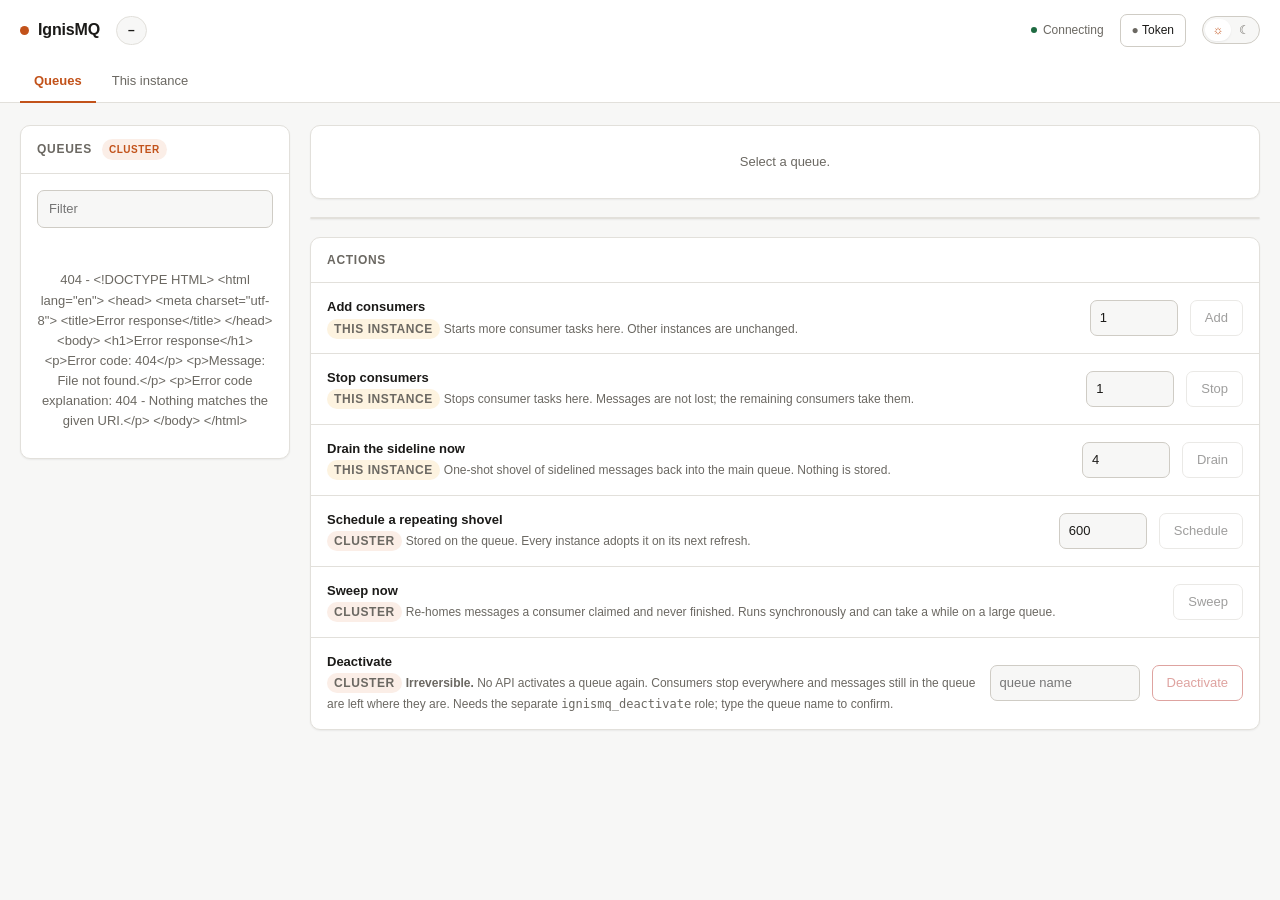
==== ignismq-dw-bundle/src/main/resources/ignisAssets/ignisIndex.html @ 47aa6475 "Add the queue console, code refactoring and fixes" ====
<!doctype html>
<html lang="en" data-theme="light">
<head>
  <meta charset="utf-8">
  <meta name="viewport" content="width=device-width, initial-scale=1">
  <title>ignisMQ Console</title>
  <link rel="stylesheet" href="style.css">
</head>
<body>
<header>
  <div class="bar">
    <div class="brand"><span class="spark"></span>IgnisMQ</div>
    <div class="scope-chip" id="scope" title="Everything here is scoped to this client and farm">
      <b>&ndash;</b></div>
    <div class="grow"></div>
    <div id="last-updated" class="meta live" aria-live="polite">Connecting</div>
    <button id="token-button" class="icon-button" type="button" aria-expanded="false"
            title="Credentials sent with every request">
      <span id="token-dot" class="dot-off">&#9679;</span> Token
    </button>
    <button id="theme" class="switch" type="button" role="switch" aria-checked="false"
            aria-label="Switch between light and dark">
      <span id="theme-light">&#9788;</span><span id="theme-dark">&#9790;</span>
    </button>
  </div>
  <div id="token-panel" class="hidden">
    <p><strong>How your role is decided.</strong> IgnisMQ ships no authentication of its own; the application
      it is embedded in populates the Jersey <code>SecurityContext</code>, and the console's actions are closed
      unless it grants <code>ignismq_operate</code> (or <code>ignismq_deactivate</code>).</p>
    <p>If your application authenticates with <strong>cookies</strong>, leave this empty &mdash; the browser
      already sends them. If it expects a <strong>bearer token</strong>, paste one here and every request will
      carry <code>Authorization: Bearer &lt;token&gt;</code>.</p>
    <p>Held in <code>sessionStorage</code>, so it is gone when this tab closes. It is readable by any script on
      this origin, so use a short-lived token and serve the console over HTTPS.</p>
    <div class="row">
      <input id="token-input" type="password" placeholder="Paste a bearer token" autocomplete="off"
             aria-label="Bearer token">
      <button id="token-save" class="go" type="button">Save</button>
      <button id="token-clear" class="go" type="button">Clear</button>
    </div>
  </div>
  <div class="tabs" role="tablist">
    <button id="tab-queues" role="tab" aria-selected="true" aria-controls="view-queues">Queues</button>
    <button id="tab-instance" role="tab" aria-selected="false" aria-controls="view-instance">This instance</button>
  </div>
</header>

<div id="toasts" role="status" aria-live="polite"></div>
<main>
  <section id="view-queues" role="tabpanel">
    <div class="split">
      <aside>
        <div class="card">
          <h2>Queues <span class="tag cluster">cluster</span></h2>
          <div class="body"><input id="queue-filter" class="filter" type="search" placeholder="Filter"
                                   aria-label="Filter queues" autocomplete="off"></div>
          <nav id="queues"><div class="empty">Loading...</div></nav>
        </div>
      </aside>
      <div>
        <div class="card" id="overview"><div class="empty">Select a queue.</div></div>
        <div class="card" id="shards"></div>
        <div class="card">
          <h2>Actions</h2>
          <div class="action">
            <div class="what"><b>Add consumers</b>
              <span class="tag instance">this instance</span>
              <span>Starts more consumer tasks here. Other instances are unchanged.</span></div>
            <input id="add-count" type="number" min="1" max="100" value="1" aria-label="Consumers to add">
            <button id="add-consumers" class="go" type="button" disabled>Add</button>
          </div>
          <div class="action">
            <div class="what"><b>Stop consumers</b>
              <span class="tag instance">this instance</span>
              <span>Stops consumer tasks here. Messages are not lost; the remaining consumers take them.</span></div>
            <input id="stop-count" type="number" min="1" max="100" value="1" aria-label="Consumers to stop">
            <button id="stop-consumers" class="go" type="button" disabled>Stop</button>
          </div>
          <div class="action">
            <div class="what"><b>Drain the sideline now</b>
              <span class="tag instance">this instance</span>
              <span>One-shot shovel of sidelined messages back into the main queue. Nothing is stored.</span></div>
            <input id="shovel-now" type="number" min="1" max="50" value="4" aria-label="Shovel concurrency">
            <button id="shovel" class="go" type="button" disabled>Drain</button>
          </div>
          <div class="action">
            <div class="what"><b>Schedule a repeating shovel</b>
              <span class="tag cluster">cluster</span>
              <span>Stored on the queue. Every instance adopts it on its next refresh.</span></div>
            <input id="shovel-interval" type="number" min="1" max="86400" value="600"
                   aria-label="Shovel interval in seconds">
            <button id="schedule-shovel" class="go" type="button" disabled>Schedule</button>
          </div>
          <div class="action">
            <div class="what"><b>Sweep now</b>
              <span class="tag cluster">cluster</span>
              <span>Re-homes messages a consumer claimed and never finished. Runs synchronously and can take
                a while on a large queue.</span></div>
            <button id="sweep" class="go" type="button" disabled>Sweep</button>
          </div>
          <div class="action">
            <div class="what"><b>Deactivate</b>
              <span class="tag cluster">cluster</span>
              <span><strong>Irreversible.</strong> No API activates a queue again. Consumers stop everywhere and
                messages still in the queue are left where they are. Needs the separate
                <code>ignismq_deactivate</code> role; type the queue name to confirm.</span></div>
            <input id="confirm-name" type="text" placeholder="queue name" aria-label="Type the queue name">
            <button id="deactivate" class="go danger" type="button" disabled>Deactivate</button>
          </div>
        </div>
      </div>
    </div>
  </section>

  <section id="view-instance" role="tabpanel" class="hidden">
    <div class="card">
      <h2>Process <span class="tag instance">this instance only</span></h2>
      <div class="body">
        <p class="note" id="instance-banner"></p>
        <div class="stats" id="instance-stats"></div>
      </div>
    </div>
    <div class="card">
      <h2>Queues running here <span class="tag instance">this instance only</span></h2>
      <div class="body flush" id="instance-queues"></div>
    </div>
    <div class="card">
      <h2>Meters <span class="tag instance">this instance only</span></h2>
      <div class="body">
        <div class="banner info"><strong>These are one process's numbers</strong>, read live from its meter
          registry. IgnisMQ has no broker and no register of instances, so there is no cluster total here and
          there cannot be one &mdash; scrape <code>ignismq.*</code> and <code>magazine.*</code> and aggregate
          in your metrics backend.</div>
        <input id="meter-filter" class="filter" type="search"
               placeholder="Filter by queue, meter name or tag (e.g. sidelined, pool, orders)"
               aria-label="Filter meters" autocomplete="off">
      </div>
      <div class="body" id="meters"></div>
    </div>
  </section>
</main>

<script>
  const base = window.location.pathname.replace(/\/ignisConsole\/?$/, '');
  const api = `${base}/ignismq/v1`;
  const el = id => document.getElementById(id);
  const esc = v => String(v).replace(/[&<>'"]/g, c => ({'&':'&amp;','<':'&lt;','>':'&gt;',"'":'&#39;','"':'&quot;'}[c]));
  const num = v => v === null || v === undefined ? '-' : Number(v).toLocaleString();
  let selected = null;
  let version = 0;
  let inventory = [];

  const THEME_KEY = 'ignismq-console-theme';
  function applyTheme(theme) {
    const dark = theme === 'dark';
    document.documentElement.dataset.theme = theme;
    el('theme').setAttribute('aria-checked', String(dark));
    el('theme-light').classList.toggle('on', !dark);
    el('theme-dark').classList.toggle('on', dark);
    try { localStorage.setItem(THEME_KEY, theme); } catch (ignored) { /* private mode */ }
  }
  (function initTheme() {
    let stored = null;
    try { stored = localStorage.getItem(THEME_KEY); } catch (ignored) { /* private mode */ }
    applyTheme(stored || (window.matchMedia('(prefers-color-scheme: dark)').matches ? 'dark' : 'light'));
  })();
  el('theme').addEventListener('click',
    () => applyTheme(document.documentElement.dataset.theme === 'dark' ? 'light' : 'dark'));

  el('tab-queues').addEventListener('click', () => showTab('queues'));
  el('tab-instance').addEventListener('click', () => showTab('instance'));
  function showTab(name) {
    ['queues', 'instance'].forEach(tab => {
      el('tab-' + tab).setAttribute('aria-selected', String(tab === name));
      el('view-' + tab).classList.toggle('hidden', tab !== name);
    });
    if (name === 'instance') {
      refreshInstance();
    }
  }

  const TOKEN_KEY = 'ignismq-console-token';
  function token() {
    try { return sessionStorage.getItem(TOKEN_KEY) || ''; } catch (ignored) { return ''; }
  }
  function setToken(value) {
    try {
      if (value) { sessionStorage.setItem(TOKEN_KEY, value); } else { sessionStorage.removeItem(TOKEN_KEY); }
    } catch (ignored) { /* private mode: the token simply is not remembered */ }
    const dot = el('token-dot');
    dot.className = value ? 'dot-on' : 'dot-off';
    el('token-button').title = value
      ? 'Sending Authorization: Bearer <token> with every request'
      : 'No token set - relying on cookies your browser already sends';
  }
  el('token-button').addEventListener('click', () => {
    const panel = el('token-panel');
    const opening = panel.classList.contains('hidden');
    panel.classList.toggle('hidden', !opening);
    el('token-button').setAttribute('aria-expanded', String(opening));
    if (opening) {
      el('token-input').value = token();
      el('token-input').focus();
    }
  });
  el('token-save').addEventListener('click', () => {
    setToken(el('token-input').value.trim());
    el('token-panel').classList.add('hidden');
    toast('ok', 'Token saved', 'Sent with every request from this tab.');
  });
  el('token-clear').addEventListener('click', () => {
    el('token-input').value = '';
    setToken('');
    toast('ok', 'Token cleared', 'Requests now rely on cookies alone.');
  });
  setToken(token());

  async function json(url, options) {
    const request = Object.assign({credentials: 'same-origin'}, options || {});
    const bearer = token();
    if (bearer) {
      request.headers = Object.assign({Authorization: `Bearer ${bearer}`}, request.headers || {});
    }
    const response = await fetch(url, request);
    const body = await response.text();
    if (!response.ok) {
      if (response.status === 401 || response.status === 403) {
        throw new Error(bearer
          ? `${response.status} - the token was accepted by the browser but does not carry the role this `
            + `action needs`
          : `${response.status} - no credentials were sent. If this application authenticates with a bearer `
            + `token, set one with the Token button.`);
      }
      let detail = body;
      try { detail = JSON.parse(body).message || body; } catch (ignored) { /* not json */ }
      throw new Error(`${response.status} - ${detail}`);
    }
    return body ? JSON.parse(body) : null;
  }

  /**
   * A pending toast stays until the action resolves, because sweep runs synchronously and can take
   * minutes - and a button with no feedback is a button that gets clicked again.
   */
  function toast(kind, title, detail, existing) {
    const node = existing || document.createElement('div');
    node.className = `toast ${kind}`;
    node.innerHTML = `<span class="mark">${kind === 'ok' ? '&#10003;' : kind === 'error' ? '!' : ''}</span>
      <span class="text"><b>${esc(title)}</b>${esc(detail)}</span>
      <button class="close" type="button" aria-label="Dismiss">&times;</button>`;
    node.querySelector('.close').addEventListener('click', () => node.remove());
    if (!existing) {
      el('toasts').appendChild(node);
    }
    if (kind !== 'pending') {
      setTimeout(() => node.remove(), kind === 'error' ? 12000 : 6000);
    }
    return node;
  }

  const duration = ms => ms < 60000 ? `${Math.round(ms / 1000)}s` : `${Math.round(ms / 60000)} min`;
  const stamp = () => el('last-updated').textContent = `Live \u00b7 ${new Date().toLocaleTimeString()}`;

  async function refreshInventory() {
    try {
      inventory = await json(`${api}/queues`);
      renderQueueList();
      stamp();
    } catch (error) {
      el('queues').innerHTML = `<div class="empty">${esc(error.message)}</div>`;
    }
  }

  function renderQueueList() {
    const nav = el('queues');
    if (!inventory.length) {
      nav.innerHTML = '<div class="empty">No queues exist.</div>';
      return;
    }
    nav.innerHTML = '';
    inventory.forEach(queue => {
      const button = document.createElement('button');
      button.dataset.name = queue.name;
      button.innerHTML = `<span class="state${queue.active ? '' : ' off'}"></span>`
        + `<span class="name">${esc(queue.name)}</span>`
        + `<span class="tag ${queue.active ? 'active' : 'inactive'}">${queue.active ? 'active' : 'inactive'}</span>`;
      button.addEventListener('click', () => select(queue.name));
      nav.appendChild(button);
    });
    select(inventory.some(queue => queue.name === selected) ? selected : inventory[0].name);
    applyQueueFilter();
  }

  function select(name) {
    selected = name;
    document.querySelectorAll('#queues button')
      .forEach(button => button.classList.toggle('active', button.dataset.name === name));
    el('confirm-name').value = '';
    loadQueue(++version);
  }

  async function loadQueue(current) {
    try {
      const detail = await json(`${api}/queues/${encodeURIComponent(selected)}`);
      if (current !== version) {
        return;
      }
      renderOverview(detail);
      renderShards(detail);
      setActionState(detail);
      stamp();
    } catch (error) {
      if (current === version) {
        el('overview').innerHTML = `<h2>${esc(selected)}</h2><div class="empty">${esc(error.message)}</div>`;
      }
    }
  }

  function renderOverview(detail) {
    const queue = detail.queue;
    const stats = detail.depth ? `<div class="stats">${[
      ['unconsumed', detail.depth.unconsumed],
      ['published', detail.depth.published],
      ['consumed', detail.depth.consumed],
      ['sidelined', detail.depth.sidelined],
      ['shovelled', detail.depth.shovelled],
      ['consumers here', detail.instance ? detail.instance.consumers : null]
    ].map(([label, value]) => `<div class="stat"><b class="num">${num(value)}</b><span>${label}</span></div>`)
      .join('')}</div>` : '';
    const pending = detail.depth ? '' : `<div class="banner warn">This instance has not adopted
      <strong>${esc(queue.name)}</strong> yet, so its depth cannot be read here. Queues are adopted by every
      instance on its refresh pass; if this persists, this instance has no handler registered for
      <code>${esc(queue.messageHandlerType)}</code>. The configuration below is cluster state and is correct
      regardless.</div>`;
    const config = [
      ['state', queue.active ? 'active' : 'deactivated'],
      ['shards', queue.shards],
      ['concurrency', queue.concurrency],
      ['handler', queue.messageHandlerType],
      ['handler timeout', duration(queue.handlerTimeoutMillis)],
      ['sweep window', duration(queue.sweepDurationMillis)],
      ['message expiry', duration(queue.messageExpirySeconds * 1000)],
      ['queue expiry', duration(queue.queueExpirySeconds * 1000)],
      ['batching', queue.maxBatchSize === null ? 'off'
        : `${num(queue.maxBatchSize)} msgs / ${num(queue.maxWaitTimeSeconds)}s`],
      ['stored shovel', queue.shovelConcurrency === null ? 'none'
        : `${num(queue.shovelConcurrency)} every ${num(queue.shovelIntervalSeconds)}s`],
      ['created', new Date(queue.createdAt).toLocaleString()]
    ].map(([label, value]) => `<div><span>${label}</span><strong>${esc(value)}</strong></div>`).join('');
    el('overview').innerHTML = `<h2>${esc(queue.name)}
        <span class="tag ${queue.active ? 'active' : 'inactive'}">${queue.active ? 'active' : 'inactive'}</span>
        <span class="tag cluster">cluster</span></h2>
      <div class="body">${pending}${stats}</div>
      <div class="kv">${config}</div>
      <div class="cta"><button class="link" type="button" id="to-meters">View this queue's meters on this
        instance &rarr;</button></div>`;
    el('to-meters').addEventListener('click', () => showMetersFor(queue.name));
  }

  function showMetersFor(name) {
    showTab('instance');
    el('meter-filter').value = name;
    renderMeters();
    el('meters').scrollIntoView({behavior: 'smooth', block: 'start'});
  }

  function renderShards(detail) {
    const card = el('shards');
    const heading = '<h2>Shard balance <span class="tag cluster">cluster</span></h2>';
    if (!detail.shards) {
      card.innerHTML = `${heading}<div class="empty">Readable once this instance has adopted the queue.</div>`;
      return;
    }
    if (!detail.shards.length) {
      card.innerHTML = `${heading}<div class="empty">No shard metadata yet, which is normal before the
        first publish.</div>`;
      return;
    }
    const pendings = detail.shards.map(shard => shard.pending);
    const total = pendings.reduce((sum, value) => sum + value, 0);
    const peak = Math.max(...pendings, 1);
    const even = total / detail.shards.length;
    // Publishing picks a shard at random, so the interesting question is not "which shard is busiest"
    // but "is any shard far from where random assignment would put it".
    const outlier = value => total > 0 && value > Math.max(even * 3, even + 50);
    const rows = detail.shards.map(shard => `<tr${outlier(shard.pending) ? ' class="outlier"' : ''}>
        <td>${esc(shard.shard)}</td><td class="num">${num(shard.published)}</td>
        <td class="num">${num(shard.consumed)}</td><td class="num">${num(shard.pending)}</td>
        <td class="spread"><span class="track"><i style="width:${Math.round(shard.pending * 100 / peak)}%"></i></span></td>
      </tr>`).join('');
    const drifting = pendings.filter(outlier).length;
    card.innerHTML = `${heading}<div class="body"><p class="note">
        Messages are assigned to a shard <strong>at random</strong> on publish, so an even spread is the
        expected shape and there is no such thing as a hot key here — there is no key. What this view is for
        is the opposite: a shard sitting far from the others is one whose consumers are not keeping up, and
        the number to compare against is ${num(Math.round(even))} pending per shard.
        ${drifting > 0
          ? `<strong>${num(drifting)} shard${drifting === 1 ? ' is' : 's are'} well above that.</strong>`
          : 'Nothing is far from it.'}</p></div>
      <table><thead><tr><th>Shard</th><th>Published</th><th>Consumed</th><th>Pending</th><th>Spread</th></tr></thead>
      <tbody>${rows}</tbody></table>`;
  }

  function setActionState(detail) {
    const adopted = Boolean(detail.instance);
    const active = detail.queue.active;
    el('add-consumers').disabled = !adopted;
    el('stop-consumers').disabled = !adopted;
    el('shovel').disabled = !adopted;
    el('schedule-shovel').disabled = !active;
    el('sweep').disabled = !active;
    el('deactivate').disabled = !active;
  }

  const ACTION_BUTTONS = ['add-consumers', 'stop-consumers', 'shovel', 'schedule-shovel', 'sweep', 'deactivate'];
  let running = false;

  /**
   * Every action button is locked while one is in flight, not just the one clicked. They act on the
   * same queue, and a sweep running for minutes must not be joined by a deactivate.
   */
  function lockActions(button, label) {
    running = true;
    ACTION_BUTTONS.forEach(id => {
      const node = el(id);
      node.dataset.wasDisabled = String(node.disabled);
      node.disabled = true;
    });
    button.dataset.label = button.textContent;
    button.textContent = label;
  }

  function unlockActions(button) {
    running = false;
    ACTION_BUTTONS.forEach(id => {
      const node = el(id);
      node.disabled = node.dataset.wasDisabled === 'true';
    });
    if (button.dataset.label) {
      button.textContent = button.dataset.label;
    }
  }

  async function act(buttonId, path, query, pending) {
    if (running) {
      return;
    }
    const button = el(buttonId);
    const queue = selected;
    lockActions(button, pending.working);
    const notice = toast('pending', pending.title, pending.detail);
    try {
      const outcome = await json(`${api}/queues/${encodeURIComponent(queue)}/${path}${query}`, {method: 'POST'});
      toast('ok', `${outcome.action} on ${queue}`, `${outcome.detail} (${outcome.scope})`, notice);
      await refreshInventory();
      await loadQueue(version);
    } catch (error) {
      toast('error', `${path} on ${queue} failed`, error.message, notice);
    } finally {
      unlockActions(button);
    }
  }

  const count = id => Math.max(1, Number(el(id).value) || 1);
  el('add-consumers').addEventListener('click', () => {
    const many = count('add-count');
    act('add-consumers', 'consumers', `?delta=${many}`, {working: 'Adding...',
      title: `Adding ${many} consumer${many === 1 ? '' : 's'}`, detail: `on this instance of ${selected}.`});
  });
  el('stop-consumers').addEventListener('click', () => {
    const many = count('stop-count');
    act('stop-consumers', 'consumers', `?delta=-${many}`, {working: 'Stopping...',
      title: `Stopping ${many} consumer${many === 1 ? '' : 's'}`, detail: `on this instance of ${selected}.`});
  });
  el('shovel').addEventListener('click', () => act('shovel', 'shovel', `?concurrency=${count('shovel-now')}`,
    {working: 'Draining...', title: `Draining the sideline of ${selected}`,
     detail: `Starting ${count('shovel-now')} shovel consumers here. They run until the sideline is empty.`}));
  el('schedule-shovel').addEventListener('click', () => act('schedule-shovel', 'shovel',
    `?concurrency=${count('shovel-now')}&intervalSeconds=${count('shovel-interval')}`,
    {working: 'Storing...', title: `Storing a repeating shovel on ${selected}`,
     detail: 'Every instance adopts it on its next refresh.'}));
  el('sweep').addEventListener('click', () => act('sweep', 'sweep', '',
    {working: 'Sweeping...', title: `Sweeping ${selected}`,
     detail: 'This runs synchronously on the server and can take a while on a large queue. Leave it to finish.'}));
  el('deactivate').addEventListener('click', () => {
    const typed = el('confirm-name').value.trim();
    if (typed !== selected) {
      toast('error', 'Confirmation does not match',
        `Type the queue name exactly - "${selected}" - to deactivate it.`);
      return;
    }
    if (window.confirm(`Deactivate ${selected}?\n\nThis cannot be undone by any API. Consumers stop on every `
        + `instance and anything still in the queue stays there.`)) {
      act('deactivate', 'deactivate', `?confirm=${encodeURIComponent(typed)}`,
        {working: 'Deactivating...', title: `Deactivating ${selected}`, detail: 'This cannot be undone.'});
    }
  });

  function applyQueueFilter() {
    const term = el('queue-filter').value.trim().toLowerCase();
    document.querySelectorAll('#queues button').forEach(button => {
      button.hidden = term.length > 0 && !button.dataset.name.toLowerCase().includes(term);
    });
  }
  el('queue-filter').addEventListener('input', applyQueueFilter);

  let meters = [];
  async function refreshInstance() {
    try {
      const [view, metrics] = await Promise.all([json(`${api}/instance`), json(`${api}/instance/metrics`)]);
      setScope(view.clientId, view.farmId);
      el('instance-banner').innerHTML = `Everything on this tab describes <strong>one process</strong>.
        A deployment runs many, and IgnisMQ has no register of them, so nothing here is a deployment
        total. The queue tab, by contrast, is cluster state and is the same read from any instance.`;
      el('instance-stats').innerHTML = [
        ['queues running here', view.queues.length],
        ['consumers here', view.queues.reduce((sum, queue) => sum + queue.consumers, 0)],
        ['shovels here', view.queues.reduce((sum, queue) => sum + queue.shovels, 0)],
        ['worker threads', view.workerThreads],
        ['meters', metrics.meterCount],
        ['metrics', metrics.metricsEnabled ? 'on' : 'off']
      ].map(([label, value]) => `<div class="stat"><b class="num">${typeof value === 'number' ? num(value)
        : esc(value)}</b><span>${label}</span></div>`).join('');
      el('instance-queues').innerHTML = view.queues.length
        ? `<table><thead><tr><th>Queue</th><th>Consumers</th><th>Shovels</th><th>Stored shovel</th></tr></thead>
           <tbody>${view.queues.map(queue => `<tr><td>${esc(queue.name)}</td>
             <td class="num">${num(queue.consumers)}</td><td class="num">${num(queue.shovels)}</td>
             <td class="num">${queue.shovelConcurrency === null ? '-'
               : `${num(queue.shovelConcurrency)} / ${num(queue.shovelIntervalSeconds)}s`}</td></tr>`).join('')}
           </tbody></table>`
        : '<div class="empty">This instance is running no queues.</div>';
      meters = metrics.meters;
      renderMeters();
      stamp();
    } catch (error) {
      el('instance-queues').innerHTML = `<div class="empty">${esc(error.message)}</div>`;
    }
  }

  // A gauge whose source has been collected reports NaN. Printing "NaN" in a console is worse than
  // saying nothing, because it reads as a value the queue actually has.
  const finite = value => typeof value === 'number' && isFinite(value);
  const round = value => finite(value) ? num(Math.round(value * 1000) / 1000) : '\u2014';
  const millis = seconds => finite(seconds) ? `${num(Math.round(seconds * 100000) / 100)} ms` : '\u2014';

  /**
   * Micrometer reports raw statistics; an operator wants the three numbers that mean something.
   * Timer totals are seconds, so they are shown as a mean and a max in milliseconds.
   */
  function readValue(meter) {
    const value = meter.measurements;
    const figure = (label, text) => `<span class="figure"><em>${label}</em>${text}</span>`;
    if (meter.type === 'TIMER' && value.COUNT > 0) {
      return figure('count', num(value.COUNT)) + figure('mean', millis(value.TOTAL_TIME / value.COUNT))
        + figure('max', millis(value.MAX));
    }
    if (meter.type === 'DISTRIBUTION_SUMMARY' && value.COUNT > 0) {
      return figure('count', num(value.COUNT)) + figure('mean', round(value.TOTAL / value.COUNT))
        + figure('max', round(value.MAX));
    }
    return Object.entries(value)
      .map(([statistic, amount]) => figure(statistic.toLowerCase(), round(amount))).join('');
  }

  /**
   * Meters are grouped by what they are about, because a flat list of forty rows answers no question.
   * A queue's own meters and the Magazine meters underneath it sit together; anything with neither
   * tag belongs to the process.
   */
  function groupMeters(list) {
    const groups = new Map();
    list.forEach(meter => {
      const subject = meter.tags.queue || meter.tags.magazine || null;
      const queue = subject === null ? null : subject.replace(/_SIDELINE$/, '');
      const key = queue === null ? '\u0000process' : queue;
      if (!groups.has(key)) {
        groups.set(key, {queue, meters: []});
      }
      groups.get(key).meters.push(meter);
    });
    return [...groups.values()].sort((left, right) =>
      (left.queue === null ? '' : left.queue).localeCompare(right.queue === null ? '' : right.queue));
  }

  function renderMeters() {
    const term = el('meter-filter').value.trim().toLowerCase();
    const matches = meter => term.length === 0
      || meter.name.toLowerCase().includes(term)
      || Object.entries(meter.tags).some(([key, value]) => `${key}=${value}`.toLowerCase().includes(term));
    const groups = groupMeters(meters.filter(matches));
    if (!groups.length) {
      el('meters').innerHTML = meters.length
        ? '<div class="empty">No meter matches that filter.</div>'
        : `<div class="empty">This process has recorded no meters yet. Nothing has been published or
           consumed here, or metrics are switched off.</div>`;
      return;
    }
    el('meters').innerHTML = groups.map((group, index) => {
      const title = group.queue === null
        ? 'Process &mdash; pools, schedulers and anything not tied to one queue'
        : `Queue <strong>${esc(group.queue)}</strong>`;
      const rows = group.meters.map(meter => {
        const subject = meter.tags.queue || meter.tags.magazine;
        const rest = Object.entries(meter.tags).filter(([key]) => key !== 'queue' && key !== 'magazine');
        const sideline = meter.tags.magazine && meter.tags.magazine.endsWith('_SIDELINE');
        return `<tr><td>${esc(meter.name)}${sideline ? ' <span class="chip">sideline</span>' : ''}</td>
          <td>${rest.map(([key, value]) => `<span class="chip">${esc(key)}=${esc(value)}</span>`).join('')
            || '<span class="meta">&mdash;</span>'}</td>
          <td>${readValue(meter)}</td></tr>`;
      }).join('');
      // Open the process group and any single matching group; collapse the rest, so a deployment with
      // forty queues does not render forty expanded tables.
      const open = groups.length <= 2 || group.queue === null ? ' open' : '';
      return `<details class="group"${open}><summary>${title}
          <span class="count">${group.meters.length} meter${group.meters.length === 1 ? '' : 's'}</span></summary>
        <table><thead><tr><th>Meter</th><th>Tags</th><th>Current</th></tr></thead>
        <tbody>${rows}</tbody></table></details>`;
    }).join('');
  }
  el('meter-filter').addEventListener('input', renderMeters);

  function setScope(clientId, farmId) {
    // Not a selector. One manager serves one clientId, and the queue set it reads is named after it,
    // so there is no second scope this process could show.
    el('scope').innerHTML = `<b>${esc(clientId)}</b> &middot; farm ${esc(farmId)}`;
  }

  refreshInventory();
  refreshInstance();
  setInterval(() => {
    refreshInventory();
    if (selected) {
      loadQueue(version);
    }
    if (!el('view-instance').classList.contains('hidden')) {
      refreshInstance();
    }
  }, 30000);
</script>
</body>
</html>
---- ignismq-dw-bundle/src/main/resources/ignisAssets/style.css ----
:root {
  --bg:#f7f7f6; --raised:#ffffff; --ink:#1b1a18; --muted:#6b6862; --line:#e2e0db; --line-strong:#cfccc5;
  --accent:#c2521a; --accent-soft:#fbeee7; --good:#1f6b42; --good-ink:#1f6b42; --good-soft:#e9f5ee;
  --warn-ink:#8a5a00; --warn-soft:#fdf3e0; --bad:#b3261e; --bad-soft:#fceceb; --shadow:0 1px 2px rgba(0,0,0,.06);
}
html[data-theme="dark"] {
  --bg:#16161a; --raised:#1e1e23; --ink:#eceae6; --muted:#9b968e; --line:#2c2c33; --line-strong:#3b3b44;
  --accent:#ff9448; --accent-soft:#2a1d14; --good:#6cc48c; --good-ink:#6cc48c; --good-soft:#16281d;
  --warn-ink:#e3b566; --warn-soft:#2a2216; --bad:#ff8d85; --bad-soft:#2d1917; --shadow:none;
}
* { box-sizing:border-box; }
html,body { margin:0; }
body {
  background:var(--bg); color:var(--ink); font:14px/1.55 -apple-system,BlinkMacSystemFont,"Segoe UI",Roboto,sans-serif;
  -webkit-font-smoothing:antialiased;
}
code,.num,table { font-family:ui-monospace,SFMono-Regular,Menlo,monospace; font-variant-numeric:tabular-nums; }
a { color:var(--accent); }

header { border-bottom:1px solid var(--line); background:var(--raised); }
.bar { width:min(1320px,calc(100% - 40px)); margin:auto; padding:14px 0; display:flex; align-items:center; gap:16px; }
.brand { font-size:16px; font-weight:600; letter-spacing:-.01em; display:flex; align-items:center; gap:9px; }
.spark { width:9px; height:9px; border-radius:50%; background:var(--accent); flex:none; }
.grow { flex:1; }
.meta { color:var(--muted); font-size:12px; }
.icon-button {
  border:1px solid var(--line-strong); background:transparent; color:var(--ink); border-radius:7px;
  padding:6px 11px; cursor:pointer; font:inherit; font-size:12px;
}
.icon-button:hover { border-color:var(--accent); color:var(--accent); }

.tabs { width:min(1320px,calc(100% - 40px)); margin:auto; display:flex; gap:2px; }
.tabs button {
  border:0; background:transparent; color:var(--muted); font:inherit; font-size:13px; padding:10px 14px;
  cursor:pointer; border-bottom:2px solid transparent; margin-bottom:-1px;
}
.tabs button:hover { color:var(--ink); }
.tabs button[aria-selected="true"] { color:var(--accent); border-bottom-color:var(--accent); font-weight:600; }

main { width:min(1320px,calc(100% - 40px)); margin:auto; padding:22px 0 72px; }
.split { display:grid; grid-template-columns:270px 1fr; gap:20px; align-items:start; }
.card { background:var(--raised); border:1px solid var(--line); border-radius:10px; box-shadow:var(--shadow); margin-bottom:18px; }
.card > h2 {
  margin:0; padding:13px 16px; font-size:12px; font-weight:600; letter-spacing:.06em; text-transform:uppercase;
  color:var(--muted); border-bottom:1px solid var(--line); display:flex; align-items:center; gap:10px;
}
.card > .body { padding:16px; }
.card > .body.flush { padding:0; }

.tag { font-size:10px; letter-spacing:.05em; text-transform:uppercase; padding:3px 7px; border-radius:99px; font-weight:600; }
.tag.cluster { background:var(--accent-soft); color:var(--accent); }
.tag.instance { background:var(--warn-soft); color:var(--warn-ink); }
.tag.active { background:var(--good-soft); color:var(--good-ink); }
.tag.inactive { background:var(--line); color:var(--muted); }

.filter {
  width:100%; border:1px solid var(--line-strong); background:var(--bg); color:var(--ink);
  border-radius:7px; padding:8px 11px; font:inherit; font-size:13px;
}
.filter:focus, input:focus, select:focus { outline:2px solid var(--accent); outline-offset:-1px; border-color:transparent; }
nav { max-height:62vh; overflow:auto; }
nav button {
  width:100%; text-align:left; border:0; border-left:3px solid transparent; background:transparent; color:var(--ink);
  font:inherit; padding:10px 14px; cursor:pointer; display:flex; align-items:center; gap:9px;
}
nav button:hover { background:var(--bg); }
nav button.active { background:var(--accent-soft); border-left-color:var(--accent); color:var(--accent); font-weight:600; }
nav button .name { flex:1; overflow:hidden; text-overflow:ellipsis; white-space:nowrap; }
nav .state { width:7px; height:7px; border-radius:50%; background:var(--good); flex:none; }
nav .state.off { background:var(--line-strong); }

.stats { display:grid; grid-template-columns:repeat(auto-fit,minmax(150px,1fr)); gap:14px; }
.stat { border:1px solid var(--line); border-radius:8px; padding:12px 14px; background:var(--bg); }
.stat b { display:block; font-size:22px; font-weight:600; letter-spacing:-.02em; }
.stat span { color:var(--muted); font-size:11px; text-transform:uppercase; letter-spacing:.05em; }

table { width:100%; border-collapse:collapse; font-size:13px; }
th,td { text-align:right; padding:9px 14px; border-bottom:1px solid var(--line); }
th:first-child,td:first-child { text-align:left; }
tbody tr:last-child td { border-bottom:0; }
th { color:var(--muted); font-size:11px; font-weight:600; text-transform:uppercase; letter-spacing:.05em; }
tbody tr:hover { background:var(--bg); }
td.spread { width:30%; }
.track { height:7px; border-radius:99px; background:var(--line); overflow:hidden; }
.track > i { display:block; height:100%; background:var(--accent); border-radius:99px; }
tr.outlier td { background:var(--warn-soft); }
tr.outlier .track > i { background:var(--warn-ink); }

.kv { display:grid; grid-template-columns:repeat(auto-fill,minmax(200px,1fr)); }
.kv > div { padding:12px 16px; border-right:1px solid var(--line); border-bottom:1px solid var(--line); }
.kv span { display:block; color:var(--muted); font-size:11px; text-transform:uppercase; letter-spacing:.05em; margin-bottom:3px; }
.kv strong { font-weight:600; font-size:13px; overflow-wrap:anywhere; }

.note { color:var(--muted); font-size:12.5px; margin:0 0 14px; }
.note:last-child { margin-bottom:0; }
.banner { border-radius:8px; padding:11px 14px; font-size:12.5px; margin-bottom:16px; border:1px solid transparent; }
.banner.warn { background:var(--warn-soft); color:var(--warn-ink); border-color:var(--warn-ink); }
.banner.info { background:var(--bg); color:var(--muted); border-color:var(--line); }

.action { display:flex; align-items:center; gap:12px; padding:14px 16px; border-bottom:1px solid var(--line); flex-wrap:wrap; }
.action:last-child { border-bottom:0; }
.action .what { flex:1; min-width:220px; }
.action .what b { display:block; font-size:13px; font-weight:600; }
.action .what span { color:var(--muted); font-size:12px; }
.action input[type=number], .action input[type=text] {
  width:88px; border:1px solid var(--line-strong); border-radius:7px; background:var(--bg); color:var(--ink);
  padding:7px 9px; font:inherit; font-size:13px;
}
.action input[type=text] { width:150px; }
button.go {
  border:1px solid var(--line-strong); background:var(--raised); color:var(--ink); border-radius:7px;
  padding:7px 14px; font:inherit; font-size:13px; cursor:pointer; white-space:nowrap;
}
button.go:hover:not(:disabled) { border-color:var(--accent); color:var(--accent); }
button.go.danger { border-color:var(--bad); color:var(--bad); }
button.go.danger:hover:not(:disabled) { background:var(--bad-soft); }
button.go:disabled { opacity:.42; cursor:not-allowed; }

.result { margin:0; padding:12px 16px; font-size:12.5px; border-top:1px solid var(--line); color:var(--muted); overflow-wrap:anywhere; }
.result.ok { color:var(--good-ink); background:var(--good-soft); }
.result.error { color:var(--bad); background:var(--bad-soft); }
.empty { color:var(--muted); font-size:13px; padding:26px 16px; text-align:center; }
.hidden { display:none !important; }
@media (max-width:900px) { .split { grid-template-columns:1fr; } nav { max-height:220px; } }

/* theme switch */
.switch { display:inline-flex; align-items:center; gap:0; border:1px solid var(--line-strong); border-radius:99px;
  padding:2px; background:var(--bg); cursor:pointer; }
.switch span { display:grid; place-items:center; width:26px; height:22px; border-radius:99px; font-size:12px;
  color:var(--muted); line-height:1; }
.switch span.on { background:var(--raised); color:var(--accent); box-shadow:var(--shadow); }
.scope-chip { display:inline-flex; align-items:center; gap:7px; border:1px solid var(--line); border-radius:99px;
  padding:4px 11px; font-size:12px; color:var(--muted); background:var(--bg); }
.scope-chip b { color:var(--ink); font-weight:600; }
.live { display:inline-flex; align-items:center; gap:6px; }
.live::before { content:""; width:6px; height:6px; border-radius:50%; background:var(--good);
  animation:pulse 2.4s ease-in-out infinite; }
@keyframes pulse { 0%,100% { opacity:1; } 50% { opacity:.25; } }

/* meter groups */
.group { border:1px solid var(--line); border-radius:9px; margin-bottom:12px; overflow:hidden; }
.group > summary { padding:11px 15px; cursor:pointer; display:flex; align-items:center; gap:10px; font-size:13px;
  font-weight:600; background:var(--bg); list-style:none; }
.group > summary::-webkit-details-marker { display:none; }
.group > summary::before { content:"›"; transition:transform .15s; color:var(--muted); font-size:15px; }
.group[open] > summary::before { transform:rotate(90deg); }
.group > summary .count { margin-left:auto; font-weight:400; color:var(--muted); font-size:11.5px; }
.group table { border-top:1px solid var(--line); }
.chip { display:inline-block; background:var(--bg); border:1px solid var(--line); border-radius:5px;
  padding:1px 6px; font-size:11px; color:var(--muted); margin-right:4px; font-family:ui-monospace,Menlo,monospace; }
.figure { white-space:nowrap; }
.figure em { font-style:normal; color:var(--muted); font-size:11px; margin-right:3px; }
.figure + .figure { margin-left:12px; }
.link { border:0; background:none; color:var(--accent); font:inherit; font-size:12.5px; cursor:pointer;
  padding:0; text-decoration:underline; text-underline-offset:3px; }
.cta { display:flex; justify-content:flex-end; padding:0 16px 14px; }

/* toasts */
#toasts { position:fixed; top:16px; right:16px; z-index:50; display:flex; flex-direction:column; gap:9px;
  width:min(380px,calc(100vw - 32px)); }
.toast { background:var(--raised); border:1px solid var(--line-strong); border-left-width:3px; border-radius:9px;
  padding:11px 13px; box-shadow:0 6px 20px rgba(0,0,0,.14); font-size:13px; display:flex; gap:10px;
  align-items:flex-start; animation:slide .16s ease-out; }
@keyframes slide { from { opacity:0; transform:translateX(12px); } to { opacity:1; transform:none; } }
.toast.pending { border-left-color:var(--accent); }
.toast.ok { border-left-color:var(--good); }
.toast.error { border-left-color:var(--bad); }
.toast .mark { flex:none; width:15px; text-align:center; line-height:1.4; }
.toast.pending .mark { border:2px solid var(--line); border-top-color:var(--accent); border-radius:50%;
  width:13px; height:13px; margin-top:2px; animation:spin .7s linear infinite; }
@keyframes spin { to { transform:rotate(360deg); } }
.toast.ok .mark { color:var(--good); }
.toast.error .mark { color:var(--bad); }
.toast .text { flex:1; overflow-wrap:anywhere; }
.toast .text b { display:block; margin-bottom:2px; }
.toast .close { border:0; background:none; color:var(--muted); cursor:pointer; font-size:15px; line-height:1;
  padding:0 2px; }

/* token */
#token-panel { position:absolute; right:0; top:46px; width:min(430px,calc(100vw - 32px)); background:var(--raised);
  border:1px solid var(--line-strong); border-radius:10px; box-shadow:0 10px 30px rgba(0,0,0,.16); padding:15px;
  z-index:40; }
#token-panel p { margin:0 0 10px; font-size:12.5px; color:var(--muted); }
#token-panel .row { display:flex; gap:8px; }
#token-panel input { flex:1; border:1px solid var(--line-strong); border-radius:7px; background:var(--bg);
  color:var(--ink); padding:8px 10px; font:inherit; font-size:13px; }
.bar { position:relative; }
.dot-on { color:var(--good); }
.dot-off { color:var(--muted); }
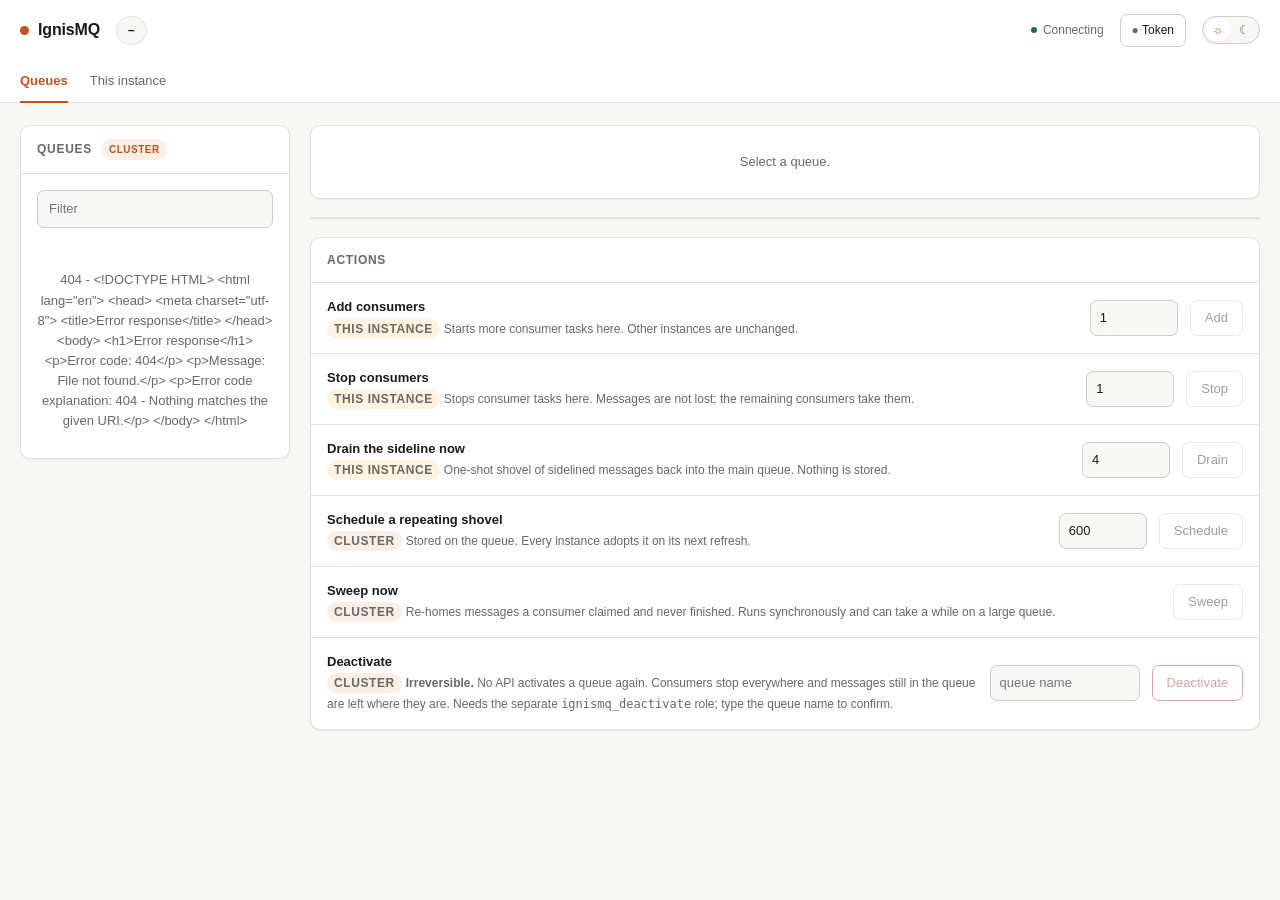
==== commit bf9bf9ad: "Fix console rendering, timer units and meter descriptions" ====
--- a/ignismq-dw-bundle/src/main/resources/ignisAssets/ignisIndex.html
+++ b/ignismq-dw-bundle/src/main/resources/ignisAssets/ignisIndex.html
@@ -1,641 +1,1189 @@
 <!doctype html>
 <html lang="en" data-theme="light">
 <head>
-  <meta charset="utf-8">
-  <meta name="viewport" content="width=device-width, initial-scale=1">
-  <title>ignisMQ Console</title>
-  <link rel="stylesheet" href="style.css">
+    <meta charset="utf-8">
+    <meta name="viewport" content="width=device-width, initial-scale=1">
+    <title>ignisMQ Console</title>
+    <style>
+    :root {
+      --bg:#f7f7f6; --raised:#ffffff; --ink:#1b1a18; --muted:#6b6862; --line:#e2e0db; --line-strong:#cfccc5;
+      --accent:#c2521a; --accent-soft:#fbeee7; --good:#1f6b42; --good-ink:#1f6b42; --good-soft:#e9f5ee;
+      --warn-ink:#8a5a00; --warn-soft:#fdf3e0; --bad:#b3261e; --bad-soft:#fceceb; --shadow:0 1px 2px rgba(0,0,0,.06);
+    }
+    html[data-theme="dark"] {
+      --bg:#16161a; --raised:#1e1e23; --ink:#eceae6; --muted:#9b968e; --line:#2c2c33; --line-strong:#3b3b44;
+      --accent:#ff9448; --accent-soft:#2a1d14; --good:#6cc48c; --good-ink:#6cc48c; --good-soft:#16281d;
+      --warn-ink:#e3b566; --warn-soft:#2a2216; --bad:#ff8d85; --bad-soft:#2d1917; --shadow:none;
+    }
+    * { box-sizing:border-box; }
+    html,body { margin:0; }
+    body {
+      background:var(--bg); color:var(--ink); font:14px/1.55 -apple-system,BlinkMacSystemFont,"Segoe UI",Roboto,sans-serif;
+      -webkit-font-smoothing:antialiased;
+    }
+    code,.num,table { font-family:ui-monospace,SFMono-Regular,Menlo,monospace; font-variant-numeric:tabular-nums; }
+    a { color:var(--accent); }
+
+    header { border-bottom:1px solid var(--line); background:var(--raised); }
+    .bar { width:min(1320px,calc(100% - 40px)); margin:auto; padding:14px 0; display:flex; align-items:center;
+      gap:16px; position:relative; }
+    .brand { font-size:16px; font-weight:600; letter-spacing:-.01em; display:flex; align-items:center; gap:9px; }
+    .spark { width:9px; height:9px; border-radius:50%; background:var(--accent); flex:none; }
+    .grow { flex:1; }
+    .meta { color:var(--muted); font-size:12px; }
+    .icon-button {
+      border:1px solid var(--line-strong); background:transparent; color:var(--ink); border-radius:7px;
+      padding:6px 11px; cursor:pointer; font:inherit; font-size:12px;
+    }
+    .icon-button:hover { border-color:var(--accent); color:var(--accent); }
+
+    /* The row shares the 1320px column with the brand and the cards, but the tabs used to carry
+       14px of side padding, so "Queues" began 14px inside the column while "IgnisMQ" and every
+       card edge sat on it - the header read as indented against the page. The padding is now
+       vertical only and the space between tabs comes from the gap, which puts the first label and
+       its underline back on the same line as everything else. */
+    .tabs { width:min(1320px,calc(100% - 40px)); margin:auto; display:flex; gap:22px; }
+    .tabs button {
+      border:0; background:transparent; color:var(--muted); font:inherit; font-size:13px; padding:10px 0;
+      cursor:pointer; border-bottom:2px solid transparent; margin-bottom:-1px;
+    }
+    .tabs button:hover { color:var(--ink); }
+    .tabs button[aria-selected="true"] { color:var(--accent); border-bottom-color:var(--accent); font-weight:600; }
+
+    main { width:min(1320px,calc(100% - 40px)); margin:auto; padding:22px 0 72px; }
+    .split { display:grid; grid-template-columns:270px 1fr; gap:20px; align-items:start; }
+    .card { background:var(--raised); border:1px solid var(--line); border-radius:10px; box-shadow:var(--shadow); margin-bottom:18px; }
+    .card > h2 {
+      margin:0; padding:13px 16px; font-size:12px; font-weight:600; letter-spacing:.06em; text-transform:uppercase;
+      color:var(--muted); border-bottom:1px solid var(--line); display:flex; align-items:center; gap:10px;
+    }
+    .card > .body { padding:16px; }
+    .card > .body.flush { padding:0; }
+
+    .tag { font-size:10px; letter-spacing:.05em; text-transform:uppercase; padding:3px 7px; border-radius:99px; font-weight:600; }
+    .tag.cluster { background:var(--accent-soft); color:var(--accent); }
+    .tag.instance { background:var(--warn-soft); color:var(--warn-ink); }
+    .tag.active { background:var(--good-soft); color:var(--good-ink); }
+    .tag.inactive { background:var(--line); color:var(--muted); }
+
+    .filter {
+      width:100%; border:1px solid var(--line-strong); background:var(--bg); color:var(--ink);
+      border-radius:7px; padding:8px 11px; font:inherit; font-size:13px;
+    }
+    .filter:focus, input:focus, select:focus { outline:2px solid var(--accent); outline-offset:-1px; border-color:transparent; }
+    nav { max-height:62vh; overflow:auto; }
+    nav button {
+      width:100%; text-align:left; border:0; border-left:3px solid transparent; background:transparent; color:var(--ink);
+      font:inherit; padding:10px 14px; cursor:pointer; display:flex; align-items:center; gap:9px;
+    }
+    nav button:hover { background:var(--bg); }
+    nav button.active { background:var(--accent-soft); border-left-color:var(--accent); color:var(--accent); font-weight:600; }
+    nav button .name { flex:1; overflow:hidden; text-overflow:ellipsis; white-space:nowrap; }
+    nav .state { width:7px; height:7px; border-radius:50%; background:var(--good); flex:none; }
+    nav .state.off { background:var(--line-strong); }
+
+    .stats { display:grid; grid-template-columns:repeat(auto-fit,minmax(150px,1fr)); gap:14px; }
+    .stat { border:1px solid var(--line); border-radius:8px; padding:12px 14px; background:var(--bg); }
+    .stat b { display:block; font-size:22px; font-weight:600; letter-spacing:-.02em; }
+    .stat span { color:var(--muted); font-size:11px; text-transform:uppercase; letter-spacing:.05em; }
+
+    table { width:100%; border-collapse:collapse; font-size:13px; }
+    th,td { text-align:right; padding:9px 14px; border-bottom:1px solid var(--line); }
+    th:first-child,td:first-child { text-align:left; }
+    tbody tr:last-child td { border-bottom:0; }
+    th { color:var(--muted); font-size:11px; font-weight:600; text-transform:uppercase; letter-spacing:.05em; }
+    tbody tr:hover { background:var(--bg); }
+    td.spread { width:30%; }
+    .track { height:7px; border-radius:99px; background:var(--line); overflow:hidden; }
+    .track > i { display:block; height:100%; background:var(--accent); border-radius:99px; }
+    tr.outlier td { background:var(--warn-soft); }
+    tr.outlier .track > i { background:var(--warn-ink); }
+
+    .kv { display:grid; grid-template-columns:repeat(auto-fill,minmax(200px,1fr)); }
+    .kv > div { padding:12px 16px; border-right:1px solid var(--line); border-bottom:1px solid var(--line); }
+    .kv span { display:block; color:var(--muted); font-size:11px; text-transform:uppercase; letter-spacing:.05em; margin-bottom:3px; }
+    .kv strong { font-weight:600; font-size:13px; overflow-wrap:anywhere; }
+
+    .note { color:var(--muted); font-size:12.5px; margin:0 0 14px; }
+    .note:last-child { margin-bottom:0; }
+    .banner { border-radius:8px; padding:11px 14px; font-size:12.5px; margin-bottom:16px; border:1px solid transparent; }
+    .banner.warn { background:var(--warn-soft); color:var(--warn-ink); border-color:var(--warn-ink); }
+    .banner.info { background:var(--bg); color:var(--muted); border-color:var(--line); }
+
+    .action { display:flex; align-items:center; gap:12px; padding:14px 16px; border-bottom:1px solid var(--line); flex-wrap:wrap; }
+    .action:last-child { border-bottom:0; }
+    .action .what { flex:1; min-width:220px; }
+    .action .what b { display:block; font-size:13px; font-weight:600; }
+    .action .what span { color:var(--muted); font-size:12px; }
+    .action input[type=number], .action input[type=text] {
+      width:88px; border:1px solid var(--line-strong); border-radius:7px; background:var(--bg); color:var(--ink);
+      padding:7px 9px; font:inherit; font-size:13px;
+    }
+    .action input[type=text] { width:150px; }
+    button.go {
+      border:1px solid var(--line-strong); background:var(--raised); color:var(--ink); border-radius:7px;
+      padding:7px 14px; font:inherit; font-size:13px; cursor:pointer; white-space:nowrap;
+    }
+    button.go:hover:not(:disabled) { border-color:var(--accent); color:var(--accent); }
+    button.go.danger { border-color:var(--bad); color:var(--bad); }
+    button.go.danger:hover:not(:disabled) { background:var(--bad-soft); }
+    button.go:disabled { opacity:.42; cursor:not-allowed; }
+
+    .result { margin:0; padding:12px 16px; font-size:12.5px; border-top:1px solid var(--line); color:var(--muted); overflow-wrap:anywhere; }
+    .result.ok { color:var(--good-ink); background:var(--good-soft); }
+    .result.error { color:var(--bad); background:var(--bad-soft); }
+    .empty { color:var(--muted); font-size:13px; padding:26px 16px; text-align:center; }
+    .hidden { display:none !important; }
+    /* The UA stylesheet's [hidden] rule is display:none, but any author rule that sets display
+       outranks it - and 'nav button' sets display:flex. So element.hidden = true left the queue
+       list entirely unfiltered, silently, because the property was set and simply had no effect.
+       Declared here once rather than per selector, so it cannot be reintroduced by the next rule
+       that happens to set display. */
+    [hidden] { display:none !important; }
+    @media (max-width:900px) { .split { grid-template-columns:1fr; } nav { max-height:220px; } }
+
+    /* theme switch */
+    .switch { display:inline-flex; align-items:center; gap:0; border:1px solid var(--line-strong); border-radius:99px;
+      padding:2px; background:var(--bg); cursor:pointer; }
+    .switch span { display:grid; place-items:center; width:26px; height:22px; border-radius:99px; font-size:12px;
+      color:var(--muted); line-height:1; }
+    .switch span.on { background:var(--raised); color:var(--accent); box-shadow:var(--shadow); }
+    .scope-chip { display:inline-flex; align-items:center; gap:7px; border:1px solid var(--line); border-radius:99px;
+      padding:4px 11px; font-size:12px; color:var(--muted); background:var(--bg); }
+    .scope-chip b { color:var(--ink); font-weight:600; }
+    .live { display:inline-flex; align-items:center; gap:6px; }
+    .live::before { content:""; width:6px; height:6px; border-radius:50%; background:var(--good);
+      animation:pulse 2.4s ease-in-out infinite; }
+    @keyframes pulse { 0%,100% { opacity:1; } 50% { opacity:.25; } }
+
+    /* meter groups */
+    .group { border:1px solid var(--line); border-radius:9px; margin-bottom:12px; overflow:hidden; }
+    .group > summary { padding:11px 15px; cursor:pointer; display:flex; align-items:center; gap:10px; font-size:13px;
+      font-weight:600; background:var(--bg); list-style:none; }
+    .group > summary::-webkit-details-marker { display:none; }
+    .group > summary::before { content:"›"; transition:transform .15s; color:var(--muted); font-size:15px; }
+    .group[open] > summary::before { transform:rotate(90deg); }
+    .group > summary .count { margin-left:auto; font-weight:400; color:var(--muted); font-size:11.5px; }
+    .group table { border-top:1px solid var(--line); }
+    .group .section { padding:10px 15px 5px; font-size:10.5px; font-weight:600; text-transform:uppercase;
+      letter-spacing:.05em; color:var(--muted); background:var(--bg); border-top:1px solid var(--line); }
+    /* Numbers are compared down a column, so the digits have to occupy the same width on every row. */
+    /* .num already carries the monospace face and tabular figures; this only stops a value wrapping. */
+    td.num { white-space:nowrap; }
+    /* Namespaced deliberately. A bare .bar is the page header's centring container (see 'header'
+       above) and a bare .info is the banner modifier .banner.info - naming either of them again
+       here silently restyled both, collapsing the header and squashing the banner into a circle. */
+    .meter-bar { display:block; height:6px; min-width:54px; border-radius:99px; background:var(--line);
+      overflow:hidden; }
+    .meter-bar > i { display:block; height:100%; background:var(--accent); border-radius:99px; }
+    .hint { display:inline-flex; align-items:center; justify-content:center; width:14px; height:14px;
+      border-radius:50%; border:1px solid var(--line-strong); color:var(--muted); font-size:9.5px;
+      font-style:normal; font-weight:700; cursor:pointer; vertical-align:middle; user-select:none; }
+    .hint:hover, .hint:focus { border-color:var(--accent); color:var(--accent); outline:none; }
+    /* The description used to ride on the marker's title attribute, which meant waiting out the
+       browser's ~1s hover delay (not configurable) and, until it arrived, staring at the
+       arrow-and-question-mark pointer that the help cursor draws. This is the replacement, and it
+       lives at the end of <body> rather than next to its marker because .group sets
+       overflow:hidden for its rounded corners and would clip anything drawn inside the card.
+       position:fixed off the marker's viewport rect, so the enclosing overflow is irrelevant. */
+    #tip { position:fixed; z-index:60; max-width:320px; background:var(--raised); color:var(--ink);
+      border:1px solid var(--line-strong); border-radius:8px; padding:8px 11px; font-size:12.5px;
+      line-height:1.5; box-shadow:0 6px 20px rgba(0,0,0,.16); pointer-events:none; }
+    .legend { font-size:12px; color:var(--muted); line-height:1.7; margin-bottom:10px; }
+    /* One rule per line. Run together as a single paragraph, the four rules about timers, counters,
+       gauges and bars read as one wall and nobody finished it. */
+    .legend p { margin:0 0 5px; }
+    .legend p:last-child { margin-bottom:0; }
+    .legend strong { color:var(--ink); font-weight:600; }
+    .legend em { font-style:normal; color:var(--ink); }
+    .chip { display:inline-block; background:var(--bg); border:1px solid var(--line); border-radius:5px;
+      padding:1px 6px; font-size:11px; color:var(--muted); margin-right:4px; font-family:ui-monospace,Menlo,monospace; }
+    .figure { white-space:nowrap; }
+    .figure em { font-style:normal; color:var(--muted); font-size:11px; margin-right:3px; }
+    .figure + .figure { margin-left:12px; }
+    .link { border:0; background:none; color:var(--accent); font:inherit; font-size:12.5px; cursor:pointer;
+      padding:0; text-decoration:underline; text-underline-offset:3px; }
+    .cta { display:flex; justify-content:flex-end; padding:0 16px 14px; }
+
+    /* toasts */
+    #toasts { position:fixed; top:16px; right:16px; z-index:50; display:flex; flex-direction:column; gap:9px;
+      width:min(380px,calc(100vw - 32px)); }
+    .toast { background:var(--raised); border:1px solid var(--line-strong); border-left-width:3px; border-radius:9px;
+      padding:11px 13px; box-shadow:0 6px 20px rgba(0,0,0,.14); font-size:13px; display:flex; gap:10px;
+      align-items:flex-start; animation:slide .16s ease-out; }
+    @keyframes slide { from { opacity:0; transform:translateX(12px); } to { opacity:1; transform:none; } }
+    .toast.pending { border-left-color:var(--accent); }
+    .toast.ok { border-left-color:var(--good); }
+    .toast.error { border-left-color:var(--bad); }
+    .toast .mark { flex:none; width:15px; text-align:center; line-height:1.4; }
+    .toast.pending .mark { border:2px solid var(--line); border-top-color:var(--accent); border-radius:50%;
+      width:13px; height:13px; margin-top:2px; animation:spin .7s linear infinite; }
+    @keyframes spin { to { transform:rotate(360deg); } }
+    .toast.ok .mark { color:var(--good); }
+    .toast.error .mark { color:var(--bad); }
+    .toast .text { flex:1; overflow-wrap:anywhere; }
+    .toast .text b { display:block; margin-bottom:2px; }
+    .toast .close { border:0; background:none; color:var(--muted); cursor:pointer; font-size:15px; line-height:1;
+      padding:0 2px; }
+
+    /* token */
+    #token-panel { position:absolute; right:0; top:46px; width:min(430px,calc(100vw - 32px)); background:var(--raised);
+      border:1px solid var(--line-strong); border-radius:10px; box-shadow:0 10px 30px rgba(0,0,0,.16); padding:15px;
+      z-index:40; }
+    #token-panel p { margin:0 0 10px; font-size:12.5px; color:var(--muted); }
+    #token-panel .row { display:flex; gap:8px; }
+    #token-panel input { flex:1; border:1px solid var(--line-strong); border-radius:7px; background:var(--bg);
+      color:var(--ink); padding:8px 10px; font:inherit; font-size:13px; }
+    .dot-on { color:var(--good); }
+    .dot-off { color:var(--muted); }
+    </style>
 </head>
 <body>
 <header>
-  <div class="bar">
-    <div class="brand"><span class="spark"></span>IgnisMQ</div>
-    <div class="scope-chip" id="scope" title="Everything here is scoped to this client and farm">
-      <b>&ndash;</b></div>
-    <div class="grow"></div>
-    <div id="last-updated" class="meta live" aria-live="polite">Connecting</div>
-    <button id="token-button" class="icon-button" type="button" aria-expanded="false"
-            title="Credentials sent with every request">
-      <span id="token-dot" class="dot-off">&#9679;</span> Token
-    </button>
-    <button id="theme" class="switch" type="button" role="switch" aria-checked="false"
-            aria-label="Switch between light and dark">
-      <span id="theme-light">&#9788;</span><span id="theme-dark">&#9790;</span>
-    </button>
-  </div>
-  <div id="token-panel" class="hidden">
-    <p><strong>How your role is decided.</strong> IgnisMQ ships no authentication of its own; the application
-      it is embedded in populates the Jersey <code>SecurityContext</code>, and the console's actions are closed
-      unless it grants <code>ignismq_operate</code> (or <code>ignismq_deactivate</code>).</p>
-    <p>If your application authenticates with <strong>cookies</strong>, leave this empty &mdash; the browser
-      already sends them. If it expects a <strong>bearer token</strong>, paste one here and every request will
-      carry <code>Authorization: Bearer &lt;token&gt;</code>.</p>
-    <p>Held in <code>sessionStorage</code>, so it is gone when this tab closes. It is readable by any script on
-      this origin, so use a short-lived token and serve the console over HTTPS.</p>
-    <div class="row">
-      <input id="token-input" type="password" placeholder="Paste a bearer token" autocomplete="off"
-             aria-label="Bearer token">
-      <button id="token-save" class="go" type="button">Save</button>
-      <button id="token-clear" class="go" type="button">Clear</button>
+    <div class="bar">
+        <div class="brand"><span class="spark"></span>IgnisMQ</div>
+        <div class="scope-chip" id="scope" title="Everything here is scoped to this client and farm">
+            <b>&ndash;</b></div>
+        <div class="grow"></div>
+        <div id="last-updated" class="meta live" aria-live="polite">Connecting</div>
+        <button id="token-button" class="icon-button" type="button" aria-expanded="false"
+                title="Credentials sent with every request">
+            <span id="token-dot" class="dot-off">&#9679;</span> Token
+        </button>
+        <button id="theme" class="switch" type="button" role="switch" aria-checked="false"
+                aria-label="Switch between light and dark">
+            <span id="theme-light">&#9788;</span><span id="theme-dark">&#9790;</span>
+        </button>
+        <!-- Inside .bar, not beside it: .bar carries the position:relative this panel anchors to.
+             As a sibling of .bar nothing above it was positioned, so right:0 resolved against the
+             viewport and the panel hung 60px past the content column, off the page's grid. -->
+        <div id="token-panel" class="hidden">
+            <p><strong>How your role is decided.</strong> IgnisMQ ships no authentication of its own; the application
+                it is embedded in populates the Jersey <code>SecurityContext</code>, and the console's actions are
+                closed unless it grants <code>ignismq_operate</code> (or <code>ignismq_deactivate</code>).</p>
+            <p>If your application authenticates with <strong>cookies</strong>, leave this empty &mdash; the browser
+                already sends them. If it expects a <strong>token</strong>, paste the full value the
+                <code>Authorization</code> header should carry &mdash; including whatever prefix your application
+                expects, such as <code>Bearer &lt;token&gt;</code> or <code>O-Bearer &lt;token&gt;</code> &mdash; and
+                every request will carry it verbatim. A value the application does not recognise leaves you
+                unauthenticated, which shows up as every action staying disabled.</p>
+            <p>Held in <code>sessionStorage</code>, so it is gone when this tab closes. It is readable by any script
+                on this origin, so use a short-lived token and serve the console over HTTPS.</p>
+            <div class="row">
+                <input id="token-input" type="password" placeholder="Authorization header value, e.g. O-Bearer <token>"
+                       autocomplete="off" aria-label="Authorization header value">
+                <button id="token-save" class="go" type="button">Save</button>
+                <button id="token-clear" class="go" type="button">Clear</button>
+            </div>
+        </div>
     </div>
-  </div>
-  <div class="tabs" role="tablist">
-    <button id="tab-queues" role="tab" aria-selected="true" aria-controls="view-queues">Queues</button>
-    <button id="tab-instance" role="tab" aria-selected="false" aria-controls="view-instance">This instance</button>
-  </div>
+    <div class="tabs" role="tablist">
+        <button id="tab-queues" role="tab" aria-selected="true" aria-controls="view-queues">Queues</button>
+        <button id="tab-instance" role="tab" aria-selected="false" aria-controls="view-instance">This instance</button>
+    </div>
 </header>
 
-<div id="toasts" role="status" aria-live="polite"></div>
+<output id="toasts" aria-live="polite"></output>
 <main>
-  <section id="view-queues" role="tabpanel">
-    <div class="split">
-      <aside>
-        <div class="card">
-          <h2>Queues <span class="tag cluster">cluster</span></h2>
-          <div class="body"><input id="queue-filter" class="filter" type="search" placeholder="Filter"
-                                   aria-label="Filter queues" autocomplete="off"></div>
-          <nav id="queues"><div class="empty">Loading...</div></nav>
-        </div>
-      </aside>
-      <div>
-        <div class="card" id="overview"><div class="empty">Select a queue.</div></div>
-        <div class="card" id="shards"></div>
-        <div class="card">
-          <h2>Actions</h2>
-          <div class="action">
-            <div class="what"><b>Add consumers</b>
-              <span class="tag instance">this instance</span>
-              <span>Starts more consumer tasks here. Other instances are unchanged.</span></div>
-            <input id="add-count" type="number" min="1" max="100" value="1" aria-label="Consumers to add">
-            <button id="add-consumers" class="go" type="button" disabled>Add</button>
-          </div>
-          <div class="action">
-            <div class="what"><b>Stop consumers</b>
-              <span class="tag instance">this instance</span>
-              <span>Stops consumer tasks here. Messages are not lost; the remaining consumers take them.</span></div>
-            <input id="stop-count" type="number" min="1" max="100" value="1" aria-label="Consumers to stop">
-            <button id="stop-consumers" class="go" type="button" disabled>Stop</button>
-          </div>
-          <div class="action">
-            <div class="what"><b>Drain the sideline now</b>
-              <span class="tag instance">this instance</span>
-              <span>One-shot shovel of sidelined messages back into the main queue. Nothing is stored.</span></div>
-            <input id="shovel-now" type="number" min="1" max="50" value="4" aria-label="Shovel concurrency">
-            <button id="shovel" class="go" type="button" disabled>Drain</button>
-          </div>
-          <div class="action">
-            <div class="what"><b>Schedule a repeating shovel</b>
-              <span class="tag cluster">cluster</span>
-              <span>Stored on the queue. Every instance adopts it on its next refresh.</span></div>
-            <input id="shovel-interval" type="number" min="1" max="86400" value="600"
-                   aria-label="Shovel interval in seconds">
-            <button id="schedule-shovel" class="go" type="button" disabled>Schedule</button>
-          </div>
-          <div class="action">
-            <div class="what"><b>Sweep now</b>
-              <span class="tag cluster">cluster</span>
-              <span>Re-homes messages a consumer claimed and never finished. Runs synchronously and can take
+    <section id="view-queues" role="tabpanel">
+        <div class="split">
+            <aside>
+                <div class="card">
+                    <h2>Queues <span class="tag cluster">cluster</span></h2>
+                    <div class="body"><input id="queue-filter" class="filter" type="search" placeholder="Filter"
+                                             aria-label="Filter queues" autocomplete="off"></div>
+                    <nav id="queues">
+                        <div class="empty">Loading...</div>
+                    </nav>
+                </div>
+            </aside>
+            <div>
+                <div class="card" id="overview">
+                    <div class="empty">Select a queue.</div>
+                </div>
+                <div class="card" id="shards"></div>
+                <div class="card">
+                    <h2>Actions</h2>
+                    <div class="action">
+                        <div class="what"><b>Add consumers</b>
+                            <span class="tag instance">this instance</span>
+                            <span>Starts more consumer tasks here. Other instances are unchanged.</span></div>
+                        <input id="add-count" type="number" min="1" max="100" value="1" aria-label="Consumers to add">
+                        <button id="add-consumers" class="go" type="button" disabled>Add</button>
+                    </div>
+                    <div class="action">
+                        <div class="what"><b>Stop consumers</b>
+                            <span class="tag instance">this instance</span>
+                            <span>Stops consumer tasks here. Messages are not lost; the remaining consumers take them.</span>
+                        </div>
+                        <input id="stop-count" type="number" min="1" max="100" value="1" aria-label="Consumers to stop">
+                        <button id="stop-consumers" class="go" type="button" disabled>Stop</button>
+                    </div>
+                    <div class="action">
+                        <div class="what"><b>Drain the sideline now</b>
+                            <span class="tag instance">this instance</span>
+                            <span>One-shot shovel of sidelined messages back into the main queue. Nothing is stored.</span>
+                        </div>
+                        <input id="shovel-now" type="number" min="1" max="50" value="4" aria-label="Shovel concurrency">
+                        <button id="shovel" class="go" type="button" disabled>Drain</button>
+                    </div>
+                    <div class="action">
+                        <div class="what"><b>Schedule a repeating shovel</b>
+                            <span class="tag cluster">cluster</span>
+                            <span>Stored on the queue. Every instance adopts it on its next refresh.</span></div>
+                        <input id="shovel-interval" type="number" min="1" max="86400" value="600"
+                               aria-label="Shovel interval in seconds">
+                        <button id="schedule-shovel" class="go" type="button" disabled>Schedule</button>
+                    </div>
+                    <div class="action">
+                        <div class="what"><b>Sweep now</b>
+                            <span class="tag cluster">cluster</span>
+                            <span>Re-homes messages a consumer claimed and never finished. Runs synchronously and can take
                 a while on a large queue.</span></div>
-            <button id="sweep" class="go" type="button" disabled>Sweep</button>
-          </div>
-          <div class="action">
-            <div class="what"><b>Deactivate</b>
-              <span class="tag cluster">cluster</span>
-              <span><strong>Irreversible.</strong> No API activates a queue again. Consumers stop everywhere and
+                        <button id="sweep" class="go" type="button" disabled>Sweep</button>
+                    </div>
+                    <div class="action">
+                        <div class="what"><b>Deactivate</b>
+                            <span class="tag cluster">cluster</span>
+                            <span><strong>Irreversible.</strong> No API activates a queue again. Consumers stop everywhere and
                 messages still in the queue are left where they are. Needs the separate
                 <code>ignismq_deactivate</code> role; type the queue name to confirm.</span></div>
-            <input id="confirm-name" type="text" placeholder="queue name" aria-label="Type the queue name">
-            <button id="deactivate" class="go danger" type="button" disabled>Deactivate</button>
-          </div>
+                        <input id="confirm-name" type="text" placeholder="queue name" aria-label="Type the queue name">
+                        <button id="deactivate" class="go danger" type="button" disabled>Deactivate</button>
+                    </div>
+                </div>
+            </div>
         </div>
-      </div>
-    </div>
-  </section>
-
-  <section id="view-instance" role="tabpanel" class="hidden">
-    <div class="card">
-      <h2>Process <span class="tag instance">this instance only</span></h2>
-      <div class="body">
-        <p class="note" id="instance-banner"></p>
-        <div class="stats" id="instance-stats"></div>
-      </div>
-    </div>
-    <div class="card">
-      <h2>Queues running here <span class="tag instance">this instance only</span></h2>
-      <div class="body flush" id="instance-queues"></div>
-    </div>
-    <div class="card">
-      <h2>Meters <span class="tag instance">this instance only</span></h2>
-      <div class="body">
-        <div class="banner info"><strong>These are one process's numbers</strong>, read live from its meter
-          registry. IgnisMQ has no broker and no register of instances, so there is no cluster total here and
-          there cannot be one &mdash; scrape <code>ignismq.*</code> and <code>magazine.*</code> and aggregate
-          in your metrics backend.</div>
-        <input id="meter-filter" class="filter" type="search"
-               placeholder="Filter by queue, meter name or tag (e.g. sidelined, pool, orders)"
-               aria-label="Filter meters" autocomplete="off">
-      </div>
-      <div class="body" id="meters"></div>
-    </div>
-  </section>
+    </section>
+
+    <section id="view-instance" role="tabpanel" class="hidden">
+        <div class="card">
+            <h2>Process <span class="tag instance">this instance only</span></h2>
+            <div class="body">
+                <p class="note" id="instance-banner"></p>
+                <div class="stats" id="instance-stats"></div>
+            </div>
+        </div>
+        <div class="card">
+            <h2>Queues running here <span class="tag instance">this instance only</span></h2>
+            <div class="body flush" id="instance-queues"></div>
+        </div>
+        <div class="card">
+            <h2>Meters <span class="tag instance">this instance only</span></h2>
+            <div class="body">
+                <div class="banner info"><strong>These are one process's numbers</strong>, read live from its meter
+                    registry. IgnisMQ has no broker and no register of instances, so there is no cluster total here and
+                    there cannot be one &mdash; scrape <code>ignismq.*</code> and <code>magazine.*</code> and aggregate
+                    in your metrics backend.
+                </div>
+                <div class="legend">
+                    <p>Hover the <span class="hint" tabindex="0" role="note"
+                        data-hint="Every meter carries one of these, explaining what it measures.">i</span>
+                        beside any meter for what it measures.</p>
+                    <p><strong>Timers</strong> are in <strong>milliseconds</strong>. Their
+                        <em>mean</em> covers the whole life of this process and never decays, while their
+                        <em>max</em> is a rolling two-minute window &mdash; so after a spike settles the max can
+                        sit below the mean, which is the two windows disagreeing rather than a fault.</p>
+                    <p><strong>Counters</strong> are totals since this process started, never rates.</p>
+                    <p><strong>Gauges</strong> are the value right now.</p>
+                    <p><strong>Bars</strong> are scaled against the largest row in their own table, so they
+                        compare within a table and not across them.</p>
+                </div>
+                <input id="meter-filter" class="filter" type="search"
+                       placeholder="Filter by queue, meter name or tag (e.g. sidelined, pool, orders)"
+                       aria-label="Filter meters" autocomplete="off">
+            </div>
+            <div class="body" id="meters"></div>
+        </div>
+    </section>
 </main>
 
+<div id="tip" class="hidden" role="tooltip"></div>
 <script>
-  const base = window.location.pathname.replace(/\/ignisConsole\/?$/, '');
-  const api = `${base}/ignismq/v1`;
-  const el = id => document.getElementById(id);
-  const esc = v => String(v).replace(/[&<>'"]/g, c => ({'&':'&amp;','<':'&lt;','>':'&gt;',"'":'&#39;','"':'&quot;'}[c]));
-  const num = v => v === null || v === undefined ? '-' : Number(v).toLocaleString();
-  let selected = null;
-  let version = 0;
-  let inventory = [];
-
-  const THEME_KEY = 'ignismq-console-theme';
-  function applyTheme(theme) {
-    const dark = theme === 'dark';
-    document.documentElement.dataset.theme = theme;
-    el('theme').setAttribute('aria-checked', String(dark));
-    el('theme-light').classList.toggle('on', !dark);
-    el('theme-dark').classList.toggle('on', dark);
-    try { localStorage.setItem(THEME_KEY, theme); } catch (ignored) { /* private mode */ }
-  }
-  (function initTheme() {
-    let stored = null;
-    try { stored = localStorage.getItem(THEME_KEY); } catch (ignored) { /* private mode */ }
-    applyTheme(stored || (window.matchMedia('(prefers-color-scheme: dark)').matches ? 'dark' : 'light'));
-  })();
-  el('theme').addEventListener('click',
-    () => applyTheme(document.documentElement.dataset.theme === 'dark' ? 'light' : 'dark'));
-
-  el('tab-queues').addEventListener('click', () => showTab('queues'));
-  el('tab-instance').addEventListener('click', () => showTab('instance'));
-  function showTab(name) {
-    ['queues', 'instance'].forEach(tab => {
-      el('tab-' + tab).setAttribute('aria-selected', String(tab === name));
-      el('view-' + tab).classList.toggle('hidden', tab !== name);
+    const base = window.location.pathname.replace(/\/ignisConsole\/?$/, '');
+    const api = `${base}/ignismq/v1`;
+    const el = id => document.getElementById(id);
+    const esc = v => String(v).replace(/[&<>'"]/g, c => ({'&':'&amp;','<':'&lt;','>':'&gt;',"'":'&#39;','"':'&quot;'}[c]));
+    const num = v => v === null || v === undefined ? '-' : Number(v).toLocaleString();
+
+    /** How many shards sit well above an even split, phrased so the count reads as a sentence. */
+    function driftNote(drifting) {
+      if (drifting <= 0) {
+        return 'Nothing is far from it.';
+      }
+      const verb = drifting === 1 ? ' is' : 's are';
+      return `<strong>${num(drifting)} shard${verb} well above that.</strong>`;
+    }
+
+    /** Stored shovel settings read as "concurrency / interval", or "-" when none is configured. */
+    function shovelCell(queue) {
+      if (queue.shovelConcurrency === null) {
+        return '-';
+      }
+      return `${num(queue.shovelConcurrency)} / ${num(queue.shovelIntervalSeconds)}s`;
+    }
+    let selected = null;
+    let version = 0;
+    let inventory = [];
+
+    const THEME_KEY = 'ignismq-console-theme';
+    function applyTheme(theme) {
+      const dark = theme === 'dark';
+      document.documentElement.dataset.theme = theme;
+      el('theme').setAttribute('aria-checked', String(dark));
+      el('theme-light').classList.toggle('on', !dark);
+      el('theme-dark').classList.toggle('on', dark);
+      try { localStorage.setItem(THEME_KEY, theme); } catch (error_) { /* private mode */ }
+    }
+    (function initTheme() {
+      let stored = null;
+      try { stored = localStorage.getItem(THEME_KEY); } catch (error_) { /* private mode */ }
+      applyTheme(stored || (window.matchMedia('(prefers-color-scheme: dark)').matches ? 'dark' : 'light'));
+    })();
+    el('theme').addEventListener('click',
+      () => applyTheme(document.documentElement.dataset.theme === 'dark' ? 'light' : 'dark'));
+
+    el('tab-queues').addEventListener('click', () => showTab('queues'));
+    el('tab-instance').addEventListener('click', () => showTab('instance'));
+    function showTab(name) {
+      ['queues', 'instance'].forEach(tab => {
+        el('tab-' + tab).setAttribute('aria-selected', String(tab === name));
+        el('view-' + tab).classList.toggle('hidden', tab !== name);
+      });
+      if (name === 'instance') {
+        refreshInstance();
+      }
+    }
+
+    const AUTHORIZATION_KEY = 'ignismq-console-authorization';
+    function authorization() {
+      try { return sessionStorage.getItem(AUTHORIZATION_KEY) || ''; } catch (error_) { return ''; }
+    }
+    function setAuthorization(value) {
+      try {
+        if (value) { sessionStorage.setItem(AUTHORIZATION_KEY, value); } else { sessionStorage.removeItem(AUTHORIZATION_KEY); }
+      } catch (error_) { /* private mode: the value simply is not remembered */ }
+      const dot = el('token-dot');
+      dot.className = value ? 'dot-on' : 'dot-off';
+      el('token-button').title = value
+        ? 'Sending this Authorization header with every request'
+        : 'No token set - relying on cookies your browser already sends';
+    }
+    el('token-button').addEventListener('click', () => {
+      const panel = el('token-panel');
+      const opening = panel.classList.contains('hidden');
+      panel.classList.toggle('hidden', !opening);
+      el('token-button').setAttribute('aria-expanded', String(opening));
+      if (opening) {
+        el('token-input').value = authorization();
+        el('token-input').focus();
+      }
     });
-    if (name === 'instance') {
-      refreshInstance();
-    }
-  }
-
-  const TOKEN_KEY = 'ignismq-console-token';
-  function token() {
-    try { return sessionStorage.getItem(TOKEN_KEY) || ''; } catch (ignored) { return ''; }
-  }
-  function setToken(value) {
-    try {
-      if (value) { sessionStorage.setItem(TOKEN_KEY, value); } else { sessionStorage.removeItem(TOKEN_KEY); }
-    } catch (ignored) { /* private mode: the token simply is not remembered */ }
-    const dot = el('token-dot');
-    dot.className = value ? 'dot-on' : 'dot-off';
-    el('token-button').title = value
-      ? 'Sending Authorization: Bearer <token> with every request'
-      : 'No token set - relying on cookies your browser already sends';
-  }
-  el('token-button').addEventListener('click', () => {
-    const panel = el('token-panel');
-    const opening = panel.classList.contains('hidden');
-    panel.classList.toggle('hidden', !opening);
-    el('token-button').setAttribute('aria-expanded', String(opening));
-    if (opening) {
-      el('token-input').value = token();
-      el('token-input').focus();
-    }
-  });
-  el('token-save').addEventListener('click', () => {
-    setToken(el('token-input').value.trim());
-    el('token-panel').classList.add('hidden');
-    toast('ok', 'Token saved', 'Sent with every request from this tab.');
-  });
-  el('token-clear').addEventListener('click', () => {
-    el('token-input').value = '';
-    setToken('');
-    toast('ok', 'Token cleared', 'Requests now rely on cookies alone.');
-  });
-  setToken(token());
-
-  async function json(url, options) {
-    const request = Object.assign({credentials: 'same-origin'}, options || {});
-    const bearer = token();
-    if (bearer) {
-      request.headers = Object.assign({Authorization: `Bearer ${bearer}`}, request.headers || {});
-    }
-    const response = await fetch(url, request);
-    const body = await response.text();
-    if (!response.ok) {
-      if (response.status === 401 || response.status === 403) {
-        throw new Error(bearer
-          ? `${response.status} - the token was accepted by the browser but does not carry the role this `
-            + `action needs`
-          : `${response.status} - no credentials were sent. If this application authenticates with a bearer `
-            + `token, set one with the Token button.`);
-      }
-      let detail = body;
-      try { detail = JSON.parse(body).message || body; } catch (ignored) { /* not json */ }
-      throw new Error(`${response.status} - ${detail}`);
-    }
-    return body ? JSON.parse(body) : null;
-  }
-
-  /**
-   * A pending toast stays until the action resolves, because sweep runs synchronously and can take
-   * minutes - and a button with no feedback is a button that gets clicked again.
-   */
-  function toast(kind, title, detail, existing) {
-    const node = existing || document.createElement('div');
-    node.className = `toast ${kind}`;
-    node.innerHTML = `<span class="mark">${kind === 'ok' ? '&#10003;' : kind === 'error' ? '!' : ''}</span>
-      <span class="text"><b>${esc(title)}</b>${esc(detail)}</span>
-      <button class="close" type="button" aria-label="Dismiss">&times;</button>`;
-    node.querySelector('.close').addEventListener('click', () => node.remove());
-    if (!existing) {
-      el('toasts').appendChild(node);
-    }
-    if (kind !== 'pending') {
-      setTimeout(() => node.remove(), kind === 'error' ? 12000 : 6000);
-    }
-    return node;
-  }
-
-  const duration = ms => ms < 60000 ? `${Math.round(ms / 1000)}s` : `${Math.round(ms / 60000)} min`;
-  const stamp = () => el('last-updated').textContent = `Live \u00b7 ${new Date().toLocaleTimeString()}`;
-
-  async function refreshInventory() {
-    try {
-      inventory = await json(`${api}/queues`);
-      renderQueueList();
-      stamp();
-    } catch (error) {
-      el('queues').innerHTML = `<div class="empty">${esc(error.message)}</div>`;
-    }
-  }
-
-  function renderQueueList() {
-    const nav = el('queues');
-    if (!inventory.length) {
-      nav.innerHTML = '<div class="empty">No queues exist.</div>';
-      return;
-    }
-    nav.innerHTML = '';
-    inventory.forEach(queue => {
-      const button = document.createElement('button');
-      button.dataset.name = queue.name;
-      button.innerHTML = `<span class="state${queue.active ? '' : ' off'}"></span>`
-        + `<span class="name">${esc(queue.name)}</span>`
-        + `<span class="tag ${queue.active ? 'active' : 'inactive'}">${queue.active ? 'active' : 'inactive'}</span>`;
-      button.addEventListener('click', () => select(queue.name));
-      nav.appendChild(button);
+    el('token-save').addEventListener('click', () => {
+      const value = el('token-input').value.trim();
+      setAuthorization(value);
+      el('token-panel').classList.add('hidden');
+      toast('ok', 'Token saved', value
+        ? 'Sent as the Authorization header, verbatim.'
+        : 'Requests now rely on cookies alone.');
+      refreshPermissions();
     });
-    select(inventory.some(queue => queue.name === selected) ? selected : inventory[0].name);
-    applyQueueFilter();
-  }
-
-  function select(name) {
-    selected = name;
-    document.querySelectorAll('#queues button')
-      .forEach(button => button.classList.toggle('active', button.dataset.name === name));
-    el('confirm-name').value = '';
-    loadQueue(++version);
-  }
-
-  async function loadQueue(current) {
-    try {
-      const detail = await json(`${api}/queues/${encodeURIComponent(selected)}`);
-      if (current !== version) {
+    el('token-clear').addEventListener('click', () => {
+      el('token-input').value = '';
+      setAuthorization('');
+      toast('ok', 'Token cleared', 'Requests now rely on cookies alone.');
+      refreshPermissions();
+    });
+    setAuthorization(authorization());
+
+    async function json(url, options) {
+      // Spreading undefined is a no-op, so an absent options object needs no guard.
+      const request = {credentials: 'same-origin', ...options};
+      const credentials = authorization();
+      if (credentials) {
+        request.headers = {Authorization: credentials, ...request.headers};
+      }
+      const response = await fetch(url, request);
+      const body = await response.text();
+      if (!response.ok) {
+        if (response.status === 401 || response.status === 403) {
+          throw new Error(credentials
+            ? `${response.status} - credentials were sent but did not carry the role this action needs. `
+              + `If the application expects a different Authorization format, change it with the Token button.`
+            : `${response.status} - no credentials were sent. If this application authenticates with a `
+              + `token, set one with the Token button.`);
+        }
+        let detail = body;
+        try { detail = JSON.parse(body).message || body; } catch (error_) { /* not json */ }
+        throw new Error(`${response.status} - ${detail}`);
+      }
+      return body ? JSON.parse(body) : null;
+    }
+
+    /**
+     * A pending toast stays until the action resolves, because sweep runs synchronously and can take
+     * minutes - and a button with no feedback is a button that gets clicked again.
+     */
+    function toast(kind, title, detail, existing) {
+      const node = existing || document.createElement('div');
+      node.className = `toast ${kind}`;
+      let mark = '';
+      if (kind === 'ok') {
+        mark = '&#10003;';
+      } else if (kind === 'error') {
+        mark = '!';
+      }
+      node.innerHTML = `<span class="mark">${mark}</span>
+        <span class="text"><b>${esc(title)}</b>${esc(detail)}</span>
+        <button class="close" type="button" aria-label="Dismiss">&times;</button>`;
+      node.querySelector('.close').addEventListener('click', () => node.remove());
+      if (!existing) {
+        el('toasts').appendChild(node);
+      }
+      if (kind !== 'pending') {
+        setTimeout(() => node.remove(), kind === 'error' ? 12000 : 6000);
+      }
+      return node;
+    }
+
+    const duration = ms => ms < 60000 ? `${Math.round(ms / 1000)}s` : `${Math.round(ms / 60000)} min`;
+    const stamp = () => el('last-updated').textContent = `Live \u00b7 ${new Date().toLocaleTimeString()}`;
+
+    async function refreshInventory() {
+      try {
+        inventory = await json(`${api}/queues`);
+        renderQueueList();
+        stamp();
+      } catch (error) {
+        el('queues').innerHTML = `<div class="empty">${esc(error.message)}</div>`;
+      }
+    }
+
+    function renderQueueList() {
+      const nav = el('queues');
+      if (!inventory.length) {
+        nav.innerHTML = '<div class="empty">No queues exist.</div>';
         return;
       }
-      renderOverview(detail);
-      renderShards(detail);
-      setActionState(detail);
-      stamp();
-    } catch (error) {
-      if (current === version) {
-        el('overview').innerHTML = `<h2>${esc(selected)}</h2><div class="empty">${esc(error.message)}</div>`;
-      }
-    }
-  }
-
-  function renderOverview(detail) {
-    const queue = detail.queue;
-    const stats = detail.depth ? `<div class="stats">${[
-      ['unconsumed', detail.depth.unconsumed],
-      ['published', detail.depth.published],
-      ['consumed', detail.depth.consumed],
-      ['sidelined', detail.depth.sidelined],
-      ['shovelled', detail.depth.shovelled],
-      ['consumers here', detail.instance ? detail.instance.consumers : null]
-    ].map(([label, value]) => `<div class="stat"><b class="num">${num(value)}</b><span>${label}</span></div>`)
-      .join('')}</div>` : '';
-    const pending = detail.depth ? '' : `<div class="banner warn">This instance has not adopted
-      <strong>${esc(queue.name)}</strong> yet, so its depth cannot be read here. Queues are adopted by every
-      instance on its refresh pass; if this persists, this instance has no handler registered for
-      <code>${esc(queue.messageHandlerType)}</code>. The configuration below is cluster state and is correct
-      regardless.</div>`;
-    const config = [
-      ['state', queue.active ? 'active' : 'deactivated'],
-      ['shards', queue.shards],
-      ['concurrency', queue.concurrency],
-      ['handler', queue.messageHandlerType],
-      ['handler timeout', duration(queue.handlerTimeoutMillis)],
-      ['sweep window', duration(queue.sweepDurationMillis)],
-      ['message expiry', duration(queue.messageExpirySeconds * 1000)],
-      ['queue expiry', duration(queue.queueExpirySeconds * 1000)],
-      ['batching', queue.maxBatchSize === null ? 'off'
-        : `${num(queue.maxBatchSize)} msgs / ${num(queue.maxWaitTimeSeconds)}s`],
-      ['stored shovel', queue.shovelConcurrency === null ? 'none'
-        : `${num(queue.shovelConcurrency)} every ${num(queue.shovelIntervalSeconds)}s`],
-      ['created', new Date(queue.createdAt).toLocaleString()]
-    ].map(([label, value]) => `<div><span>${label}</span><strong>${esc(value)}</strong></div>`).join('');
-    el('overview').innerHTML = `<h2>${esc(queue.name)}
-        <span class="tag ${queue.active ? 'active' : 'inactive'}">${queue.active ? 'active' : 'inactive'}</span>
-        <span class="tag cluster">cluster</span></h2>
-      <div class="body">${pending}${stats}</div>
-      <div class="kv">${config}</div>
-      <div class="cta"><button class="link" type="button" id="to-meters">View this queue's meters on this
-        instance &rarr;</button></div>`;
-    el('to-meters').addEventListener('click', () => showMetersFor(queue.name));
-  }
-
-  function showMetersFor(name) {
-    showTab('instance');
-    el('meter-filter').value = name;
-    renderMeters();
-    el('meters').scrollIntoView({behavior: 'smooth', block: 'start'});
-  }
-
-  function renderShards(detail) {
-    const card = el('shards');
-    const heading = '<h2>Shard balance <span class="tag cluster">cluster</span></h2>';
-    if (!detail.shards) {
-      card.innerHTML = `${heading}<div class="empty">Readable once this instance has adopted the queue.</div>`;
-      return;
-    }
-    if (!detail.shards.length) {
-      card.innerHTML = `${heading}<div class="empty">No shard metadata yet, which is normal before the
-        first publish.</div>`;
-      return;
-    }
-    const pendings = detail.shards.map(shard => shard.pending);
-    const total = pendings.reduce((sum, value) => sum + value, 0);
-    const peak = Math.max(...pendings, 1);
-    const even = total / detail.shards.length;
-    // Publishing picks a shard at random, so the interesting question is not "which shard is busiest"
-    // but "is any shard far from where random assignment would put it".
-    const outlier = value => total > 0 && value > Math.max(even * 3, even + 50);
-    const rows = detail.shards.map(shard => `<tr${outlier(shard.pending) ? ' class="outlier"' : ''}>
-        <td>${esc(shard.shard)}</td><td class="num">${num(shard.published)}</td>
-        <td class="num">${num(shard.consumed)}</td><td class="num">${num(shard.pending)}</td>
-        <td class="spread"><span class="track"><i style="width:${Math.round(shard.pending * 100 / peak)}%"></i></span></td>
-      </tr>`).join('');
-    const drifting = pendings.filter(outlier).length;
-    card.innerHTML = `${heading}<div class="body"><p class="note">
-        Messages are assigned to a shard <strong>at random</strong> on publish, so an even spread is the
-        expected shape and there is no such thing as a hot key here — there is no key. What this view is for
-        is the opposite: a shard sitting far from the others is one whose consumers are not keeping up, and
-        the number to compare against is ${num(Math.round(even))} pending per shard.
-        ${drifting > 0
-          ? `<strong>${num(drifting)} shard${drifting === 1 ? ' is' : 's are'} well above that.</strong>`
-          : 'Nothing is far from it.'}</p></div>
-      <table><thead><tr><th>Shard</th><th>Published</th><th>Consumed</th><th>Pending</th><th>Spread</th></tr></thead>
-      <tbody>${rows}</tbody></table>`;
-  }
-
-  function setActionState(detail) {
-    const adopted = Boolean(detail.instance);
-    const active = detail.queue.active;
-    el('add-consumers').disabled = !adopted;
-    el('stop-consumers').disabled = !adopted;
-    el('shovel').disabled = !adopted;
-    el('schedule-shovel').disabled = !active;
-    el('sweep').disabled = !active;
-    el('deactivate').disabled = !active;
-  }
-
-  const ACTION_BUTTONS = ['add-consumers', 'stop-consumers', 'shovel', 'schedule-shovel', 'sweep', 'deactivate'];
-  let running = false;
-
-  /**
-   * Every action button is locked while one is in flight, not just the one clicked. They act on the
-   * same queue, and a sweep running for minutes must not be joined by a deactivate.
-   */
-  function lockActions(button, label) {
-    running = true;
-    ACTION_BUTTONS.forEach(id => {
-      const node = el(id);
-      node.dataset.wasDisabled = String(node.disabled);
-      node.disabled = true;
+      nav.innerHTML = '';
+      inventory.forEach(queue => {
+        const button = document.createElement('button');
+        button.dataset.name = queue.name;
+        // The name is ellipsised to keep the rail narrow, so the full one has to be recoverable.
+        // A title attribute is the only form of it that survives both truncation and a narrow window.
+        button.title = queue.name;
+        button.innerHTML = `<span class="state${queue.active ? '' : ' off'}"></span>`
+          + `<span class="name">${esc(queue.name)}</span>`
+          + `<span class="tag ${queue.active ? 'active' : 'inactive'}">${queue.active ? 'active' : 'inactive'}</span>`;
+        button.addEventListener('click', () => select(queue.name));
+        nav.appendChild(button);
+      });
+      // Appended before the filter runs, so a term matching nothing has something to say rather
+      // than leaving an empty panel. The meters tab already does this.
+      const empty = document.createElement('div');
+      empty.id = 'queues-empty';
+      empty.className = 'empty';
+      empty.textContent = 'No queue matches that filter.';
+      empty.hidden = true;
+      nav.appendChild(empty);
+      select(inventory.some(queue => queue.name === selected) ? selected : inventory[0].name);
+      applyQueueFilter();
+    }
+
+    function select(name) {
+      selected = name;
+      document.querySelectorAll('#queues button')
+        .forEach(button => button.classList.toggle('active', button.dataset.name === name));
+      el('confirm-name').value = '';
+      loadQueue(++version);
+    }
+
+    async function loadQueue(current) {
+      try {
+        const detail = await json(`${api}/queues/${encodeURIComponent(selected)}`);
+        if (current !== version) {
+          return;
+        }
+        renderOverview(detail);
+        renderShards(detail);
+        setActionState(detail);
+        stamp();
+      } catch (error) {
+        if (current === version) {
+          el('overview').innerHTML = `<h2>${esc(selected)}</h2><div class="empty">${esc(error.message)}</div>`;
+        }
+      }
+    }
+
+    function renderOverview(detail) {
+      const queue = detail.queue;
+      const stats = detail.depth ? `<div class="stats">${[
+        ['unconsumed', detail.depth.unconsumed],
+        ['published', detail.depth.published],
+        ['consumed', detail.depth.consumed],
+        ['sidelined', detail.depth.sidelined],
+        ['shovelled', detail.depth.shovelled],
+        ['consumers here', detail.instance ? detail.instance.consumers : null]
+      ].map(([label, value]) => `<div class="stat"><b class="num">${num(value)}</b><span>${label}</span></div>`)
+        .join('')}</div>` : '';
+      const pending = detail.depth ? '' : `<div class="banner warn">This instance has not adopted
+        <strong>${esc(queue.name)}</strong> yet, so its depth cannot be read here. Queues are adopted by every
+        instance on its refresh pass; if this persists, this instance has no handler registered for
+        <code>${esc(queue.messageHandlerType)}</code>. The configuration below is cluster state and is correct
+        regardless.</div>`;
+      const config = [
+        ['state', queue.active ? 'active' : 'deactivated'],
+        ['configured shards', queue.shards],
+        ['concurrency', queue.concurrency],
+        ['handler', queue.messageHandlerType],
+        ['handler timeout', duration(queue.handlerTimeoutMillis)],
+        ['sweep window', duration(queue.sweepDurationMillis)],
+        ['message expiry', duration(queue.messageExpirySeconds * 1000)],
+        ['queue expiry', duration(queue.queueExpirySeconds * 1000)],
+        ['batching', queue.maxBatchSize === null ? 'off'
+          : `${num(queue.maxBatchSize)} msgs / ${num(queue.maxWaitTimeSeconds)}s`],
+        ['stored shovel', queue.shovelConcurrency === null ? 'none'
+          : `${num(queue.shovelConcurrency)} every ${num(queue.shovelIntervalSeconds)}s`],
+        ['created', new Date(queue.createdAt).toLocaleString()]
+      ].map(([label, value]) => `<div><span>${label}</span><strong>${esc(value)}</strong></div>`).join('');
+      el('overview').innerHTML = `<h2>${esc(queue.name)}
+          <span class="tag ${queue.active ? 'active' : 'inactive'}">${queue.active ? 'active' : 'inactive'}</span>
+          <span class="tag cluster">cluster</span></h2>
+        <div class="body">${pending}${stats}</div>
+        <div class="kv">${config}</div>
+        <div class="cta"><button class="link" type="button" id="to-meters">View this queue's meters on this
+          instance &rarr;</button></div>`;
+      el('to-meters').addEventListener('click', () => showMetersFor(queue.name));
+    }
+
+    function showMetersFor(name) {
+      showTab('instance');
+      el('meter-filter').value = name;
+      renderMeters();
+      el('meters').scrollIntoView({behavior: 'smooth', block: 'start'});
+    }
+
+    function renderShards(detail) {
+      const card = el('shards');
+      const heading = '<h2>Shard balance <span class="tag cluster">cluster</span></h2>';
+      if (!detail.shards) {
+        card.innerHTML = `${heading}<div class="empty">Readable once this instance has adopted the queue.</div>`;
+        return;
+      }
+      if (!detail.shards.length) {
+        card.innerHTML = `${heading}<div class="empty">No shard metadata yet, which is normal before the
+          first publish.</div>`;
+        return;
+      }
+      const pendings = detail.shards.map(shard => shard.pending);
+      const total = pendings.reduce((sum, value) => sum + value, 0);
+      const peak = Math.max(...pendings, 1);
+      const even = total / detail.shards.length;
+      // Publishing picks a shard at random, so the interesting question is not "which shard is busiest"
+      // but "is any shard far from where random assignment would put it".
+      const outlier = value => total > 0 && value > Math.max(even * 3, even + 50);
+      const rows = detail.shards.map(shard => `<tr${outlier(shard.pending) ? ' class="outlier"' : ''}>
+          <td>${esc(shard.shard)}</td><td class="num">${num(shard.published)}</td>
+          <td class="num">${num(shard.consumed)}</td><td class="num">${num(shard.pending)}</td>
+          <td class="spread"><span class="track"><i style="width:${Math.round(shard.pending * 100 / peak)}%"></i></span></td>
+        </tr>`).join('');
+      const drifting = pendings.filter(outlier).length;
+      card.innerHTML = `${heading}<div class="body"><p class="note">
+          Messages are assigned to a shard <strong>at random</strong> on publish, so an even spread is the
+          expected shape and there is no such thing as a hot key here — there is no key. What this view is for
+          is the opposite: a shard sitting far from the others is one whose consumers are not keeping up, and
+          the number to compare against is ${num(Math.round(even))} pending per shard.
+          ${driftNote(drifting)}</p></div>
+        <table><thead><tr><th>Shard</th><th>Published</th><th>Consumed</th><th>Pending</th><th>Spread</th></tr></thead>
+        <tbody>${rows}</tbody></table>`;
+    }
+
+    let permissions = {authenticated: false, operate: false, deactivate: false};
+    let lastDetail = null;
+
+    /**
+     * Asks the server what this caller may do, so an action they cannot perform is disabled with a
+     * stated reason rather than offered and then refused. A failure here grants nothing: the buttons
+     * stay closed and the server remains the only thing that actually decides.
+     */
+    async function refreshPermissions() {
+      try {
+        permissions = await json(`${api}/whoami`);
+      } catch (error_) {
+        permissions = {authenticated: false, operate: false, deactivate: false};
+      }
+      if (lastDetail) {
+        setActionState(lastDetail);
+      }
+    }
+
+    function missingRoleReason(role) {
+      return permissions.authenticated
+        ? `Your credentials do not carry the ${role} role.`
+        : `No credentials were sent. If this application uses a token, set one with the Token button.`;
+    }
+
+    /**
+     * Two independent reasons an action is unavailable, and the button says which: the queue's state,
+     * and the caller's roles. Disabling on the role is a courtesy - every endpoint is still enforced
+     * server-side.
+     */
+    function setActionState(detail) {
+      lastDetail = detail;
+      const adopted = Boolean(detail.instance);
+      const active = detail.queue.active;
+      const gate = (id, allowedByState, stateReason, granted, role) => {
+        const node = el(id);
+        node.disabled = !allowedByState || !granted;
+        let reason = '';
+        if (!allowedByState) {
+          reason = stateReason;
+        } else if (!granted) {
+          reason = missingRoleReason(role);
+        }
+        node.title = reason;
+      };
+      const notHere = 'This instance does not serve this queue.';
+      const inactive = 'This queue is not active.';
+      gate('add-consumers', adopted, notHere, permissions.operate, 'ignismq_operate');
+      gate('stop-consumers', adopted, notHere, permissions.operate, 'ignismq_operate');
+      gate('shovel', adopted, notHere, permissions.operate, 'ignismq_operate');
+      gate('schedule-shovel', active, inactive, permissions.operate, 'ignismq_operate');
+      gate('sweep', active, inactive, permissions.operate, 'ignismq_operate');
+      gate('deactivate', active, inactive, permissions.deactivate, 'ignismq_deactivate');
+    }
+
+    const ACTION_BUTTONS = ['add-consumers', 'stop-consumers', 'shovel', 'schedule-shovel', 'sweep', 'deactivate'];
+    let running = false;
+
+    /**
+     * Every action button is locked while one is in flight, not just the one clicked. They act on the
+     * same queue, and a sweep running for minutes must not be joined by a deactivate.
+     */
+    function lockActions(button, label) {
+      running = true;
+      ACTION_BUTTONS.forEach(id => {
+        const node = el(id);
+        node.dataset.wasDisabled = String(node.disabled);
+        node.disabled = true;
+      });
+      button.dataset.label = button.textContent;
+      button.textContent = label;
+    }
+
+    function unlockActions(button) {
+      running = false;
+      ACTION_BUTTONS.forEach(id => {
+        const node = el(id);
+        node.disabled = node.dataset.wasDisabled === 'true';
+      });
+      if (button.dataset.label) {
+        button.textContent = button.dataset.label;
+      }
+    }
+
+    async function act(buttonId, path, query, pending) {
+      if (running) {
+        return;
+      }
+      const button = el(buttonId);
+      const queue = selected;
+      lockActions(button, pending.working);
+      const notice = toast('pending', pending.title, pending.detail);
+      try {
+        const outcome = await json(`${api}/queues/${encodeURIComponent(queue)}/${path}${query}`, {method: 'POST'});
+        toast('ok', `${outcome.action} on ${queue}`, `${outcome.detail} (${outcome.scope})`, notice);
+        await refreshInventory();
+        await loadQueue(version);
+      } catch (error) {
+        toast('error', `${path} on ${queue} failed`, error.message, notice);
+      } finally {
+        unlockActions(button);
+      }
+    }
+
+    const count = id => Math.max(1, Number(el(id).value) || 1);
+    el('add-consumers').addEventListener('click', () => {
+      const many = count('add-count');
+      act('add-consumers', 'consumers', `?delta=${many}`, {working: 'Adding...',
+        title: `Adding ${many} consumer${many === 1 ? '' : 's'}`, detail: `on this instance of ${selected}.`});
     });
-    button.dataset.label = button.textContent;
-    button.textContent = label;
-  }
-
-  function unlockActions(button) {
-    running = false;
-    ACTION_BUTTONS.forEach(id => {
-      const node = el(id);
-      node.disabled = node.dataset.wasDisabled === 'true';
+    el('stop-consumers').addEventListener('click', () => {
+      const many = count('stop-count');
+      act('stop-consumers', 'consumers', `?delta=-${many}`, {working: 'Stopping...',
+        title: `Stopping ${many} consumer${many === 1 ? '' : 's'}`, detail: `on this instance of ${selected}.`});
     });
-    if (button.dataset.label) {
-      button.textContent = button.dataset.label;
-    }
-  }
-
-  async function act(buttonId, path, query, pending) {
-    if (running) {
-      return;
-    }
-    const button = el(buttonId);
-    const queue = selected;
-    lockActions(button, pending.working);
-    const notice = toast('pending', pending.title, pending.detail);
-    try {
-      const outcome = await json(`${api}/queues/${encodeURIComponent(queue)}/${path}${query}`, {method: 'POST'});
-      toast('ok', `${outcome.action} on ${queue}`, `${outcome.detail} (${outcome.scope})`, notice);
-      await refreshInventory();
-      await loadQueue(version);
-    } catch (error) {
-      toast('error', `${path} on ${queue} failed`, error.message, notice);
-    } finally {
-      unlockActions(button);
-    }
-  }
-
-  const count = id => Math.max(1, Number(el(id).value) || 1);
-  el('add-consumers').addEventListener('click', () => {
-    const many = count('add-count');
-    act('add-consumers', 'consumers', `?delta=${many}`, {working: 'Adding...',
-      title: `Adding ${many} consumer${many === 1 ? '' : 's'}`, detail: `on this instance of ${selected}.`});
-  });
-  el('stop-consumers').addEventListener('click', () => {
-    const many = count('stop-count');
-    act('stop-consumers', 'consumers', `?delta=-${many}`, {working: 'Stopping...',
-      title: `Stopping ${many} consumer${many === 1 ? '' : 's'}`, detail: `on this instance of ${selected}.`});
-  });
-  el('shovel').addEventListener('click', () => act('shovel', 'shovel', `?concurrency=${count('shovel-now')}`,
-    {working: 'Draining...', title: `Draining the sideline of ${selected}`,
-     detail: `Starting ${count('shovel-now')} shovel consumers here. They run until the sideline is empty.`}));
-  el('schedule-shovel').addEventListener('click', () => act('schedule-shovel', 'shovel',
-    `?concurrency=${count('shovel-now')}&intervalSeconds=${count('shovel-interval')}`,
-    {working: 'Storing...', title: `Storing a repeating shovel on ${selected}`,
-     detail: 'Every instance adopts it on its next refresh.'}));
-  el('sweep').addEventListener('click', () => act('sweep', 'sweep', '',
-    {working: 'Sweeping...', title: `Sweeping ${selected}`,
-     detail: 'This runs synchronously on the server and can take a while on a large queue. Leave it to finish.'}));
-  el('deactivate').addEventListener('click', () => {
-    const typed = el('confirm-name').value.trim();
-    if (typed !== selected) {
-      toast('error', 'Confirmation does not match',
-        `Type the queue name exactly - "${selected}" - to deactivate it.`);
-      return;
-    }
-    if (window.confirm(`Deactivate ${selected}?\n\nThis cannot be undone by any API. Consumers stop on every `
-        + `instance and anything still in the queue stays there.`)) {
-      act('deactivate', 'deactivate', `?confirm=${encodeURIComponent(typed)}`,
-        {working: 'Deactivating...', title: `Deactivating ${selected}`, detail: 'This cannot be undone.'});
-    }
-  });
-
-  function applyQueueFilter() {
-    const term = el('queue-filter').value.trim().toLowerCase();
-    document.querySelectorAll('#queues button').forEach(button => {
-      button.hidden = term.length > 0 && !button.dataset.name.toLowerCase().includes(term);
+    el('shovel').addEventListener('click', () => act('shovel', 'shovel', `?concurrency=${count('shovel-now')}`,
+      {working: 'Draining...', title: `Draining the sideline of ${selected}`,
+       detail: `Starting ${count('shovel-now')} shovel consumers here. They run until the sideline is empty.`}));
+    el('schedule-shovel').addEventListener('click', () => act('schedule-shovel', 'shovel',
+      `?concurrency=${count('shovel-now')}&intervalSeconds=${count('shovel-interval')}`,
+      {working: 'Storing...', title: `Storing a repeating shovel on ${selected}`,
+       detail: 'Every instance adopts it on its next refresh.'}));
+    el('sweep').addEventListener('click', () => act('sweep', 'sweep', '',
+      {working: 'Sweeping...', title: `Sweeping ${selected}`,
+       detail: 'This runs synchronously on the server and can take a while on a large queue. Leave it to finish.'}));
+    el('deactivate').addEventListener('click', () => {
+      const typed = el('confirm-name').value.trim();
+      if (typed !== selected) {
+        toast('error', 'Confirmation does not match',
+          `Type the queue name exactly - "${selected}" - to deactivate it.`);
+        return;
+      }
+      if (window.confirm(`Deactivate ${selected}?\n\nThis cannot be undone by any API. Consumers stop on every `
+          + `instance and anything still in the queue stays there.`)) {
+        act('deactivate', 'deactivate', `?confirm=${encodeURIComponent(typed)}`,
+          {working: 'Deactivating...', title: `Deactivating ${selected}`, detail: 'This cannot be undone.'});
+      }
     });
-  }
-  el('queue-filter').addEventListener('input', applyQueueFilter);
-
-  let meters = [];
-  async function refreshInstance() {
-    try {
-      const [view, metrics] = await Promise.all([json(`${api}/instance`), json(`${api}/instance/metrics`)]);
-      setScope(view.clientId, view.farmId);
-      el('instance-banner').innerHTML = `Everything on this tab describes <strong>one process</strong>.
-        A deployment runs many, and IgnisMQ has no register of them, so nothing here is a deployment
-        total. The queue tab, by contrast, is cluster state and is the same read from any instance.`;
-      el('instance-stats').innerHTML = [
-        ['queues running here', view.queues.length],
-        ['consumers here', view.queues.reduce((sum, queue) => sum + queue.consumers, 0)],
-        ['shovels here', view.queues.reduce((sum, queue) => sum + queue.shovels, 0)],
-        ['worker threads', view.workerThreads],
-        ['meters', metrics.meterCount],
-        ['metrics', metrics.metricsEnabled ? 'on' : 'off']
-      ].map(([label, value]) => `<div class="stat"><b class="num">${typeof value === 'number' ? num(value)
-        : esc(value)}</b><span>${label}</span></div>`).join('');
-      el('instance-queues').innerHTML = view.queues.length
-        ? `<table><thead><tr><th>Queue</th><th>Consumers</th><th>Shovels</th><th>Stored shovel</th></tr></thead>
-           <tbody>${view.queues.map(queue => `<tr><td>${esc(queue.name)}</td>
-             <td class="num">${num(queue.consumers)}</td><td class="num">${num(queue.shovels)}</td>
-             <td class="num">${queue.shovelConcurrency === null ? '-'
-               : `${num(queue.shovelConcurrency)} / ${num(queue.shovelIntervalSeconds)}s`}</td></tr>`).join('')}
-           </tbody></table>`
-        : '<div class="empty">This instance is running no queues.</div>';
-      meters = metrics.meters;
-      renderMeters();
-      stamp();
-    } catch (error) {
-      el('instance-queues').innerHTML = `<div class="empty">${esc(error.message)}</div>`;
-    }
-  }
-
-  // A gauge whose source has been collected reports NaN. Printing "NaN" in a console is worse than
-  // saying nothing, because it reads as a value the queue actually has.
-  const finite = value => typeof value === 'number' && isFinite(value);
-  const round = value => finite(value) ? num(Math.round(value * 1000) / 1000) : '\u2014';
-  const millis = seconds => finite(seconds) ? `${num(Math.round(seconds * 100000) / 100)} ms` : '\u2014';
-
-  /**
-   * Micrometer reports raw statistics; an operator wants the three numbers that mean something.
-   * Timer totals are seconds, so they are shown as a mean and a max in milliseconds.
-   */
-  function readValue(meter) {
-    const value = meter.measurements;
-    const figure = (label, text) => `<span class="figure"><em>${label}</em>${text}</span>`;
-    if (meter.type === 'TIMER' && value.COUNT > 0) {
-      return figure('count', num(value.COUNT)) + figure('mean', millis(value.TOTAL_TIME / value.COUNT))
-        + figure('max', millis(value.MAX));
-    }
-    if (meter.type === 'DISTRIBUTION_SUMMARY' && value.COUNT > 0) {
-      return figure('count', num(value.COUNT)) + figure('mean', round(value.TOTAL / value.COUNT))
-        + figure('max', round(value.MAX));
-    }
-    return Object.entries(value)
-      .map(([statistic, amount]) => figure(statistic.toLowerCase(), round(amount))).join('');
-  }
-
-  /**
-   * Meters are grouped by what they are about, because a flat list of forty rows answers no question.
-   * A queue's own meters and the Magazine meters underneath it sit together; anything with neither
-   * tag belongs to the process.
-   */
-  function groupMeters(list) {
-    const groups = new Map();
-    list.forEach(meter => {
-      const subject = meter.tags.queue || meter.tags.magazine || null;
-      const queue = subject === null ? null : subject.replace(/_SIDELINE$/, '');
-      const key = queue === null ? '\u0000process' : queue;
-      if (!groups.has(key)) {
-        groups.set(key, {queue, meters: []});
-      }
-      groups.get(key).meters.push(meter);
+
+    function applyQueueFilter() {
+      const term = el('queue-filter').value.trim().toLowerCase();
+      let shown = 0;
+      document.querySelectorAll('#queues button').forEach(button => {
+        const hide = term.length > 0 && !button.dataset.name.toLowerCase().includes(term);
+        button.hidden = hide;
+        if (!hide) { shown += 1; }
+      });
+      // Absent while the list is still loading or holds no queues at all, both of which already
+      // show their own message.
+      const empty = el('queues-empty');
+      if (empty) { empty.hidden = shown > 0; }
+    }
+    el('queue-filter').addEventListener('input', applyQueueFilter);
+
+    let meters = [];
+    async function refreshInstance() {
+      try {
+        const [view, metrics] = await Promise.all([json(`${api}/instance`), json(`${api}/instance/metrics`)]);
+        setScope(view.clientId, view.farmId);
+        el('instance-banner').innerHTML = `Everything on this tab describes <strong>one process</strong>.
+          A deployment runs many, and IgnisMQ has no register of them, so nothing here is a deployment
+          total. The queue tab, by contrast, is cluster state and is the same read from any instance.`;
+        el('instance-stats').innerHTML = [
+          ['queues running here', view.queues.length],
+          ['consumers here', view.queues.reduce((sum, queue) => sum + queue.consumers, 0)],
+          ['shovels here', view.queues.reduce((sum, queue) => sum + queue.shovels, 0)],
+          ['worker threads', view.workerThreads],
+          ['meters', metrics.meterCount],
+          ['metrics', metrics.metricsEnabled ? 'on' : 'off']
+        ].map(([label, value]) => `<div class="stat"><b class="num">${typeof value === 'number' ? num(value)
+          : esc(value)}</b><span>${label}</span></div>`).join('');
+        el('instance-queues').innerHTML = view.queues.length
+          ? `<table><thead><tr><th>Queue</th><th>Consumers</th><th>Shovels</th><th>Stored shovel</th></tr></thead>
+             <tbody>${view.queues.map(queue => `<tr><td>${esc(queue.name)}</td>
+               <td class="num">${num(queue.consumers)}</td><td class="num">${num(queue.shovels)}</td>
+               <td class="num">${shovelCell(queue)}</td></tr>`).join('')}
+             </tbody></table>`
+          : '<div class="empty">This instance is running no queues.</div>';
+        meters = metrics.meters;
+        renderMeters();
+        stamp();
+      } catch (error) {
+        el('instance-queues').innerHTML = `<div class="empty">${esc(error.message)}</div>`;
+      }
+    }
+
+    // A gauge whose source has been collected reports NaN. Printing "NaN" in a console is worse than
+    // saying nothing, because it reads as a value the queue actually has.
+    const finite = value => Number.isFinite(value);
+    const round = value => finite(value) ? num(Math.round(value * 1000) / 1000) : '\u2014';
+    /**
+     * Timer statistics arrive in milliseconds, because the bridge leaves DropwizardMeterRegistry's
+     * base time unit at its default of MILLISECONDS. This used to multiply by 1000 on the premise
+     * that they were seconds, so every timer in this view read a thousand times too high - a 12 ms
+     * publish was shown as "12,234 ms" and looked like a twelve-second stall.
+     */
+    const millis = value => finite(value) ? `${num(Math.round(value * 100) / 100)} ms` : '\u2014';
+
+    /**
+     * Anything whose type this view does not model: every statistic it carries, named and dumped.
+     * The typed sections below cover the four Micrometer types ignisMQ and Magazine actually
+     * register, so this is the escape hatch rather than the common path.
+     */
+    function rawValue(meter) {
+      return Object.entries(meter.measurements)
+        .map(([statistic, amount]) =>
+          `<span class="figure"><em>${statistic.toLowerCase()}</em>${round(amount)}</span>`).join('');
+    }
+
+    /**
+     * What each meter actually means, in a sentence, because a name like
+     * {@code ignismq.consumer.budget.exhausted} is not self-explanatory to someone reading this
+     * console for the first time - and an operator guessing at a meter is worse than one who knows
+     * they do not know. Units are stated wherever the number is not a plain count.
+     * <p>
+     * Written in ordinary queue words - publish, consume, waiting, retry - and not in the names of
+     * the internals. A reader who has to already know what a magazine or a run budget is to parse
+     * the sentence has been told nothing; these are read by people debugging at the time, not by
+     * people who wrote the library.
+     */
+    const METER_INFO = {
+      'ignismq.publish': 'How long it takes to publish one message and have it stored. Tagged with whether it worked.',
+      'ignismq.consume': 'How long it takes to deal with the messages one poll returned: reading them, running your handler, then deleting them or moving them to the sideline.',
+      'ignismq.messages': 'Where each message ended up: acked (handled, then deleted), sidelined, or ignored.',
+      'ignismq.poll': 'Whether a consumer found a message when it went looking. Mostly empty means you have more consumers than traffic to feed them.',
+      'ignismq.sideline': 'Why messages were moved to the sideline - the handler rejected them, threw, or timed out; no thread was free; or the message could not be read.',
+      'ignismq.consumer.budget.exhausted': 'A consumer gave its thread back while messages were still waiting. Now and then is by design; constantly means consumers are not keeping up.',
+      'ignismq.handler.duration': 'How long your handler takes on its own, not counting anything ignisMQ does around it. Tagged success, failure, timeout or saturated.',
+      'ignismq.handler.batch.size': 'How many messages your handler is given at a time. Only queues configured to deliver more than one report this.',
+      'ignismq.handler.executions': 'Whether the handler got to run at all. "pooled" ran; "refused" never ran, because no thread came free in time.',
+      'ignismq.handler.timeouts': 'Handler calls that ran longer than handlerTimeoutInMins. The message is sidelined and the thread taken back, though your handler may still be running.',
+      'ignismq.handler.threads.active': 'Handler threads busy right now.',
+      'ignismq.queue.depth': 'How many messages are waiting: published minus consumed. This is the one to alert on.',
+      'ignismq.queue.published': 'The number of messages published to this queue, in total.',
+      'ignismq.queue.consumed': 'The number of messages consumed from this queue, in total.',
+      'ignismq.queue.sidelined': 'Messages sitting in the sideline right now, waiting to be retried or dropped.',
+      'ignismq.queue.shovelled': 'Messages moved back out of the sideline into the main queue to be retried.',
+      'ignismq.queue.consumers': 'How many consumers this process is running for the queue. Not a cluster total.',
+      'ignismq.queue.create': 'How long creating a queue takes.',
+      'ignismq.queue.refresh': 'How long one check takes to bring this process in line with the queues stored in the database.',
+      'ignismq.sweep': 'How long one sweep takes. A sweep looks for messages a consumer picked up and never finished, and recovers them. Sweeps that failed are timed too.',
+      'ignismq.sweep.rehomed': 'Stuck messages the sweeper moved to the sideline.',
+      'ignismq.shovel': 'How long one retry run takes, moving messages from the sideline back into the main queue.',
+      'ignismq.shovel.moved': 'Messages the retry run moved. It counts the ones it had to put back in the sideline too, so read it as "moved somewhere safe".',
+      'ignismq.pool.threads': 'Threads in the shared worker pool right now.',
+      'ignismq.pool.threads.max': 'The most threads this pool is allowed to grow to - your workerThreads setting.',
+      'ignismq.pool.tasks.active': 'Pool tasks running right now.',
+      'ignismq.pool.tasks.due': 'Tasks that are already late, not merely queued. Steadily above zero means the pool has run out of threads.',
+      'ignismq.pool.task.wait': 'How long a task waited for a free thread after it was due. The clearest sign the pool is too small.',
+      'ignismq.pool.task.failures': 'Pool tasks that threw an error.',
+      'magazine.load.latency': 'The storage write behind a publish: how long it takes to save one message.',
+      'magazine.fire.latency': 'The storage read behind a poll: how long it takes to hand one message to a consumer.',
+      'magazine.load.outcomes': 'How those writes ended, tagged with the result.',
+      'magazine.fire.outcomes': 'How those reads ended, tagged with the result.',
+      'magazine.fire.claims': 'Messages picked up from storage by consumers.',
+      'magazine.fire.hole.skips': 'Empty slots skipped while reading - a place reserved for a message that was never written.',
+      'magazine.aerospike.calls': 'Calls made to Aerospike, tagged with the operation.',
+      'magazine.dedupe.outcomes': 'Results of the duplicate check, which stops the same message being stored twice.',
+    };
+
+    function info(meter) {
+      const text = METER_INFO[meter.name];
+      return text ? ` <span class="hint" tabindex="0" role="note" data-hint="${esc(text)}">i</span>` : '';
+    }
+
+    /**
+     * A meter's label: its name, plus only what distinguishes it from its siblings. The queue is
+     * already the group heading, so its tag is dropped rather than repeated on every row.
+     */
+    function meterLabel(meter) {
+      const rest = Object.entries(meter.tags).filter(([key]) => key !== 'queue' && key !== 'magazine');
+      const sideline = meter.tags.magazine && meter.tags.magazine.endsWith('_SIDELINE');
+      return esc(meter.name) + info(meter)
+        + (sideline ? ' <span class="chip">sideline</span>' : '')
+        + rest.map(([key, value]) => ` <span class="chip">${esc(key)}=${esc(value)}</span>`).join('');
+    }
+
+    const peak = (list, pick) => list.reduce((high, meter) => {
+      const value = pick(meter.measurements);
+      return finite(value) && value > high ? value : high;
+    }, 0);
+
+    /**
+     * A bar scaled against the largest value in its own table, which answers "which of these is the
+     * big one" far faster than reading a column of numbers. Deliberately relative: there is no
+     * absolute scale a latency or a count could be shown against here, and inventing one would be
+     * worse than offering none.
+     */
+    function bar(value, high) {
+      if (!finite(value) || high <= 0) { return ''; }
+      const share = Math.max(1, Math.round((value / high) * 100));
+      return `<span class="meter-bar" aria-hidden="true"><i style="width:${share}%"></i></span>`;
+    }
+
+    function table(caption, headers, rows) {
+      if (!rows.length) { return ''; }
+      const head = headers.map(header => `<th>${header}</th>`).join('');
+      const body = rows.map(cells => '<tr>' + cells.map((cell, index) => {
+        if (index === 0) { return `<td>${cell}</td>`; }
+        return headers[index] === '' ? `<td class="spread">${cell}</td>` : `<td class="num">${cell}</td>`;
+      }).join('') + '</tr>').join('');
+      return `<div class="section">${caption}</div>
+        <table><thead><tr>${head}</tr></thead><tbody>${body}</tbody></table>`;
+    }
+
+    /**
+     * One table per meter type rather than one table for all of them.
+     * <p>
+     * Every type carries different statistics, so a single "Current" column had to stringify all of
+     * them into one cell - counts, latencies and gauge readings side by side in the same space, none
+     * of them aligned with the row above. Split by type, each gets real columns that line up and can
+     * be scanned down the page, and the numbers become comparable.
+     */
+    function meterSections(list) {
+      const typed = type => list.filter(meter => meter.type === type);
+      const modelled = new Set(['TIMER', 'DISTRIBUTION_SUMMARY', 'COUNTER', 'GAUGE']);
+      const out = [];
+
+      const timers = typed('TIMER').filter(meter => meter.measurements.COUNT > 0);
+      const slowest = peak(timers, value => value.MAX);
+      out.push(table('Timers', ['Meter', 'Count', 'Mean (since start)', 'Max (2 min)', ''],
+        timers.map(meter => {
+          const value = meter.measurements;
+          return [meterLabel(meter), num(value.COUNT), millis(value.TOTAL_TIME / value.COUNT),
+            millis(value.MAX), bar(value.MAX, slowest)];
+        })));
+
+      const spreads = typed('DISTRIBUTION_SUMMARY').filter(meter => meter.measurements.COUNT > 0);
+      const widest = peak(spreads, value => value.MAX);
+      out.push(table('Distributions', ['Meter', 'Count', 'Mean', 'Max', ''],
+        spreads.map(meter => {
+          const value = meter.measurements;
+          return [meterLabel(meter), num(value.COUNT), round(value.TOTAL / value.COUNT),
+            round(value.MAX), bar(value.MAX, widest)];
+        })));
+
+      const counters = typed('COUNTER');
+      const busiest = peak(counters, value => value.COUNT);
+      out.push(table('Counters', ['Meter', 'Count', ''],
+        counters.map(meter =>
+          [meterLabel(meter), num(meter.measurements.COUNT), bar(meter.measurements.COUNT, busiest)])));
+
+      out.push(table('Gauges', ['Meter', 'Value'],
+        typed('GAUGE').map(meter => [meterLabel(meter), round(meter.measurements.VALUE)])));
+
+      const other = list.filter(meter => !modelled.has(meter.type));
+      out.push(table('Other', ['Meter', 'Current'], other.map(meter => [meterLabel(meter), rawValue(meter)])));
+
+      return out.join('');
+    }
+
+    /**
+     * Meters are grouped by what they are about, because a flat list of forty rows answers no question.
+     * A queue's own meters and the Magazine meters underneath it sit together; anything with neither
+     * tag belongs to the process.
+     */
+    function groupMeters(list) {
+      const groups = new Map();
+      list.forEach(meter => {
+        const subject = meter.tags.queue || meter.tags.magazine || null;
+        const queue = subject === null ? null : subject.replace(/_SIDELINE$/, '');
+        const key = queue === null ? '\u0000process' : queue;
+        if (!groups.has(key)) {
+          groups.set(key, {queue, meters: []});
+        }
+        groups.get(key).meters.push(meter);
+      });
+      return [...groups.values()].sort((left, right) =>
+        (left.queue === null ? '' : left.queue).localeCompare(right.queue === null ? '' : right.queue));
+    }
+
+    function renderMeters() {
+      const term = el('meter-filter').value.trim().toLowerCase();
+      const matches = meter => term.length === 0
+        || meter.name.toLowerCase().includes(term)
+        || Object.entries(meter.tags).some(([key, value]) => `${key}=${value}`.toLowerCase().includes(term));
+      const groups = groupMeters(meters.filter(matches));
+      if (!groups.length) {
+        el('meters').innerHTML = meters.length
+          ? '<div class="empty">No meter matches that filter.</div>'
+          : `<div class="empty">This process has recorded no meters yet. Nothing has been published or
+             consumed here, or metrics are switched off.</div>`;
+        return;
+      }
+      el('meters').innerHTML = groups.map(group => {
+        const title = group.queue === null
+          ? 'Process &mdash; pools, schedulers and anything not tied to one queue'
+          : `Queue <strong>${esc(group.queue)}</strong>`;
+        // Open the process group and any single matching group; collapse the rest, so a deployment with
+        // forty queues does not render forty expanded tables.
+        const open = groups.length <= 2 || group.queue === null ? ' open' : '';
+        return `<details class="group"${open}><summary>${title}
+            <span class="count">${group.meters.length} meter${group.meters.length === 1 ? '' : 's'}</span></summary>
+          ${meterSections(group.meters)}</details>`;
+      }).join('');
+    }
+    el('meter-filter').addEventListener('input', renderMeters);
+
+    function setScope(clientId, farmId) {
+      // Not a selector. One manager serves one clientId, and the queue set it reads is named after it,
+      // so there is no second scope this process could show.
+      el('scope').innerHTML = `<b>${esc(clientId)}</b> &middot; farm ${esc(farmId)}`;
+    }
+
+    /*
+     * Hint tooltips.
+     *
+     * These were title attributes until the delay made them useless: the browser waits about a
+     * second before painting a title and nothing can shorten that, so the only feedback on hover
+     * was the cursor change. This shows the text immediately instead.
+     *
+     * Bound once on document rather than per marker, because the meter tables are re-rendered from
+     * scratch on every refresh and per-element listeners would have to be re-attached each time.
+     * mouseover/mouseout and focusin/focusout are used over mouseenter/focus for the same reason -
+     * they bubble, so delegation works.
+     */
+    const tip = el('tip');
+
+    function hideTip() {
+      tip.classList.add('hidden');
+    }
+
+    function showTip(marker) {
+      const text = marker.getAttribute('data-hint');
+      if (!text) {
+        return;
+      }
+      tip.textContent = text;
+      tip.classList.remove('hidden');
+      // Measured only once it is laid out, since the height depends on how many lines the text wraps to.
+      const box = tip.getBoundingClientRect();
+      const anchor = marker.getBoundingClientRect();
+      const gap = 8;
+      // Above by preference; below when the marker is near the top of the viewport and there is no room.
+      const above = anchor.top - box.height - gap;
+      tip.style.top = `${above >= gap ? above : anchor.bottom + gap}px`;
+      // Centred on the marker, then pulled back inside the viewport so a hint on a far-right
+      // column does not render half off-screen.
+      const centred = anchor.left + anchor.width / 2 - box.width / 2;
+      tip.style.left = `${Math.max(gap, Math.min(centred, window.innerWidth - box.width - gap))}px`;
+    }
+
+    document.addEventListener('mouseover', (event) => {
+      const marker = event.target.closest('.hint');
+      if (marker) {
+        showTip(marker);
+      }
     });
-    return [...groups.values()].sort((left, right) =>
-      (left.queue === null ? '' : left.queue).localeCompare(right.queue === null ? '' : right.queue));
-  }
-
-  function renderMeters() {
-    const term = el('meter-filter').value.trim().toLowerCase();
-    const matches = meter => term.length === 0
-      || meter.name.toLowerCase().includes(term)
-      || Object.entries(meter.tags).some(([key, value]) => `${key}=${value}`.toLowerCase().includes(term));
-    const groups = groupMeters(meters.filter(matches));
-    if (!groups.length) {
-      el('meters').innerHTML = meters.length
-        ? '<div class="empty">No meter matches that filter.</div>'
-        : `<div class="empty">This process has recorded no meters yet. Nothing has been published or
-           consumed here, or metrics are switched off.</div>`;
-      return;
-    }
-    el('meters').innerHTML = groups.map((group, index) => {
-      const title = group.queue === null
-        ? 'Process &mdash; pools, schedulers and anything not tied to one queue'
-        : `Queue <strong>${esc(group.queue)}</strong>`;
-      const rows = group.meters.map(meter => {
-        const subject = meter.tags.queue || meter.tags.magazine;
-        const rest = Object.entries(meter.tags).filter(([key]) => key !== 'queue' && key !== 'magazine');
-        const sideline = meter.tags.magazine && meter.tags.magazine.endsWith('_SIDELINE');
-        return `<tr><td>${esc(meter.name)}${sideline ? ' <span class="chip">sideline</span>' : ''}</td>
-          <td>${rest.map(([key, value]) => `<span class="chip">${esc(key)}=${esc(value)}</span>`).join('')
-            || '<span class="meta">&mdash;</span>'}</td>
-          <td>${readValue(meter)}</td></tr>`;
-      }).join('');
-      // Open the process group and any single matching group; collapse the rest, so a deployment with
-      // forty queues does not render forty expanded tables.
-      const open = groups.length <= 2 || group.queue === null ? ' open' : '';
-      return `<details class="group"${open}><summary>${title}
-          <span class="count">${group.meters.length} meter${group.meters.length === 1 ? '' : 's'}</span></summary>
-        <table><thead><tr><th>Meter</th><th>Tags</th><th>Current</th></tr></thead>
-        <tbody>${rows}</tbody></table></details>`;
-    }).join('');
-  }
-  el('meter-filter').addEventListener('input', renderMeters);
-
-  function setScope(clientId, farmId) {
-    // Not a selector. One manager serves one clientId, and the queue set it reads is named after it,
-    // so there is no second scope this process could show.
-    el('scope').innerHTML = `<b>${esc(clientId)}</b> &middot; farm ${esc(farmId)}`;
-  }
-
-  refreshInventory();
-  refreshInstance();
-  setInterval(() => {
+    document.addEventListener('mouseout', (event) => {
+      if (event.target.closest('.hint')) {
+        hideTip();
+      }
+    });
+    document.addEventListener('focusin', (event) => {
+      const marker = event.target.closest('.hint');
+      if (marker) {
+        showTip(marker);
+      }
+    });
+    document.addEventListener('focusout', (event) => {
+      if (event.target.closest('.hint')) {
+        hideTip();
+      }
+    });
+    document.addEventListener('keydown', (event) => {
+      if (event.key === 'Escape') {
+        hideTip();
+      }
+    });
+    // The tooltip is position:fixed, so it would otherwise hang in place while the page moves under it.
+    window.addEventListener('scroll', hideTip, true);
+
+    refreshPermissions();
     refreshInventory();
-    if (selected) {
-      loadQueue(version);
-    }
-    if (!el('view-instance').classList.contains('hidden')) {
-      refreshInstance();
-    }
-  }, 30000);
+    refreshInstance();
+    setInterval(() => {
+      // Re-asked on every cycle because a role can be revoked while the tab is open.
+      refreshPermissions();
+      refreshInventory();
+      if (selected) {
+        loadQueue(version);
+      }
+      if (!el('view-instance').classList.contains('hidden')) {
+        refreshInstance();
+      }
+    }, 30000);
 </script>
 </body>
 </html>
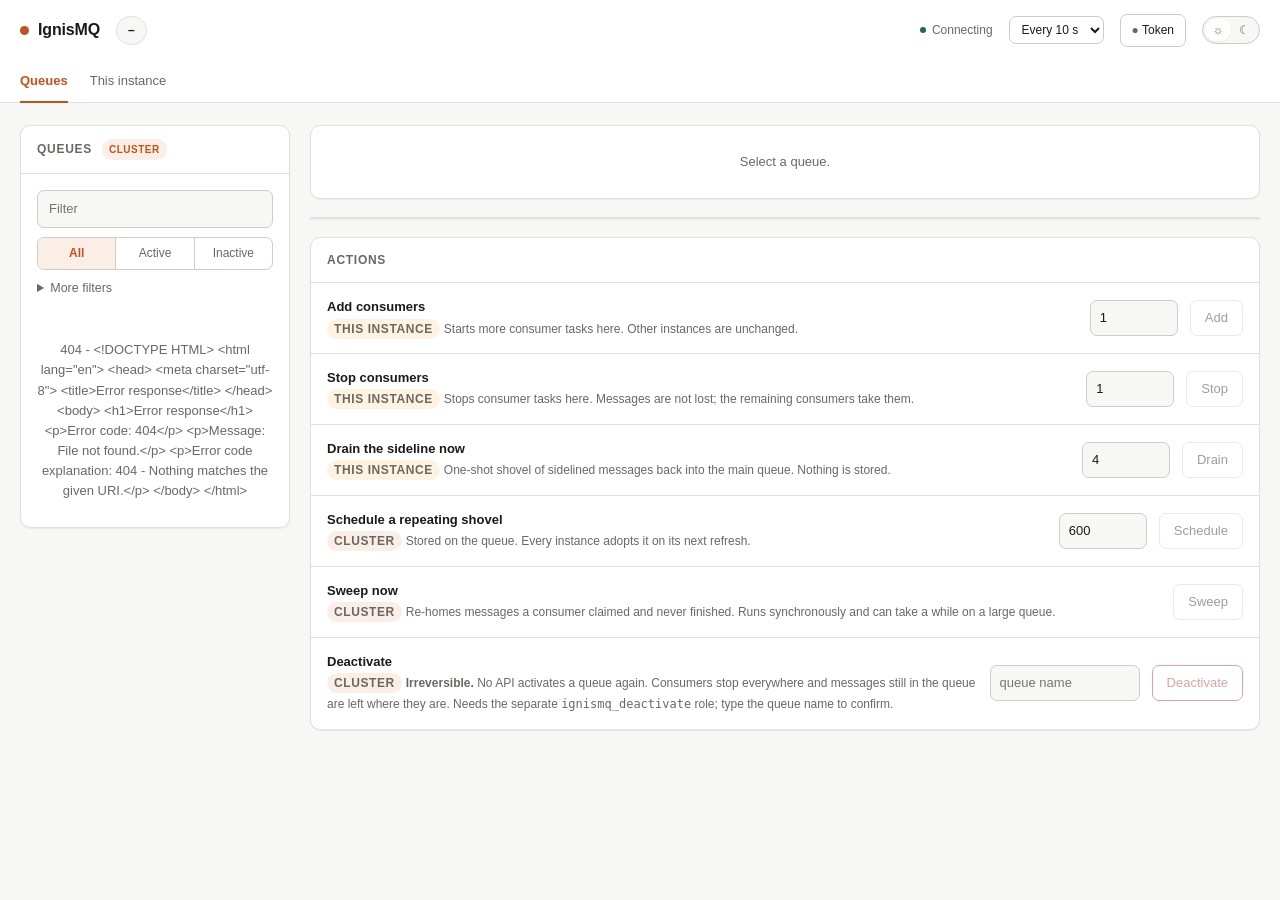
==== commit d5dd3448: "Bound per-queue meters, upgrade to Magazine 2.0.2-1, upgraded console" ====
--- a/ignismq-dw-bundle/src/main/resources/ignisAssets/ignisIndex.html
+++ b/ignismq-dw-bundle/src/main/resources/ignisAssets/ignisIndex.html
@@ -176,9 +176,14 @@
     .meter-bar { display:block; height:6px; min-width:54px; border-radius:99px; background:var(--line);
       overflow:hidden; }
     .meter-bar > i { display:block; height:100%; background:var(--accent); border-radius:99px; }
+    /* A real button, not a span with tabindex. It is focusable and activatable because of what it
+       is rather than because of attributes bolted on, and it carries the description as its
+       accessible name, so a screen reader reads it on focus without needing the tooltip at all.
+       The reset is only to undo the user agent's own button chrome. */
     .hint { display:inline-flex; align-items:center; justify-content:center; width:14px; height:14px;
       border-radius:50%; border:1px solid var(--line-strong); color:var(--muted); font-size:9.5px;
-      font-style:normal; font-weight:700; cursor:pointer; vertical-align:middle; user-select:none; }
+      font-family:inherit; font-style:normal; font-weight:700; line-height:1; padding:0;
+      background:none; cursor:pointer; vertical-align:middle; user-select:none; }
     .hint:hover, .hint:focus { border-color:var(--accent); color:var(--accent); outline:none; }
     /* The description used to ride on the marker's title attribute, which meant waiting out the
        browser's ~1s hover delay (not configurable) and, until it arrived, staring at the
@@ -236,6 +241,55 @@
       color:var(--ink); padding:8px 10px; font:inherit; font-size:13px; }
     .dot-on { color:var(--good); }
     .dot-off { color:var(--muted); }
+
+    /* State filter under the queue search: one segmented control rather than three checkboxes,
+       because the three choices are exclusive. */
+    .seg { display:flex; margin-top:9px; border:1px solid var(--line-strong); border-radius:7px; overflow:hidden; }
+    .seg button { flex:1; border:0; border-right:1px solid var(--line-strong); background:transparent;
+      color:var(--muted); font:inherit; font-size:12px; padding:6px 4px; cursor:pointer; white-space:nowrap; }
+    .seg button:last-child { border-right:0; }
+    .seg button[aria-pressed="true"] { background:var(--accent-soft); color:var(--accent); font-weight:600; }
+
+    /* Hundreds of queues must not push everything below them off the page: the list scrolls inside
+       its own card, and the header row stays put so the columns stay readable while it does. */
+    .scroll { max-height:340px; overflow:auto; border-top:1px solid var(--line); }
+    .scroll thead th { position:sticky; top:0; background:var(--raised); z-index:1; }
+    .jumps { display:flex; gap:18px; margin:-6px 0 14px; font-size:12.5px; }
+
+    /* A counter with several tag values (aerospike calls by operation, messages by outcome) is one
+       row with the total; its breakdown opens underneath. */
+    .toggle { border:0; background:none; color:var(--muted); font:inherit; font-size:12px; cursor:pointer;
+      padding:0 6px 0 0; }
+    .toggle:hover { color:var(--accent); }
+    tr.subrow td { background:var(--bg); font-size:12.5px; }
+    tr.subrow td:first-child { padding-left:34px; }
+    /* More filters in the queue rail. */
+    .more { margin-top:9px; font-size:12.5px; }
+    .more > summary { cursor:pointer; color:var(--muted); }
+    .more[open] > summary { margin-bottom:8px; }
+    .field { display:grid; grid-template-columns:62px 1fr; align-items:center; gap:8px; margin-bottom:7px;
+      color:var(--muted); }
+    .field select { border:1px solid var(--line-strong); border-radius:7px; background:var(--bg); color:var(--ink);
+      padding:5px 7px; font:inherit; font-size:12.5px; min-width:0; }
+    nav button .name-block { flex:1; min-width:0; display:flex; flex-direction:column; }
+    nav button .sub { font-size:11px; color:var(--muted); font-weight:400; overflow:hidden;
+      text-overflow:ellipsis; white-space:nowrap; }
+    .interval { border:1px solid var(--line-strong); background:transparent; color:var(--ink); border-radius:7px;
+      padding:5px 8px; font:inherit; font-size:12px; }
+
+    /* Charts. Drawn from samples this page has taken since it opened; nothing is stored server-side. */
+    .sparkline { display:inline-block; vertical-align:middle; margin-left:8px; }
+    .sparkline polyline, .chart polyline { fill:none; stroke-width:1.6; stroke-linejoin:round; }
+    .series-1 { stroke:var(--accent); color:var(--accent); }
+    .series-2 { stroke:var(--good); color:var(--good); }
+    .series-3 { stroke:var(--warn-ink); color:var(--warn-ink); }
+    .chart-grid { display:grid; grid-template-columns:repeat(auto-fit,minmax(260px,1fr)); gap:14px; margin-top:14px; }
+    .chart { border:1px solid var(--line); border-radius:8px; padding:10px 12px; background:var(--bg); }
+    .chart svg { display:block; width:100%; height:80px; }
+    .chart .keys { display:flex; gap:14px; flex-wrap:wrap; font-size:11.5px; color:var(--muted); margin-bottom:6px; }
+    .chart .keys b { font-weight:600; }
+    .reason { color:var(--muted); font-family:-apple-system,BlinkMacSystemFont,"Segoe UI",Roboto,sans-serif;
+      font-size:12px; margin-left:6px; }
     </style>
 </head>
 <body>
@@ -246,6 +300,14 @@
             <b>&ndash;</b></div>
         <div class="grow"></div>
         <div id="last-updated" class="meta live" aria-live="polite">Connecting</div>
+        <select id="refresh-every" class="interval" aria-label="Refresh interval"
+                title="How often the page refreshes. Charts gain a point per refresh.">
+            <option value="5">Every 5 s</option>
+            <option value="10">Every 10 s</option>
+            <option value="30">Every 30 s</option>
+            <option value="60">Every 60 s</option>
+            <option value="0">Paused</option>
+        </select>
         <button id="token-button" class="icon-button" type="button" aria-expanded="false"
                 title="Credentials sent with every request">
             <span id="token-dot" class="dot-off">&#9679;</span> Token
@@ -291,7 +353,40 @@
                 <div class="card">
                     <h2>Queues <span class="tag cluster">cluster</span></h2>
                     <div class="body"><input id="queue-filter" class="filter" type="search" placeholder="Filter"
-                                             aria-label="Filter queues" autocomplete="off"></div>
+                                             aria-label="Filter queues" autocomplete="off">
+                        <div class="seg" id="state-filter" role="group" aria-label="Filter queues by state">
+                            <button type="button" data-state="all" aria-pressed="true">All</button>
+                            <button type="button" data-state="active" aria-pressed="false">Active</button>
+                            <button type="button" data-state="inactive" aria-pressed="false">Inactive</button>
+                        </div>
+                        <details class="more" id="more-filters">
+                            <summary>More filters <span id="more-count"></span></summary>
+                            <label class="field">Handler
+                                <select id="handler-filter"><option value="">Any</option></select></label>
+                            <label class="field">Created
+                                <select id="created-filter">
+                                    <option value="">Any time</option>
+                                    <option value="3600000">Last hour</option>
+                                    <option value="86400000">Last 24 hours</option>
+                                    <option value="604800000">Last 7 days</option>
+                                    <option value="2592000000">Last 30 days</option>
+                                    <option value="-2592000000">Older than 30 days</option>
+                                </select></label>
+                            <label class="field">Here
+                                <select id="here-filter">
+                                    <option value="">Any</option>
+                                    <option value="true">Running here</option>
+                                    <option value="false">Not running here</option>
+                                </select></label>
+                            <label class="field">Sort
+                                <select id="queue-sort">
+                                    <option value="name">Name</option>
+                                    <option value="newest">Newest first</option>
+                                    <option value="oldest">Oldest first</option>
+                                </select></label>
+                            <button type="button" class="link" id="clear-filters">Clear filters</button>
+                        </details>
+                    </div>
                     <nav id="queues">
                         <div class="empty">Loading...</div>
                     </nav>
@@ -357,6 +452,10 @@
     </section>
 
     <section id="view-instance" role="tabpanel" class="hidden">
+        <div class="jumps">
+            <button type="button" class="link" data-jump="meters-card">Meters</button>
+            <button type="button" class="link" data-jump="instance-queues-card">Queues running here</button>
+        </div>
         <div class="card">
             <h2>Process <span class="tag instance">this instance only</span></h2>
             <div class="body">
@@ -364,11 +463,7 @@
                 <div class="stats" id="instance-stats"></div>
             </div>
         </div>
-        <div class="card">
-            <h2>Queues running here <span class="tag instance">this instance only</span></h2>
-            <div class="body flush" id="instance-queues"></div>
-        </div>
-        <div class="card">
+        <div class="card" id="meters-card">
             <h2>Meters <span class="tag instance">this instance only</span></h2>
             <div class="body">
                 <div class="banner info"><strong>These are one process's numbers</strong>, read live from its meter
@@ -377,8 +472,9 @@
                     in your metrics backend.
                 </div>
                 <div class="legend">
-                    <p>Hover the <span class="hint" tabindex="0" role="note"
-                        data-hint="Every meter carries one of these, explaining what it measures.">i</span>
+                    <p>Hover the <button type="button" class="hint"
+                        data-hint="Every meter carries one of these, explaining what it measures."
+                        aria-label="Every meter carries one of these, explaining what it measures.">i</button>
                         beside any meter for what it measures.</p>
                     <p><strong>Timers</strong> are in <strong>milliseconds</strong>. Their
                         <em>mean</em> covers the whole life of this process and never decays, while their
@@ -394,6 +490,13 @@
                        aria-label="Filter meters" autocomplete="off">
             </div>
             <div class="body" id="meters"></div>
+        </div>
+        <div class="card" id="instance-queues-card">
+            <h2>Queues running here <span class="tag instance">this instance only</span></h2>
+            <div class="body"><input id="instance-queue-filter" class="filter" type="search"
+                                     placeholder="Filter queues running here" aria-label="Filter queues running here"
+                                     autocomplete="off"></div>
+            <div class="scroll" id="instance-queues"></div>
         </div>
     </section>
 </main>
@@ -546,8 +649,33 @@
       return node;
     }
 
-    const duration = ms => ms < 60000 ? `${Math.round(ms / 1000)}s` : `${Math.round(ms / 60000)} min`;
-    const stamp = () => el('last-updated').textContent = `Live \u00b7 ${new Date().toLocaleTimeString()}`;
+    /**
+     * A duration in the units it was most likely configured in, spelled out: 172800 s reads
+     * "2 days", 5400 s "1 hour 30 minutes". Every non-zero unit is kept, so nothing is rounded away -
+     * this used to round to whole minutes, which turned a 30-day expiry into "43200 min".
+     */
+    const DURATION_UNITS = [['day', 86400000], ['hour', 3600000], ['minute', 60000], ['second', 1000],
+      ['millisecond', 1]];
+    function duration(ms) {
+      if (!Number.isFinite(ms) || ms < 0) {
+        return '-';
+      }
+      let rest = Math.round(ms);
+      if (rest === 0) {
+        return '0 seconds';
+      }
+      const parts = [];
+      DURATION_UNITS.forEach(([unit, size]) => {
+        if (rest >= size) {
+          const amount = Math.floor(rest / size);
+          parts.push(`${amount.toLocaleString()} ${unit}${amount === 1 ? '' : 's'}`);
+          rest %= size;
+        }
+      });
+      return parts.join(' ');
+    }
+    const stamp = () => el('last-updated').textContent =
+      `${el('refresh-every').value === '0' ? 'Paused' : 'Live'} \u00b7 ${new Date().toLocaleTimeString()}`;
 
     async function refreshInventory() {
       try {
@@ -566,14 +694,19 @@
         return;
       }
       nav.innerHTML = '';
-      inventory.forEach(queue => {
+      renderHandlerOptions();
+      sortedInventory().forEach(queue => {
         const button = document.createElement('button');
         button.dataset.name = queue.name;
-        // The name is ellipsised to keep the rail narrow, so the full one has to be recoverable.
-        // A title attribute is the only form of it that survives both truncation and a narrow window.
-        button.title = queue.name;
+        button.dataset.active = String(queue.active);
+        button.dataset.handler = queue.messageHandlerType;
+        button.dataset.created = String(queue.createdAt);
+        button.dataset.here = String(queue.heldHere);
+        // The name is ellipsised to keep the rail narrow; the title keeps it recoverable.
+        button.title = `${queue.name}\n${queue.messageHandlerType} \u00b7 created ${new Date(queue.createdAt).toLocaleString()}`;
         button.innerHTML = `<span class="state${queue.active ? '' : ' off'}"></span>`
-          + `<span class="name">${esc(queue.name)}</span>`
+          + `<span class="name-block"><span class="name">${esc(queue.name)}</span>`
+          + `<span class="sub">${esc(queue.messageHandlerType)} \u00b7 ${esc(ago(queue.createdAt))}</span></span>`
           + `<span class="tag ${queue.active ? 'active' : 'inactive'}">${queue.active ? 'active' : 'inactive'}</span>`;
         button.addEventListener('click', () => select(queue.name));
         nav.appendChild(button);
@@ -586,8 +719,54 @@
       empty.textContent = 'No queue matches that filter.';
       empty.hidden = true;
       nav.appendChild(empty);
+      renderStateCounts();
       select(inventory.some(queue => queue.name === selected) ? selected : inventory[0].name);
       applyQueueFilter();
+    }
+
+    /** "3 days ago": the largest whole unit only, which is all a list needs. */
+    function ago(timestamp) {
+      const elapsed = Date.now() - timestamp;
+      const unit = DURATION_UNITS.find(([, size]) => elapsed >= size && size >= 60000);
+      if (!unit) {
+        return 'just now';
+      }
+      const amount = Math.floor(elapsed / unit[1]);
+      return `${amount} ${unit[0]}${amount === 1 ? '' : 's'} ago`;
+    }
+
+    function sortedInventory() {
+      const order = el('queue-sort').value;
+      const queues = [...inventory];
+      if (order === 'newest') {
+        queues.sort((left, right) => right.createdAt - left.createdAt);
+      } else if (order === 'oldest') {
+        queues.sort((left, right) => left.createdAt - right.createdAt);
+      }
+      return queues;
+    }
+
+    /** Handler choices come from the inventory, with counts; the current choice survives a refresh. */
+    function renderHandlerOptions() {
+      const picker = el('handler-filter');
+      const chosen = picker.value;
+      const counts = new Map();
+      inventory.forEach(queue => counts.set(queue.messageHandlerType, (counts.get(queue.messageHandlerType) || 0) + 1));
+      picker.innerHTML = '<option value="">Any</option>' + [...counts.entries()]
+        .sort(([left], [right]) => left.localeCompare(right))
+        .map(([handler, count]) => `<option value="${esc(handler)}">${esc(handler)} (${num(count)})</option>`)
+        .join('');
+      picker.value = counts.has(chosen) ? chosen : '';
+    }
+
+    /** The state buttons carry their counts, so "how many are inactive" needs no clicking. */
+    function renderStateCounts() {
+      const active = inventory.filter(queue => queue.active).length;
+      const counts = {all: inventory.length, active, inactive: inventory.length - active};
+      document.querySelectorAll('#state-filter button').forEach(button => {
+        const state = button.dataset.state;
+        button.textContent = `${state.charAt(0).toUpperCase()}${state.slice(1)} (${num(counts[state])})`;
+      });
     }
 
     function select(name) {
@@ -603,6 +782,14 @@
         const detail = await json(`${api}/queues/${encodeURIComponent(selected)}`);
         if (current !== version) {
           return;
+        }
+        if (detail.depth) {
+          const at = Date.now();
+          const key = `queue|${detail.queue.name}`;
+          remember(`${key}|depth`, detail.depth.unconsumed, at);
+          remember(`${key}|published`, detail.depth.published, at);
+          remember(`${key}|consumed`, detail.depth.consumed, at);
+          remember(`${key}|sidelined`, detail.depth.sidelined, at);
         }
         renderOverview(detail);
         renderShards(detail);
@@ -649,18 +836,33 @@
       el('overview').innerHTML = `<h2>${esc(queue.name)}
           <span class="tag ${queue.active ? 'active' : 'inactive'}">${queue.active ? 'active' : 'inactive'}</span>
           <span class="tag cluster">cluster</span></h2>
-        <div class="body">${pending}${stats}</div>
+        <div class="body">${pending}${stats}${trends(detail)}</div>
         <div class="kv">${config}</div>
         <div class="cta"><button class="link" type="button" id="to-meters">View this queue's meters on this
           instance &rarr;</button></div>`;
       el('to-meters').addEventListener('click', () => showMetersFor(queue.name));
     }
 
+    /** Backlog and throughput while this page has been open. Depth is cluster-wide; so are these. */
+    function trends(detail) {
+      if (!detail.depth) {
+        return '';
+      }
+      const key = `queue|${detail.queue.name}`;
+      return `<div class="chart-grid">
+          ${chart('Backlog', [{label: 'unconsumed', points: valuesOf(`${key}|depth`), seriesClass: 'series-3'},
+            {label: 'sidelined', points: valuesOf(`${key}|sidelined`), seriesClass: 'series-1'}], '')}
+          ${chart('Per second', [{label: 'published', points: rates(`${key}|published`), seriesClass: 'series-1'},
+            {label: 'consumed', points: rates(`${key}|consumed`), seriesClass: 'series-2'}], '/s')}
+        </div>`;
+    }
+
     function showMetersFor(name) {
       showTab('instance');
       el('meter-filter').value = name;
+      openGroups.add(name);
       renderMeters();
-      el('meters').scrollIntoView({behavior: 'smooth', block: 'start'});
+      el('meters-card').scrollIntoView({behavior: 'smooth', block: 'start'});
     }
 
     function renderShards(detail) {
@@ -837,11 +1039,32 @@
       }
     });
 
+    let stateFilter = 'all';
+
+    /** Created-time filter: a positive window means "within the last", a negative one "older than". */
+    function createdMatches(created) {
+      const span = Number(el('created-filter').value);
+      if (!span) {
+        return true;
+      }
+      const age = Date.now() - created;
+      return span > 0 ? age <= span : age > -span;
+    }
+
     function applyQueueFilter() {
       const term = el('queue-filter').value.trim().toLowerCase();
+      const handler = el('handler-filter').value;
+      const here = el('here-filter').value;
+      const extra = [handler, el('created-filter').value, here].filter(Boolean).length;
+      el('more-count').textContent = extra ? `(${extra})` : '';
       let shown = 0;
       document.querySelectorAll('#queues button').forEach(button => {
-        const hide = term.length > 0 && !button.dataset.name.toLowerCase().includes(term);
+        const wrongState = stateFilter !== 'all' && (button.dataset.active === 'true') !== (stateFilter === 'active');
+        const hide = wrongState
+          || (term.length > 0 && !button.dataset.name.toLowerCase().includes(term))
+          || (handler && button.dataset.handler !== handler)
+          || (here && button.dataset.here !== here)
+          || !createdMatches(Number(button.dataset.created));
         button.hidden = hide;
         if (!hide) { shown += 1; }
       });
@@ -851,11 +1074,65 @@
       if (empty) { empty.hidden = shown > 0; }
     }
     el('queue-filter').addEventListener('input', applyQueueFilter);
-
-    let meters = [];
+    ['handler-filter', 'created-filter', 'here-filter'].forEach(id => el(id).addEventListener('change', applyQueueFilter));
+    el('queue-sort').addEventListener('change', renderQueueList);
+    el('clear-filters').addEventListener('click', () => {
+      ['handler-filter', 'created-filter', 'here-filter'].forEach(id => { el(id).value = ''; });
+      el('queue-filter').value = '';
+      applyQueueFilter();
+    });
+    document.querySelectorAll('#state-filter button').forEach(button => button.addEventListener('click', () => {
+      stateFilter = button.dataset.state;
+      document.querySelectorAll('#state-filter button')
+        .forEach(other => other.setAttribute('aria-pressed', String(other === button)));
+      applyQueueFilter();
+    }));
+
+    /** Meters tied to no queue, fetched on every refresh. */
+    let processMeters = [];
+    /** One queue's meters, fetched only when its group is opened - never all of them at once. */
+    const queueMeters = new Map();
+    const loadingQueues = new Set();
+    let instanceQueues = [];
+
+    /**
+     * The queues this process runs, in a box that scrolls on its own. With hundreds of queues a
+     * full-height table pushed the meters thousands of pixels down the page. Each name opens that
+     * queue's meters. The scroll position survives a refresh, which rebuilds the table.
+     */
+    function renderInstanceQueues() {
+      const box = el('instance-queues');
+      const term = el('instance-queue-filter').value.trim().toLowerCase();
+      const shown = instanceQueues.filter(queue => !term || queue.name.toLowerCase().includes(term));
+      const scrolled = box.scrollTop;
+      if (!instanceQueues.length) {
+        box.innerHTML = '<div class="empty">This instance is running no queues.</div>';
+      } else if (!shown.length) {
+        box.innerHTML = '<div class="empty">No queue running here matches that filter.</div>';
+      } else {
+        box.innerHTML = `<table><thead><tr><th>Queue (${num(shown.length)})</th><th>Consumers</th><th>Shovels</th>
+            <th>Stored shovel</th></tr></thead>
+          <tbody>${shown.map(queue => `<tr><td><button type="button" class="link" data-meters="${esc(queue.name)}"
+              title="Show this queue's meters">${esc(queue.name)}</button></td>
+            <td class="num">${num(queue.consumers)}</td><td class="num">${num(queue.shovels)}</td>
+            <td class="num">${shovelCell(queue)}</td></tr>`).join('')}
+          </tbody></table>`;
+      }
+      box.scrollTop = scrolled;
+    }
+    el('instance-queue-filter').addEventListener('input', renderInstanceQueues);
+    el('instance-queues').addEventListener('click', (event) => {
+      const link = event.target.closest('[data-meters]');
+      if (link) {
+        showMetersFor(link.dataset.meters);
+      }
+    });
+    document.querySelectorAll('[data-jump]').forEach(button => button.addEventListener('click',
+      () => el(button.dataset.jump).scrollIntoView({behavior: 'smooth', block: 'start'})));
+
     async function refreshInstance() {
       try {
-        const [view, metrics] = await Promise.all([json(`${api}/instance`), json(`${api}/instance/metrics`)]);
+        const [view, metrics] = await Promise.all([json(`${api}/instance`), json(`${api}/instance/metrics?scope=process`)]);
         setScope(view.clientId, view.farmId);
         el('instance-banner').innerHTML = `Everything on this tab describes <strong>one process</strong>.
           A deployment runs many, and IgnisMQ has no register of them, so nothing here is a deployment
@@ -869,18 +1146,20 @@
           ['metrics', metrics.metricsEnabled ? 'on' : 'off']
         ].map(([label, value]) => `<div class="stat"><b class="num">${typeof value === 'number' ? num(value)
           : esc(value)}</b><span>${label}</span></div>`).join('');
-        el('instance-queues').innerHTML = view.queues.length
-          ? `<table><thead><tr><th>Queue</th><th>Consumers</th><th>Shovels</th><th>Stored shovel</th></tr></thead>
-             <tbody>${view.queues.map(queue => `<tr><td>${esc(queue.name)}</td>
-               <td class="num">${num(queue.consumers)}</td><td class="num">${num(queue.shovels)}</td>
-               <td class="num">${shovelCell(queue)}</td></tr>`).join('')}
-             </tbody></table>`
-          : '<div class="empty">This instance is running no queues.</div>';
-        meters = metrics.meters;
+        instanceQueues = view.queues;
+        renderInstanceQueues();
+        processMeters = metrics.meters;
+        sample(processMeters);
+        pruneHistory();
+        // Drop queues that stopped running here, and refresh the ones the operator has open.
+        const running = new Set(view.queues.map(queue => queue.name));
+        [...queueMeters.keys()].filter(name => !running.has(name)).forEach(name => queueMeters.delete(name));
+        const open = [...groupState.entries()].filter(([name, isOpen]) => isOpen && running.has(name));
+        await Promise.all(open.map(([name]) => loadQueueMeters(name).catch(() => {})));
         renderMeters();
         stamp();
       } catch (error) {
-        el('instance-queues').innerHTML = `<div class="empty">${esc(error.message)}</div>`;
+        el('meters').innerHTML = `<div class="empty">${esc(error.message)}</div>`;
       }
     }
 
@@ -960,19 +1239,65 @@
 
     function info(meter) {
       const text = METER_INFO[meter.name];
-      return text ? ` <span class="hint" tabindex="0" role="note" data-hint="${esc(text)}">i</span>` : '';
+      return text
+        ? ` <button type="button" class="hint" data-hint="${esc(text)}" aria-label="${esc(text)}">i</button>`
+        : '';
     }
 
     /**
      * A meter's label: its name, plus only what distinguishes it from its siblings. The queue is
      * already the group heading, so its tag is dropped rather than repeated on every row.
      */
-    function meterLabel(meter) {
-      const rest = Object.entries(meter.tags).filter(([key]) => key !== 'queue' && key !== 'magazine');
-      const sideline = meter.tags.magazine && meter.tags.magazine.endsWith('_SIDELINE');
+    function meterLabel(meter, keep = () => true) {
       return esc(meter.name) + info(meter)
-        + (sideline ? ' <span class="chip">sideline</span>' : '')
-        + rest.map(([key, value]) => ` <span class="chip">${esc(key)}=${esc(value)}</span>`).join('');
+        + (isSideline(meter) ? ' <span class="chip">sideline</span>' : '')
+        + tagChips(meter, keep);
+    }
+
+    /**
+     * Two spellings of the same thing. ignisMQ's own meters tag magazine=sideline, while Magazine's
+     * tag it with the full magazine identifier, which ends in _SIDELINE. Matching only the second
+     * left ignismq.sweep{magazine=main} and {magazine=sideline} rendering as two identical rows,
+     * with nothing on the page to say which was which.
+     */
+    function isSideline(meter) {
+      const magazine = meter.tags.magazine;
+      return magazine === 'sideline' || Boolean(magazine && magazine.endsWith('_SIDELINE'));
+    }
+
+    /** The tags that tell a meter apart from its siblings; queue and magazine are the group heading. */
+    function tagChips(meter, keep) {
+      return Object.entries(meter.tags)
+        .filter(([key]) => key !== 'queue' && key !== 'magazine' && keep(key))
+        .map(([key, value]) => ` <span class="chip">${esc(key)}=${esc(value)}</span>`).join('');
+    }
+
+    /**
+     * Why Magazine makes each kind of Aerospike call, in the words of the queue operation behind it.
+     * Without this, magazine.aerospike.calls is sixteen opaque operation names.
+     */
+    const OPERATION_INFO = {
+      write_data: 'publish - store the message',
+      increment_load_pointer: 'publish - reserve the next slot on a shard',
+      increment_load_counter: 'publish - confirm the message was stored',
+      claim_fire_pointer: 'consume - claim the next slot on a shard',
+      read_data: 'consume - read the claimed message',
+      increment_fire_counter: 'consume - count a delivery',
+      decrement_fire_counter: 'shovel - undo a delivery count when a message is put back',
+      delete_data: 'ack - delete a handled message',
+      batch_delete_data: 'ack - delete a batch of handled messages',
+      batch_read_data: 'sweep or peek - read slots without consuming them',
+      batch_read_metadata: 'depth - read every shard\'s pointers and counters (gauges, this console)',
+      refresh_active_shards: 'consume - find which shards hold data, every few seconds while polling',
+      write_fire_history: 'checkpoint - record where each shard\'s fire pointer stands',
+      read_fire_history: 'sweep - read the checkpoints',
+      claim_dedupe_marker: 'publish - claim the duplicate-check marker',
+      withdraw_dedupe_marker: 'publish - release the marker after a failed store',
+    };
+
+    function reason(meter) {
+      const text = meter.name === 'magazine.aerospike.calls' ? OPERATION_INFO[meter.tags.operation] : null;
+      return text ? `<span class="reason">${esc(text)}</span>` : '';
     }
 
     const peak = (list, pick) => list.reduce((high, meter) => {
@@ -992,108 +1317,420 @@
       return `<span class="meter-bar" aria-hidden="true"><i style="width:${share}%"></i></span>`;
     }
 
+    /*
+     * Trends. Each refresh adds one sample per meter this page has loaded, and the charts draw from
+     * those samples: rates for counters and timers, values for gauges. Nothing is stored server-side,
+     * so a trend starts when the page opens, and only loaded meters are sampled, so the cost does not
+     * grow with the number of queues.
+     */
+    const HISTORY_POINTS = 60;
+    const HISTORY_IDLE_MS = 10 * 60 * 1000;
+    const history = new Map();
+
+    function remember(key, value, at) {
+      if (!finite(value)) { return; }
+      let series = history.get(key);
+      if (!series) {
+        series = [];
+        history.set(key, series);
+      }
+      series.push({t: at, v: value});
+      if (series.length > HISTORY_POINTS + 1) { series.shift(); }
+    }
+
+    function meterKey(meter) {
+      return meter.name + '|' + Object.entries(meter.tags)
+        .sort(([left], [right]) => left.localeCompare(right))
+        .map(([key, value]) => `${key}=${value}`).join(',');
+    }
+
+    function sample(list) {
+      const at = Date.now();
+      list.forEach(meter => {
+        const key = meterKey(meter);
+        const value = meter.measurements;
+        if (meter.type === 'GAUGE') {
+          remember(`${key}#value`, value.VALUE, at);
+          return;
+        }
+        remember(`${key}#count`, value.COUNT, at);
+        if (meter.type === 'TIMER') { remember(`${key}#total`, value.TOTAL_TIME, at); }
+      });
+    }
+
+    /** Drops series nothing has refreshed for a while - closed groups, stopped queues. */
+    function pruneHistory() {
+      const cutoff = Date.now() - HISTORY_IDLE_MS;
+      [...history.entries()].forEach(([key, series]) => {
+        if (series[series.length - 1].t < cutoff) { history.delete(key); }
+      });
+    }
+
+    /** Per-second change between consecutive samples. A counter that went backwards was reset. */
+    function rates(key) {
+      const series = history.get(key) || [];
+      const result = [];
+      for (let index = 1; index < series.length; index++) {
+        const seconds = (series[index].t - series[index - 1].t) / 1000;
+        const delta = series[index].v - series[index - 1].v;
+        result.push(seconds > 0 && delta >= 0 ? delta / seconds : 0);
+      }
+      return result;
+    }
+
+    const valuesOf = key => (history.get(key) || []).map(point => point.v);
+
+    /** Element-wise sum of several rate series, aligned on their latest point. */
+    function sumSeries(list) {
+      const length = Math.max(0, ...list.map(series => series.length));
+      return Array.from({length}, (unused, index) => list.reduce((sum, series) => {
+        const offset = series.length - length + index;
+        return sum + (offset >= 0 ? series[offset] : 0);
+      }, 0));
+    }
+
+    function perSecond(value) {
+      if (!finite(value)) { return '\u2014'; }
+      return value < 10 ? num(Math.round(value * 100) / 100) : num(Math.round(value));
+    }
+
+    function polyline(points, width, height, low, high) {
+      const range = high - low || 1;
+      const step = width / Math.max(points.length - 1, 1);
+      return points.map((value, index) =>
+        `${(index * step).toFixed(1)},${(height - 1 - ((value - low) / range) * (height - 2)).toFixed(1)}`).join(' ');
+    }
+
+    function sparkline(points, seriesClass = 'series-1') {
+      if (points.length < 2) { return '<span class="reason">collecting</span>'; }
+      const width = 84;
+      const height = 18;
+      return `<svg class="sparkline ${seriesClass}" width="${width}" height="${height}" viewBox="0 0 ${width} ${height}"
+          aria-hidden="true"><polyline points="${polyline(points, width, height, Math.min(0, ...points),
+          Math.max(...points))}"/></svg>`;
+    }
+
+    /** The latest per-second figure and its trend. */
+    function rateCell(series) {
+      return `${series.length ? `${perSecond(series[series.length - 1])}/s` : '\u2014'}${sparkline(series)}`;
+    }
+
+    /**
+     * A small line chart sharing one scale across its series.
+     * @param series [{label, points, seriesClass}]
+     */
+    function chart(title, series, unit) {
+      const keys = series.map(line => `<span class="${line.seriesClass}">&#9644; ${esc(line.label)}
+          <b>${line.points.length ? perSecond(line.points[line.points.length - 1]) + unit : '\u2014'}</b></span>`).join('');
+      let body = '<div class="reason">Collecting: one point per refresh.</div>';
+      if (series.some(line => line.points.length >= 2)) {
+        const all = series.flatMap(line => line.points);
+        const high = Math.max(...all, 1);
+        body = `<svg viewBox="0 0 300 80" preserveAspectRatio="none" aria-hidden="true">${series
+          .filter(line => line.points.length >= 2)
+          .map(line => `<polyline class="${line.seriesClass}" vector-effect="non-scaling-stroke"
+              points="${polyline(line.points, 300, 80, 0, high)}"/>`).join('')}</svg>`;
+      }
+      return `<div class="chart"><div class="keys"><b>${esc(title)}</b>${keys}</div>${body}</div>`;
+    }
+
     function table(caption, headers, rows) {
       if (!rows.length) { return ''; }
       const head = headers.map(header => `<th>${header}</th>`).join('');
-      const body = rows.map(cells => '<tr>' + cells.map((cell, index) => {
-        if (index === 0) { return `<td>${cell}</td>`; }
-        return headers[index] === '' ? `<td class="spread">${cell}</td>` : `<td class="num">${cell}</td>`;
-      }).join('') + '</tr>').join('');
+      const body = rows.map(row => {
+        const cells = Array.isArray(row) ? row : row.cells;
+        const attrs = Array.isArray(row) ? '' : row.attrs;
+        return `<tr${attrs}>` + cells.map((cell, index) => {
+          if (index === 0) { return `<td>${cell}</td>`; }
+          return headers[index] === '' ? `<td class="spread">${cell}</td>` : `<td class="num">${cell}</td>`;
+        }).join('') + '</tr>';
+      }).join('');
       return `<div class="section">${caption}</div>
         <table><thead><tr>${head}</tr></thead><tbody>${body}</tbody></table>`;
     }
 
+    /** Meters sharing a name (and main/sideline) form one family, shown as a row with a breakdown. */
+    function familiesOf(list) {
+      const families = new Map();
+      list.forEach(meter => {
+        const key = meter.name + (isSideline(meter) ? '|sideline' : '');
+        if (!families.has(key)) { families.set(key, []); }
+        families.get(key).push(meter);
+      });
+      return families;
+    }
+
+    /** The tag that differs between a family's members - operation, outcome, reason. */
+    function varyingTags(family) {
+      return Object.keys(family[0].tags).filter(key => family.some(meter => meter.tags[key] !== family[0].tags[key]));
+    }
+
+    function familyToggle(id, open) {
+      return `<button type="button" class="toggle" data-family="${esc(id)}" aria-expanded="${open}"
+          aria-label="Show the breakdown">${open ? '&#9662;' : '&#9656;'}</button>`;
+    }
+
+    /** What a timer recorded between the last two samples: calls and time, or null before two samples. */
+    function lastInterval(meter) {
+      const key = meterKey(meter);
+      const counts = history.get(`${key}#count`) || [];
+      const totals = history.get(`${key}#total`) || [];
+      if (counts.length < 2 || totals.length < 2) { return null; }
+      return {calls: counts[counts.length - 1].v - counts[counts.length - 2].v,
+        time: totals[totals.length - 1].v - totals[totals.length - 2].v};
+    }
+
     /**
-     * One table per meter type rather than one table for all of them.
-     * <p>
-     * Every type carries different statistics, so a single "Current" column had to stringify all of
-     * them into one cell - counts, latencies and gauge readings side by side in the same space, none
-     * of them aligned with the row above. Split by type, each gets real columns that line up and can
-     * be scanned down the page, and the numbers become comparable.
+     * Timers grouped like counters. The family row combines its members: counts and per-second
+     * rates add up, means are total time over total calls (never an average of averages), and max
+     * is the largest member's.
      */
-    function meterSections(list) {
+    function timerRows(timers, groupKey) {
+      const slowest = peak(timers, value => value.MAX);
+      const cells = (label, members) => {
+        const count = members.reduce((sum, meter) => sum + meter.measurements.COUNT, 0);
+        const total = members.reduce((sum, meter) => sum + meter.measurements.TOTAL_TIME, 0);
+        const max = Math.max(...members.map(meter => meter.measurements.MAX));
+        const intervals = members.map(lastInterval).filter(Boolean);
+        const calls = intervals.reduce((sum, interval) => sum + interval.calls, 0);
+        const time = intervals.reduce((sum, interval) => sum + interval.time, 0);
+        return [label, num(count), millis(total / count), millis(calls > 0 ? time / calls : NaN), millis(max),
+          rateCell(sumSeries(members.map(meter => rates(`${meterKey(meter)}#count`)))), bar(max, slowest)];
+      };
+      const rows = [];
+      [...familiesOf(timers).entries()].forEach(([familyKey, family]) => {
+        if (family.length === 1) {
+          rows.push(cells(meterLabel(family[0]), family));
+          return;
+        }
+        const varying = varyingTags(family);
+        const differs = key => varying.includes(key);
+        const id = `${groupKey}|${familyKey}`;
+        const open = expandedFamilies.has(id);
+        rows.push(cells(familyToggle(id, open) + meterLabel(family[0], key => !differs(key))
+          + ` <span class="chip">${num(family.length)} ${esc(varying.join('/') || 'kinds')}</span>`, family));
+        family.sort((left, right) => right.measurements.COUNT - left.measurements.COUNT)
+          .forEach(meter => rows.push({
+            attrs: ` class="subrow" data-parent="${esc(id)}"${open ? '' : ' hidden'}`,
+            cells: cells(tagChips(meter, differs), [meter])
+          }));
+      });
+      return rows;
+    }
+
+    /** Breakdowns the operator has opened, kept across refreshes. */
+    const expandedFamilies = new Set();
+
+    /**
+     * Counters sharing a name (and main/sideline) are one family: magazine.aerospike.calls has one
+     * counter per operation, ignismq.sideline one per reason. A family becomes a single row with
+     * the total; its non-zero members open underneath, busiest first, and the zero ones are named
+     * on one line rather than given a row each.
+     */
+    function counterRows(counters, groupKey) {
+      const families = familiesOf(counters);
+      const count = meter => finite(meter.measurements.COUNT) ? meter.measurements.COUNT : 0;
+      const totals = [...families.values()].map(family => family.reduce((sum, meter) => sum + count(meter), 0));
+      const busiest = Math.max(0, ...totals);
+
+      const rows = [];
+      [...families.entries()].forEach(([familyKey, family], index) => {
+        const total = totals[index];
+        const rateOf = meter => rates(`${meterKey(meter)}#count`);
+        if (family.length === 1) {
+          const meter = family[0];
+          rows.push([meterLabel(meter) + reason(meter), num(count(meter)), rateCell(rateOf(meter)),
+            bar(count(meter), busiest)]);
+          return;
+        }
+        // The tag that differs between members - operation, outcome, reason - names the breakdown.
+        const varying = varyingTags(family);
+        const differs = key => varying.includes(key);
+        const id = `${groupKey}|${familyKey}`;
+        const open = expandedFamilies.has(id);
+        const busy = family.filter(meter => count(meter) > 0).sort((left, right) => count(right) - count(left));
+        const idle = family.filter(meter => count(meter) === 0);
+        rows.push([familyToggle(id, open)
+            + meterLabel(family[0], key => !differs(key))
+            + ` <span class="chip">${num(busy.length)} of ${num(family.length)} ${esc(varying.join('/') || 'kinds')}</span>`,
+          num(total), rateCell(sumSeries(family.map(rateOf))), bar(total, busiest)]);
+        const hidden = open ? '' : ' hidden';
+        busy.forEach(meter => rows.push({
+          attrs: ` class="subrow" data-parent="${esc(id)}"${hidden}`,
+          cells: [tagChips(meter, differs) + reason(meter), num(count(meter)), rateCell(rateOf(meter)),
+            bar(count(meter), total)]
+        }));
+        if (idle.length) {
+          const names = idle.map(meter => varying.map(key => meter.tags[key]).join('/')).join(', ');
+          rows.push({
+            attrs: ` class="subrow" data-parent="${esc(id)}"${hidden}`,
+            cells: [`<span class="reason">None yet: ${esc(names)}</span>`, '', '', '']
+          });
+        }
+      });
+      return rows;
+    }
+
+    function meterSections(list, groupKey) {
       const typed = type => list.filter(meter => meter.type === type);
       const modelled = new Set(['TIMER', 'DISTRIBUTION_SUMMARY', 'COUNTER', 'GAUGE']);
-      const out = [];
 
       const timers = typed('TIMER').filter(meter => meter.measurements.COUNT > 0);
-      const slowest = peak(timers, value => value.MAX);
-      out.push(table('Timers', ['Meter', 'Count', 'Mean (since start)', 'Max (2 min)', ''],
-        timers.map(meter => {
-          const value = meter.measurements;
-          return [meterLabel(meter), num(value.COUNT), millis(value.TOTAL_TIME / value.COUNT),
-            millis(value.MAX), bar(value.MAX, slowest)];
-        })));
-
       const spreads = typed('DISTRIBUTION_SUMMARY').filter(meter => meter.measurements.COUNT > 0);
       const widest = peak(spreads, value => value.MAX);
-      out.push(table('Distributions', ['Meter', 'Count', 'Mean', 'Max', ''],
-        spreads.map(meter => {
-          const value = meter.measurements;
-          return [meterLabel(meter), num(value.COUNT), round(value.TOTAL / value.COUNT),
-            round(value.MAX), bar(value.MAX, widest)];
-        })));
-
       const counters = typed('COUNTER');
-      const busiest = peak(counters, value => value.COUNT);
-      out.push(table('Counters', ['Meter', 'Count', ''],
-        counters.map(meter =>
-          [meterLabel(meter), num(meter.measurements.COUNT), bar(meter.measurements.COUNT, busiest)])));
-
-      out.push(table('Gauges', ['Meter', 'Value'],
-        typed('GAUGE').map(meter => [meterLabel(meter), round(meter.measurements.VALUE)])));
-
       const other = list.filter(meter => !modelled.has(meter.type));
-      out.push(table('Other', ['Meter', 'Current'], other.map(meter => [meterLabel(meter), rawValue(meter)])));
-
-      return out.join('');
-    }
+
+      return [
+        table('Timers', ['Meter', 'Count', 'Mean (since start)', 'Mean (last refresh)', 'Max (2 min)', 'Per sec', ''],
+          timerRows(timers, groupKey)),
+        table('Distributions', ['Meter', 'Count', 'Mean', 'Max', ''],
+          spreads.map(meter => {
+            const value = meter.measurements;
+            return [meterLabel(meter), num(value.COUNT), round(value.TOTAL / value.COUNT),
+              round(value.MAX), bar(value.MAX, widest)];
+          })),
+        table('Counters', ['Meter', 'Count', 'Per sec', ''], counterRows(counters, groupKey)),
+        table('Gauges', ['Meter', 'Value', 'Trend'],
+          typed('GAUGE').map(meter => [meterLabel(meter), round(meter.measurements.VALUE),
+            sparkline(valuesOf(`${meterKey(meter)}#value`), 'series-2')])),
+        table('Other', ['Meter', 'Current'],
+          other.map(meter => [meterLabel(meter), rawValue(meter)])),
+      ].join('');
+    }
+
+    async function loadQueueMeters(name) {
+      const result = await json(`${api}/instance/metrics?queue=${encodeURIComponent(name)}`);
+      queueMeters.set(name, result.meters);
+      sample(result.meters);
+    }
+
+    /** Fetches a queue's meters the first time its group is open, then redraws. */
+    function ensureLoaded(name) {
+      if (queueMeters.has(name) || loadingQueues.has(name)) {
+        return;
+      }
+      loadingQueues.add(name);
+      loadQueueMeters(name)
+        .catch(error => toast('error', `Could not load the meters of ${name}`, error.message))
+        .finally(() => {
+          loadingQueues.delete(name);
+          renderMeters();
+        });
+    }
+
+    /** Queue groups rendered at once. Beyond this the page stops being scannable. */
+    const MAX_QUEUE_GROUPS = 15;
+    /** Groups the operator opened or closed, so a refresh does not undo it. */
+    const groupState = new Map();
+    const openGroups = {add: name => groupState.set(name, true)};
+    const PROCESS_GROUP = '\u0000process';
 
     /**
-     * Meters are grouped by what they are about, because a flat list of forty rows answers no question.
-     * A queue's own meters and the Magazine meters underneath it sit together; anything with neither
-     * tag belongs to the process.
+     * The process group, then one group per queue running here, alphabetically. A queue's meters
+     * are only fetched once its group is opened, so a process with hundreds of queues sends a
+     * handful of meters per refresh rather than every meter it holds.
+     * <p>
+     * The filter matches queue names, and meter names or tags within the process group and any
+     * queue already loaded.
      */
-    function groupMeters(list) {
-      const groups = new Map();
-      list.forEach(meter => {
-        const subject = meter.tags.queue || meter.tags.magazine || null;
-        const queue = subject === null ? null : subject.replace(/_SIDELINE$/, '');
-        const key = queue === null ? '\u0000process' : queue;
-        if (!groups.has(key)) {
-          groups.set(key, {queue, meters: []});
-        }
-        groups.get(key).meters.push(meter);
-      });
-      return [...groups.values()].sort((left, right) =>
-        (left.queue === null ? '' : left.queue).localeCompare(right.queue === null ? '' : right.queue));
-    }
-
     function renderMeters() {
       const term = el('meter-filter').value.trim().toLowerCase();
       const matches = meter => term.length === 0
         || meter.name.toLowerCase().includes(term)
         || Object.entries(meter.tags).some(([key, value]) => `${key}=${value}`.toLowerCase().includes(term));
-      const groups = groupMeters(meters.filter(matches));
-      if (!groups.length) {
-        el('meters').innerHTML = meters.length
-          ? '<div class="empty">No meter matches that filter.</div>'
+
+      const processShown = processMeters.filter(matches);
+      const queueGroups = instanceQueues.map(queue => queue.name)
+        .map(name => {
+          const loaded = queueMeters.get(name);
+          const nameMatches = term.length === 0 || name.toLowerCase().includes(term);
+          const meterMatches = loaded ? loaded.filter(matches) : [];
+          if (!nameMatches && !meterMatches.length) {
+            return null;
+          }
+          return {queue: name, loaded: Boolean(loaded), meters: nameMatches ? (loaded || []) : meterMatches};
+        })
+        .filter(Boolean);
+
+      if (!processShown.length && !queueGroups.length) {
+        el('meters').innerHTML = term.length
+          ? '<div class="empty">No queue or meter matches that filter.</div>'
           : `<div class="empty">This process has recorded no meters yet. Nothing has been published or
              consumed here, or metrics are switched off.</div>`;
         return;
       }
+
+      const capped = queueGroups.length > MAX_QUEUE_GROUPS;
+      const shown = capped ? queueGroups.slice(0, MAX_QUEUE_GROUPS) : queueGroups;
+      const groups = (processShown.length ? [{queue: null, loaded: true, meters: processShown}] : []).concat(shown);
+      const more = capped ? `<div class="banner info">Showing ${num(MAX_QUEUE_GROUPS)} of
+          ${num(queueGroups.length)} queues. Narrow it with the filter above, or pick one from
+          <button type="button" class="link" data-jump-to="instance-queues-card">Queues running here</button>.</div>` : '';
+
       el('meters').innerHTML = groups.map(group => {
+        const key = group.queue === null ? PROCESS_GROUP : group.queue;
         const title = group.queue === null
           ? 'Process &mdash; pools, schedulers and anything not tied to one queue'
           : `Queue <strong>${esc(group.queue)}</strong>`;
-        // Open the process group and any single matching group; collapse the rest, so a deployment with
-        // forty queues does not render forty expanded tables.
-        const open = groups.length <= 2 || group.queue === null ? ' open' : '';
-        return `<details class="group"${open}><summary>${title}
-            <span class="count">${group.meters.length} meter${group.meters.length === 1 ? '' : 's'}</span></summary>
-          ${meterSections(group.meters)}</details>`;
-      }).join('');
-    }
+        // By default only the process group, or a filter narrowed to one queue, is open; after that
+        // the operator's own choice wins.
+        const fallback = group.queue === null || (term.length > 0 && shown.length === 1);
+        const isOpen = groupState.has(key) ? groupState.get(key) : fallback;
+        let count = 'open to load';
+        if (group.loaded) {
+          count = `${num(group.meters.length)} meter${group.meters.length === 1 ? '' : 's'}`;
+        } else if (loadingQueues.has(key)) {
+          count = 'loading';
+        }
+        const body = group.loaded ? meterSections(group.meters, key) : '<div class="empty">Loading...</div>';
+        return `<details class="group" data-group="${esc(key)}"${isOpen ? ' open' : ''}><summary>${title}
+            <span class="count">${count}</span></summary>${isOpen ? body : ''}</details>`;
+      }).join('') + more;
+
+      groups.filter(group => !group.loaded)
+        .filter(group => groupState.has(group.queue) ? groupState.get(group.queue) : term.length > 0 && shown.length === 1)
+        .forEach(group => ensureLoaded(group.queue));
+    }
+
+    // 'toggle' does not bubble, so it is caught on the way down. Opening a queue that has not been
+    // fetched yet fetches it; closing drops nothing, so reopening is instant.
+    el('meters').addEventListener('toggle', (event) => {
+      if (!event.target.matches('details.group')) {
+        return;
+      }
+      const key = event.target.dataset.group;
+      const changed = groupState.get(key) !== event.target.open;
+      groupState.set(key, event.target.open);
+      if (event.target.open && key !== PROCESS_GROUP) {
+        if (queueMeters.has(key)) {
+          if (changed && !event.target.querySelector('table')) {
+            renderMeters();
+          }
+        } else {
+          ensureLoaded(key);
+        }
+      }
+    }, true);
+    el('meters').addEventListener('click', (event) => {
+      const jump = event.target.closest('[data-jump-to]');
+      if (jump) {
+        el(jump.dataset.jumpTo).scrollIntoView({behavior: 'smooth', block: 'start'});
+        return;
+      }
+      const toggle = event.target.closest('.toggle');
+      if (!toggle) {
+        return;
+      }
+      const id = toggle.dataset.family;
+      const open = !expandedFamilies.has(id);
+      if (open) { expandedFamilies.add(id); } else { expandedFamilies.delete(id); }
+      toggle.setAttribute('aria-expanded', String(open));
+      toggle.innerHTML = open ? '&#9662;' : '&#9656;';
+      el('meters').querySelectorAll('tr.subrow').forEach(row => {
+        if (row.dataset.parent === id) { row.hidden = !open; }
+      });
+    });
     el('meter-filter').addEventListener('input', renderMeters);
 
     function setScope(clientId, farmId) {
@@ -1121,7 +1758,7 @@
     }
 
     function showTip(marker) {
-      const text = marker.getAttribute('data-hint');
+      const text = marker.dataset.hint;
       if (!text) {
         return;
       }
@@ -1170,10 +1807,7 @@
     // The tooltip is position:fixed, so it would otherwise hang in place while the page moves under it.
     window.addEventListener('scroll', hideTip, true);
 
-    refreshPermissions();
-    refreshInventory();
-    refreshInstance();
-    setInterval(() => {
+    function refreshAll() {
       // Re-asked on every cycle because a role can be revoked while the tab is open.
       refreshPermissions();
       refreshInventory();
@@ -1183,7 +1817,33 @@
       if (!el('view-instance').classList.contains('hidden')) {
         refreshInstance();
       }
-    }, 30000);
+    }
+
+    /** The refresh interval is the operator's choice, remembered per browser. Paused stops polling. */
+    const INTERVAL_KEY = 'ignismq-console-refresh-seconds';
+    let refreshTimer = null;
+    function scheduleRefresh() {
+      clearInterval(refreshTimer);
+      const seconds = Number(el('refresh-every').value);
+      try { localStorage.setItem(INTERVAL_KEY, String(seconds)); } catch (error_) { /* private mode */ }
+      el('last-updated').classList.toggle('live', seconds > 0);
+      refreshTimer = seconds > 0 ? setInterval(refreshAll, seconds * 1000) : null;
+    }
+    (function initInterval() {
+      let stored = null;
+      try { stored = localStorage.getItem(INTERVAL_KEY); } catch (error_) { /* private mode */ }
+      const picker = el('refresh-every');
+      picker.value = [...picker.options].some(option => option.value === stored) ? stored : '10';
+      picker.addEventListener('change', () => {
+        scheduleRefresh();
+        stamp();
+      });
+    })();
+
+    refreshPermissions();
+    refreshInventory();
+    refreshInstance();
+    scheduleRefresh();
 </script>
 </body>
 </html>
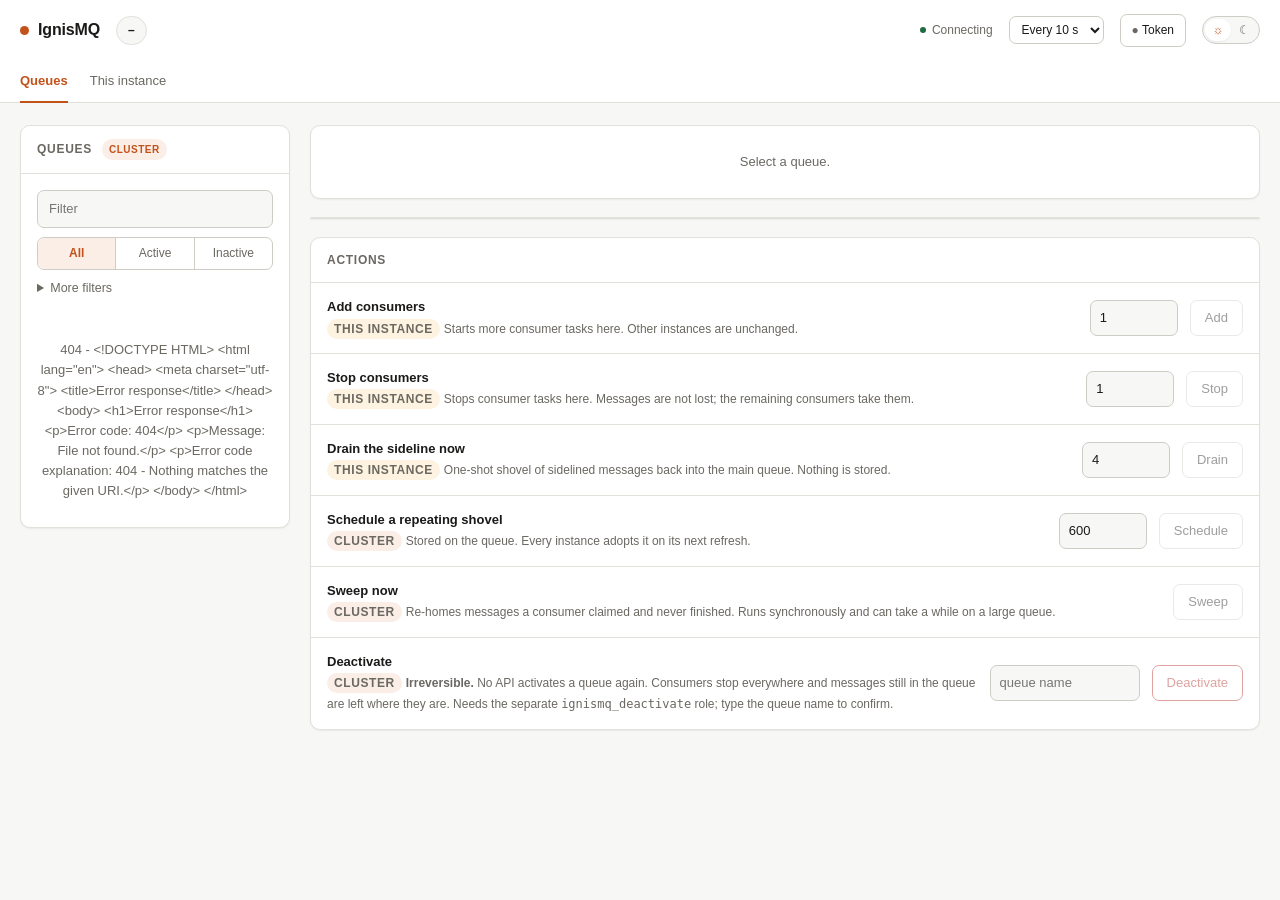
==== commit 7d00e6ff: "Sonar fixes" ====
--- a/ignismq-dw-bundle/src/main/resources/ignisAssets/ignisIndex.html
+++ b/ignismq-dw-bundle/src/main/resources/ignisAssets/ignisIndex.html
@@ -133,13 +133,6 @@
     .result.ok { color:var(--good-ink); background:var(--good-soft); }
     .result.error { color:var(--bad); background:var(--bad-soft); }
     .empty { color:var(--muted); font-size:13px; padding:26px 16px; text-align:center; }
-    .hidden { display:none !important; }
-    /* The UA stylesheet's [hidden] rule is display:none, but any author rule that sets display
-       outranks it - and 'nav button' sets display:flex. So element.hidden = true left the queue
-       list entirely unfiltered, silently, because the property was set and simply had no effect.
-       Declared here once rather than per selector, so it cannot be reintroduced by the next rule
-       that happens to set display. */
-    [hidden] { display:none !important; }
     @media (max-width:900px) { .split { grid-template-columns:1fr; } nav { max-height:220px; } }
 
     /* theme switch */
@@ -244,7 +237,7 @@
 
     /* State filter under the queue search: one segmented control rather than three checkboxes,
        because the three choices are exclusive. */
-    .seg { display:flex; margin-top:9px; border:1px solid var(--line-strong); border-radius:7px; overflow:hidden; }
+    .seg { padding:0; margin-inline:0; min-width:0; display:flex; margin-top:9px; border:1px solid var(--line-strong); border-radius:7px; overflow:hidden; }
     .seg button { flex:1; border:0; border-right:1px solid var(--line-strong); background:transparent;
       color:var(--muted); font:inherit; font-size:12px; padding:6px 4px; cursor:pointer; white-space:nowrap; }
     .seg button:last-child { border-right:0; }
@@ -290,7 +283,12 @@
     .chart .keys b { font-weight:600; }
     .reason { color:var(--muted); font-family:-apple-system,BlinkMacSystemFont,"Segoe UI",Roboto,sans-serif;
       font-size:12px; margin-left:6px; }
-    </style>
+    /* Last in the sheet, so it wins over every earlier rule of equal specificity. The UA stylesheet's
+       [hidden] rule is display:none, but any author rule that sets display outranks it - 'nav button'
+       sets display:flex, which once left the queue list silently unfiltered. Keep any rule that sets
+       display on a hideable element at or below this specificity (one class or attribute). */
+    .hidden, [hidden] { display:none; }
+  </style>
 </head>
 <body>
 <header>
@@ -354,11 +352,11 @@
                     <h2>Queues <span class="tag cluster">cluster</span></h2>
                     <div class="body"><input id="queue-filter" class="filter" type="search" placeholder="Filter"
                                              aria-label="Filter queues" autocomplete="off">
-                        <div class="seg" id="state-filter" role="group" aria-label="Filter queues by state">
+                        <fieldset class="seg" id="state-filter" aria-label="Filter queues by state">
                             <button type="button" data-state="all" aria-pressed="true">All</button>
                             <button type="button" data-state="active" aria-pressed="false">Active</button>
                             <button type="button" data-state="inactive" aria-pressed="false">Inactive</button>
-                        </div>
+                        </fieldset>
                         <details class="more" id="more-filters">
                             <summary>More filters <span id="more-count"></span></summary>
                             <label class="field">Handler
@@ -1412,7 +1410,8 @@
 
     /** The latest per-second figure and its trend. */
     function rateCell(series) {
-      return `${series.length ? `${perSecond(series[series.length - 1])}/s` : '\u2014'}${sparkline(series)}`;
+      const latest = series.length ? perSecond(series[series.length - 1]) + '/s' : '\u2014';
+      return latest + sparkline(series);
     }
 
     /**
@@ -1426,10 +1425,12 @@
       if (series.some(line => line.points.length >= 2)) {
         const all = series.flatMap(line => line.points);
         const high = Math.max(...all, 1);
-        body = `<svg viewBox="0 0 300 80" preserveAspectRatio="none" aria-hidden="true">${series
+        const lines = series
           .filter(line => line.points.length >= 2)
           .map(line => `<polyline class="${line.seriesClass}" vector-effect="non-scaling-stroke"
-              points="${polyline(line.points, 300, 80, 0, high)}"/>`).join('')}</svg>`;
+              points="${polyline(line.points, 300, 80, 0, high)}"/>`)
+          .join('');
+        body = `<svg viewBox="0 0 300 80" preserveAspectRatio="none" aria-hidden="true">${lines}</svg>`;
       }
       return `<div class="chart"><div class="keys"><b>${esc(title)}</b>${keys}</div>${body}</div>`;
     }
@@ -1494,7 +1495,7 @@
         const intervals = members.map(lastInterval).filter(Boolean);
         const calls = intervals.reduce((sum, interval) => sum + interval.calls, 0);
         const time = intervals.reduce((sum, interval) => sum + interval.time, 0);
-        return [label, num(count), millis(total / count), millis(calls > 0 ? time / calls : NaN), millis(max),
+        return [label, num(count), millis(total / count), millis(calls > 0 ? time / calls : Number.NaN), millis(max),
           rateCell(sumSeries(members.map(meter => rates(`${meterKey(meter)}#count`)))), bar(max, slowest)];
       };
       const rows = [];
